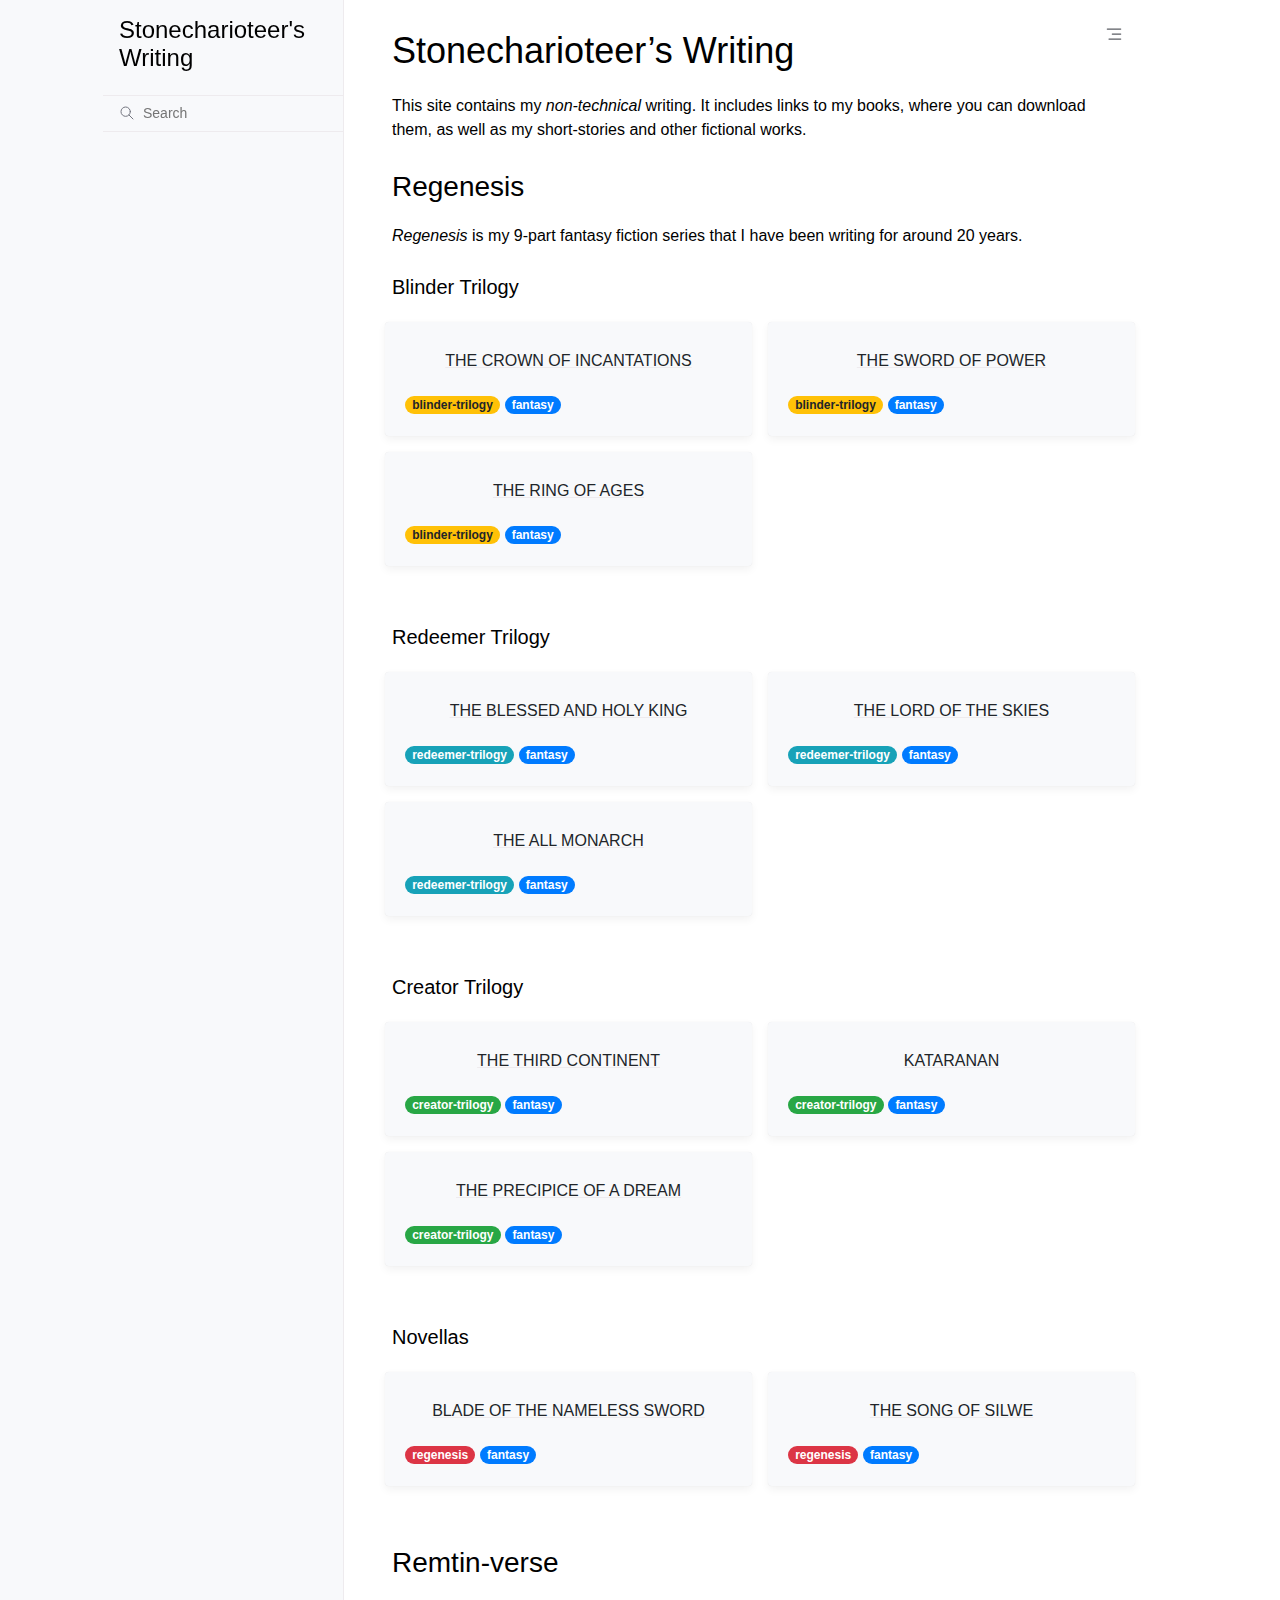
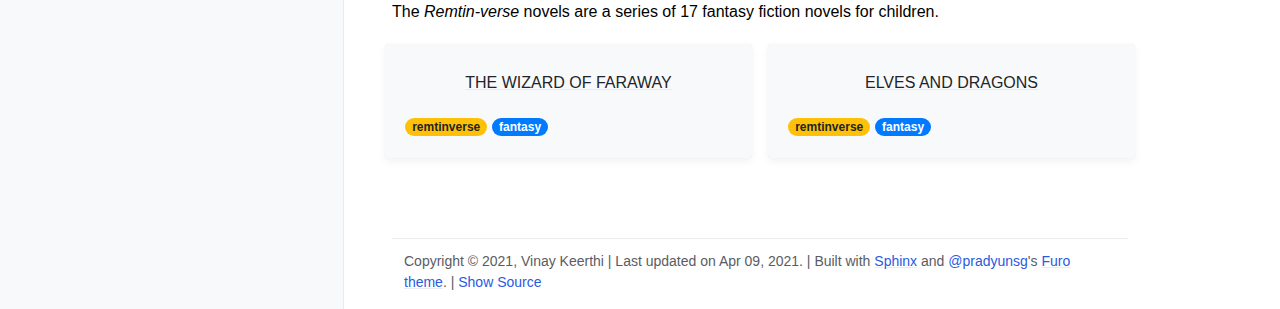
==== docs/index.html @ 6fad7728 "add build" ====
<!doctype html>
<html class="no-js">
  <head><meta charset="utf-8"/>
    <meta name="viewport" content="width=device-width,initial-scale=1"/><link rel="index" title="Index" href="genindex.html" /><link rel="search" title="Search" href="search.html" />

    <meta name="generator" content="sphinx-3.5.1, furo 2021.02.21.beta25"/>
        <title>Home - Stonecharioteer&#39;s Writing</title>
      <link rel="stylesheet" href="_static/styles/furo.css?digest=33d2fc4f3f180ec1ffc6524e273e21d7d58cbe49">
    <link rel="stylesheet" href="_static/pygments.css">
    <link media="(prefers-color-scheme: dark)" rel="stylesheet" href="_static/pygments_dark.css">
    


<style>
  :root {
    --color-code-background: #f8f8f8;
  --color-code-foreground: black;
  --font-stack: Newsreader, Garamond, Helvetica, Times New Roman, Serif;
  
  }
  @media (prefers-color-scheme: dark) {
    :root {
      --color-code-background: #202020;
  --color-code-foreground: #d0d0d0;
  --font-stack: Newsreader, Garamond, Helvetica, Times New Roman, Serif;
  
    }
  }

  /* For allowing end-user-specific overrides */
  .override-light {
    --color-code-background: #f8f8f8;
  --color-code-foreground: black;
  --font-stack: Newsreader, Garamond, Helvetica, Times New Roman, Serif;
  
  }
  .override-dark {
    --color-code-background: #202020;
  --color-code-foreground: #d0d0d0;
  --font-stack: Newsreader, Garamond, Helvetica, Times New Roman, Serif;
  
  }
</style><link rel="stylesheet" type="text/css" href="_static/panels-bootstrap.5fd3999ee7762ccc51105388f4a9d115.css" />
    <link rel="stylesheet" type="text/css" href="_static/panels-main.c949a650a448cc0ae9fd3441c0e17fb0.css" />
    <link rel="stylesheet" type="text/css" href="_static/panels-variables.06eb56fa6e07937060861dad626602ad.css" />
    <link rel="stylesheet" type="text/css" href="_static/css/custom.css" />
    <link rel="stylesheet" href="_static/styles/furo-extensions.css?digest=d391b54134226e4196576da3bdb6dddb7e05ba2b"></head>
  <body dir="">
    
<svg xmlns="http://www.w3.org/2000/svg" style="display: none;">
  <symbol id="svg-toc" viewBox="0 0 24 24">
    <title>Contents</title>
    <svg xmlns="http://www.w3.org/2000/svg" width="24" height="24" viewBox="0 0 24 24" fill="none"
      stroke-width="1.5" stroke="currentColor" stroke-linecap="round" stroke-linejoin="round">
      <path stroke="none" d="M0 0h24v24H0z"/>
      <line x1="4" y1="6" x2="20" y2="6" />
      <line x1="10" y1="12" x2="20" y2="12" />
      <line x1="6" y1="18" x2="20" y2="18" />
    </svg>
  </symbol>
  <symbol id="svg-menu" viewBox="0 0 24 24">
    <title>Menu</title>
    <svg xmlns="http://www.w3.org/2000/svg" width="24" height="24" viewBox="0 0 24 24" fill="none"
      stroke="currentColor" stroke-width="2" stroke-linecap="round" stroke-linejoin="round"
      class="feather feather-menu">
      <line x1="3" y1="12" x2="21" y2="12"></line>
      <line x1="3" y1="6" x2="21" y2="6"></line>
      <line x1="3" y1="18" x2="21" y2="18"></line>
    </svg>
  </symbol>
  <symbol id="svg-arrow-right" viewBox="0 0 24 24">
    <title>Expand</title>
    <svg xmlns="http://www.w3.org/2000/svg" width="24" height="24" viewBox="0 0 24 24" fill="none"
      stroke="currentColor" stroke-width="2" stroke-linecap="round" stroke-linejoin="round"
      class="feather feather-chevron-right">
      <polyline points="9 18 15 12 9 6"></polyline>
    </svg>
  </symbol>
</svg>

<input type="checkbox" class="sidebar-toggle" name="__navigation" id="__navigation">
<input type="checkbox" class="sidebar-toggle" name="__toc" id="__toc">
<label class="overlay sidebar-overlay" for="__navigation"></label>
<label class="overlay toc-overlay" for="__toc"></label>



<div class="page">
  <header class="mobile-header">
    <div class="header-left">
      <label class="nav-overlay-icon" for="__navigation">
        <i class="icon"><svg><use href="#svg-menu"></use></svg></i>
      </label>
    </div>
    <div class="header-center">
      <a href="#"><div class="brand">Stonecharioteer's Writing</div></a>
    </div>
    <div class="header-right">
      <label class="toc-overlay-icon toc-header-icon" for="__toc">
        <i class="icon"><svg><use href="#svg-toc"></use></svg></i>
      </label>
    </div>
  </header>
  <aside class="sidebar-drawer">
    <div class="sidebar-container">
      
      <div class="sidebar-sticky"><a class="sidebar-brand" href="#">
  
  
  <span class="sidebar-brand-text">Stonecharioteer's Writing</span>
  
</a><form class="sidebar-search-container" method="get" action="search.html">
  <input class="sidebar-search" placeholder=Search name="q">
  <input type="hidden" name="check_keywords" value="yes">
  <input type="hidden" name="area" value="default">
</form><div class="sidebar-scroll"><div class="sidebar-tree">
  
</div>
</div>
      </div>
      
    </div>
  </aside>
  <main class="main">
    <div class="content">
      <article role="main">
        <label class="toc-overlay-icon toc-content-icon" for="__toc">
          <i class="icon"><svg><use href="#svg-toc"></use></svg></i>
        </label>
        <div class="section" id="stonecharioteer-s-writing">
<h1>Stonecharioteer’s Writing<a class="headerlink" href="#stonecharioteer-s-writing" title="Permalink to this headline">¶</a></h1>
<p>This site contains my <em>non-technical</em> writing. It includes links to my
books, where you can download them, as well as my short-stories and other
fictional works.</p>
<div class="section" id="regenesis">
<h2>Regenesis<a class="headerlink" href="#regenesis" title="Permalink to this headline">¶</a></h2>
<p><em>Regenesis</em> is my 9-part fantasy fiction series that I have been writing for around 20 years.</p>
<div class="section" id="blinder-trilogy">
<h3>Blinder Trilogy<a class="headerlink" href="#blinder-trilogy" title="Permalink to this headline">¶</a></h3>
<div class="sphinx-bs container pb-4 docutils">
<div class="row docutils">
<div class="d-flex col-lg-6 col-md-6 col-sm-6 col-xs-12 p-2 docutils">
<div class="card w-100 shadow docutils">
<div class="card-body docutils">
<p class="card-text"><a class="sphinx-bs btn text-wrap btn-block stretched-link reference external" href="https://blinder-one.stonecharioteer.com"><span>THE CROWN OF INCANTATIONS</span></a></p>
<p class="card-text"><span class="sphinx-bs badge badge-warning badge-pill">blinder-trilogy</span> <span class="sphinx-bs badge badge-primary badge-pill">fantasy</span></p>
</div>
</div>
</div>
<div class="d-flex col-lg-6 col-md-6 col-sm-6 col-xs-12 p-2 docutils">
<div class="card w-100 shadow docutils">
<div class="card-body docutils">
<p class="card-text"><a class="sphinx-bs btn text-wrap btn-block stretched-link reference external" href="https://blinder-two.stonecharioteer.com"><span>THE SWORD OF POWER</span></a></p>
<p class="card-text"><span class="sphinx-bs badge badge-warning badge-pill">blinder-trilogy</span> <span class="sphinx-bs badge badge-primary badge-pill">fantasy</span></p>
</div>
</div>
</div>
<div class="d-flex col-lg-6 col-md-6 col-sm-6 col-xs-12 p-2 docutils">
<div class="card w-100 shadow docutils">
<div class="card-body docutils">
<p class="card-text"><a class="sphinx-bs btn text-wrap btn-block stretched-link reference external" href="https://blinder-three.stonecharioteer.com"><span>THE RING OF AGES</span></a></p>
<p class="card-text"><span class="sphinx-bs badge badge-warning badge-pill">blinder-trilogy</span> <span class="sphinx-bs badge badge-primary badge-pill">fantasy</span></p>
</div>
</div>
</div>
</div>
</div>
</div>
<div class="section" id="redeemer-trilogy">
<h3>Redeemer Trilogy<a class="headerlink" href="#redeemer-trilogy" title="Permalink to this headline">¶</a></h3>
<div class="sphinx-bs container pb-4 docutils">
<div class="row docutils">
<div class="d-flex col-lg-6 col-md-6 col-sm-6 col-xs-12 p-2 docutils">
<div class="card w-100 shadow docutils">
<div class="card-body docutils">
<p class="card-text"><a class="sphinx-bs btn text-wrap btn-block stretched-link reference external" href="https://redeemer-one.stonecharioteer.com"><span>THE BLESSED AND HOLY KING</span></a></p>
<p class="card-text"><span class="sphinx-bs badge badge-info badge-pill">redeemer-trilogy</span> <span class="sphinx-bs badge badge-primary badge-pill">fantasy</span></p>
</div>
</div>
</div>
<div class="d-flex col-lg-6 col-md-6 col-sm-6 col-xs-12 p-2 docutils">
<div class="card w-100 shadow docutils">
<div class="card-body docutils">
<p class="card-text"><a class="sphinx-bs btn text-wrap btn-block stretched-link reference external" href="https://redeemer-two.stonecharioteer.com"><span>THE LORD OF THE SKIES</span></a></p>
<p class="card-text"><span class="sphinx-bs badge badge-info badge-pill">redeemer-trilogy</span> <span class="sphinx-bs badge badge-primary badge-pill">fantasy</span></p>
</div>
</div>
</div>
<div class="d-flex col-lg-6 col-md-6 col-sm-6 col-xs-12 p-2 docutils">
<div class="card w-100 shadow docutils">
<div class="card-body docutils">
<p class="card-text"><a class="sphinx-bs btn text-wrap btn-block stretched-link reference external" href="https://redeemer-three.stonecharioteer.com"><span>THE ALL MONARCH</span></a></p>
<p class="card-text"><span class="sphinx-bs badge badge-info badge-pill">redeemer-trilogy</span> <span class="sphinx-bs badge badge-primary badge-pill">fantasy</span></p>
</div>
</div>
</div>
</div>
</div>
</div>
<div class="section" id="creator-trilogy">
<h3>Creator Trilogy<a class="headerlink" href="#creator-trilogy" title="Permalink to this headline">¶</a></h3>
<div class="sphinx-bs container pb-4 docutils">
<div class="row docutils">
<div class="d-flex col-lg-6 col-md-6 col-sm-6 col-xs-12 p-2 docutils">
<div class="card w-100 shadow docutils">
<div class="card-body docutils">
<p class="card-text"><a class="sphinx-bs btn text-wrap btn-block stretched-link reference external" href="https://creator-one.stonecharioteer.com"><span>THE THIRD CONTINENT</span></a></p>
<p class="card-text"><span class="sphinx-bs badge badge-success badge-pill">creator-trilogy</span> <span class="sphinx-bs badge badge-primary badge-pill">fantasy</span></p>
</div>
</div>
</div>
<div class="d-flex col-lg-6 col-md-6 col-sm-6 col-xs-12 p-2 docutils">
<div class="card w-100 shadow docutils">
<div class="card-body docutils">
<p class="card-text"><a class="sphinx-bs btn text-wrap btn-block stretched-link reference external" href="https://creator-two.stonecharioteer.com"><span>KATARANAN</span></a></p>
<p class="card-text"><span class="sphinx-bs badge badge-success badge-pill">creator-trilogy</span> <span class="sphinx-bs badge badge-primary badge-pill">fantasy</span></p>
</div>
</div>
</div>
<div class="d-flex col-lg-6 col-md-6 col-sm-6 col-xs-12 p-2 docutils">
<div class="card w-100 shadow docutils">
<div class="card-body docutils">
<p class="card-text"><a class="sphinx-bs btn text-wrap btn-block stretched-link reference external" href="https://creator-three.stonecharioteer.com"><span>THE PRECIPICE OF A DREAM</span></a></p>
<p class="card-text"><span class="sphinx-bs badge badge-success badge-pill">creator-trilogy</span> <span class="sphinx-bs badge badge-primary badge-pill">fantasy</span></p>
</div>
</div>
</div>
</div>
</div>
</div>
<div class="section" id="novellas">
<h3>Novellas<a class="headerlink" href="#novellas" title="Permalink to this headline">¶</a></h3>
<div class="sphinx-bs container pb-4 docutils">
<div class="row docutils">
<div class="d-flex col-lg-6 col-md-6 col-sm-6 col-xs-12 p-2 docutils">
<div class="card w-100 shadow docutils">
<div class="card-body docutils">
<p class="card-text"><a class="sphinx-bs btn text-wrap btn-block stretched-link reference external" href="https://the-nameless-sword.stonecharioteer.com"><span>BLADE OF THE NAMELESS SWORD</span></a></p>
<p class="card-text"><span class="sphinx-bs badge badge-danger badge-pill">regenesis</span> <span class="sphinx-bs badge badge-primary badge-pill">fantasy</span></p>
</div>
</div>
</div>
<div class="d-flex col-lg-6 col-md-6 col-sm-6 col-xs-12 p-2 docutils">
<div class="card w-100 shadow docutils">
<div class="card-body docutils">
<p class="card-text"><a class="sphinx-bs btn text-wrap btn-block stretched-link reference external" href="https://the-song-of-silwe.stonecharioteer.com"><span>THE SONG OF SILWE</span></a></p>
<p class="card-text"><span class="sphinx-bs badge badge-danger badge-pill">regenesis</span> <span class="sphinx-bs badge badge-primary badge-pill">fantasy</span></p>
</div>
</div>
</div>
</div>
</div>
</div>
</div>
<div class="section" id="remtin-verse">
<h2>Remtin-verse<a class="headerlink" href="#remtin-verse" title="Permalink to this headline">¶</a></h2>
<p>The <em>Remtin-verse</em> novels are a series of 17 fantasy fiction novels for children.</p>
<div class="sphinx-bs container pb-4 docutils">
<div class="row docutils">
<div class="d-flex col-lg-6 col-md-6 col-sm-6 col-xs-12 p-2 docutils">
<div class="card w-100 shadow docutils">
<div class="card-body docutils">
<p class="card-text"><a class="sphinx-bs btn text-wrap btn-block stretched-link reference external" href="https://remtinverse-one.stonecharioteer.com"><span>THE WIZARD OF FARAWAY</span></a></p>
<p class="card-text"><span class="sphinx-bs badge badge-warning badge-pill">remtinverse</span> <span class="sphinx-bs badge badge-primary badge-pill">fantasy</span></p>
</div>
</div>
</div>
<div class="d-flex col-lg-6 col-md-6 col-sm-6 col-xs-12 p-2 docutils">
<div class="card w-100 shadow docutils">
<div class="card-body docutils">
<p class="card-text"><a class="sphinx-bs btn text-wrap btn-block stretched-link reference external" href="https://remtinverse-two.stonecharioteer.com"><span>ELVES AND DRAGONS</span></a></p>
<p class="card-text"><span class="sphinx-bs badge badge-warning badge-pill">remtinverse</span> <span class="sphinx-bs badge badge-primary badge-pill">fantasy</span></p>
</div>
</div>
</div>
</div>
</div>
</div>
</div>

      </article>
      <footer>
        
        <div class="related-pages">
          
          
        </div>

        <div class="related-information">
              Copyright &#169; 2021, Vinay Keerthi
            |
            Last updated on Apr 09, 2021.
            |
            Built with <a href="https://www.sphinx-doc.org/">Sphinx</a>
              and
              <a class="muted-link" href="https://pradyunsg.me">@pradyunsg</a>'s
              <a href="https://github.com/pradyunsg/furo">Furo theme</a>.
            |
            <a class="muted-link" href="_sources/index.rst.txt"
               rel="nofollow">
              Show Source
            </a>
        </div>
        
      </footer>
    </div>
    <aside class="toc-drawer">
      
      
      <div class="toc-sticky toc-scroll">
        <div class="toc-title-container">
          <span class="toc-title">
            Contents
          </span>
        </div>
        <div class="toc-tree-container">
          <div class="toc-tree">
            <ul>
<li><a class="reference internal" href="#">Stonecharioteer’s Writing</a><ul>
<li><a class="reference internal" href="#regenesis">Regenesis</a><ul>
<li><a class="reference internal" href="#blinder-trilogy">Blinder Trilogy</a></li>
<li><a class="reference internal" href="#redeemer-trilogy">Redeemer Trilogy</a></li>
<li><a class="reference internal" href="#creator-trilogy">Creator Trilogy</a></li>
<li><a class="reference internal" href="#novellas">Novellas</a></li>
</ul>
</li>
<li><a class="reference internal" href="#remtin-verse">Remtin-verse</a></li>
</ul>
</li>
</ul>

          </div>
        </div>
      </div>
      
      
    </aside>
  </main>
</div>
    <script id="documentation_options" data-url_root="./" src="_static/documentation_options.js"></script>
    <script src="_static/jquery.js"></script>
    <script src="_static/underscore.js"></script>
    <script src="_static/doctools.js"></script>
    <script src="_static/scripts/main.js?digest=e931d09b2a40c1bb82b542effe772014573baf67"></script></body>
</html>
---- docs/_static/styles/furo.css ----
/*! normalize.css v8.0.1 | MIT License | github.com/necolas/normalize.css */html{line-height:1.15;-webkit-text-size-adjust:100%}body{margin:0}main{display:block}h1{font-size:2em;margin:.67em 0}hr{box-sizing:content-box;height:0;overflow:visible}pre{font-family:monospace,monospace;font-size:1em}a{background-color:transparent}abbr[title]{border-bottom:none;text-decoration:underline;-webkit-text-decoration:underline dotted;text-decoration:underline dotted}b,strong{font-weight:bolder}code,kbd,samp{font-family:monospace,monospace;font-size:1em}small{font-size:80%}sub,sup{font-size:75%;line-height:0;position:relative;vertical-align:baseline}sub{bottom:-.25em}sup{top:-.5em}img{border-style:none}button,input,optgroup,select,textarea{font-family:inherit;font-size:100%;line-height:1.15;margin:0}button,input{overflow:visible}button,select{text-transform:none}[type=button],[type=reset],[type=submit],button{-webkit-appearance:button}[type=button]::-moz-focus-inner,[type=reset]::-moz-focus-inner,[type=submit]::-moz-focus-inner,button::-moz-focus-inner{border-style:none;padding:0}[type=button]:-moz-focusring,[type=reset]:-moz-focusring,[type=submit]:-moz-focusring,button:-moz-focusring{outline:1px dotted ButtonText}fieldset{padding:.35em .75em .625em}legend{box-sizing:border-box;color:inherit;display:table;max-width:100%;padding:0;white-space:normal}progress{vertical-align:baseline}textarea{overflow:auto}[type=checkbox],[type=radio]{box-sizing:border-box;padding:0}[type=number]::-webkit-inner-spin-button,[type=number]::-webkit-outer-spin-button{height:auto}[type=search]{-webkit-appearance:textfield;outline-offset:-2px}[type=search]::-webkit-search-decoration{-webkit-appearance:none}::-webkit-file-upload-button{-webkit-appearance:button;font:inherit}details{display:block}summary{display:list-item}[hidden],template{display:none}body{color:var(--color-foreground-primary);background:var(--color-background-primary)}.mobile-header .header-center a{color:var(--color-header-text);text-decoration:none}.announcement{background-color:var(--color-announcement-background);color:var(--color-announcement-text)}.sidebar-drawer{border-right:1px solid var(--color-sidebar-background-border);background:var(--color-sidebar-background)}.sidebar-brand{color:var(--color-sidebar-brand-text)}.sidebar-search-container{background:var(--color-sidebar-search-background)}.sidebar-search-container:focus-within,.sidebar-search-container:hover{background:var(--color-sidebar-search-background--focus)}.sidebar-search-container:before{background-color:var(--color-sidebar-search-icon);-webkit-mask-image:var(--icon-search);mask-image:var(--icon-search)}.sidebar-search{border:none;border-top:1px solid var(--color-sidebar-search-border);border-bottom:1px solid var(--color-sidebar-search-border)}.sidebar-tree .icon,.sidebar-tree .reference{color:var(--color-sidebar-link-text)}.sidebar-tree .reference{text-decoration:none}.sidebar-tree .reference:hover{background:var(--color-sidebar-item-background--hover)}.sidebar-tree .reference.external:after{color:var(--color-sidebar-link-text)}.sidebar-tree .caption{color:var(--color-sidebar-caption-text)}.sidebar-tree .toctree-l1>.reference,.sidebar-tree .toctree-l1>label .icon{color:var(--color-sidebar-link-text--top-level)}.sidebar-tree label{background:var(--color-sidebar-item-expander-background)}.sidebar-tree label:hover{background:var(--color-sidebar-item-expander-background--hover)}.sidebar-tree .current>.reference{background:var(--color-sidebar-item-background--current)}.sidebar-tree .current>.reference:hover{background:var(--color-sidebar-item-background--hover)}.toc-drawer{background:var(--color-toc-background)}.toc-title{color:var(--color-toc-title-text)}.toc-tree{border-left:1px solid var(--color-background-border)}.toc-tree .reference{text-decoration:none;color:var(--color-toc-item-text)}.toc-tree .scroll-current>.reference{color:var(--color-toc-item-text--active)}article{color:var(--color-content-foreground);background:var(--color-content-background)}a{text-decoration:underline;color:var(--color-link);-webkit-text-decoration-color:var(--color-link-underline);text-decoration-color:var(--color-link-underline)}a:hover{color:var(--color-link--hover);-webkit-text-decoration-color:var(--color-link-underline--hover);text-decoration-color:var(--color-link-underline--hover)}a.muted-link{text-decoration:none}a.muted-link:hover{text-decoration:underline;color:var(--color-link);-webkit-text-decoration-color:var(--color-link-underline);text-decoration-color:var(--color-link-underline)}.problematic{color:var(--color-problematic)}.only-light{display:block!important}.only-dark{display:none!important}@media (prefers-color-scheme:dark){.only-light{display:none!important}.only-dark{display:block!important}}html{font-family:var(--font-stack)}code,kbd,pre,samp{font-family:var(--font-stack--monospace)}body{-webkit-font-smoothing:antialiased;-moz-osx-font-smoothing:grayscale}article{line-height:1.5}h1{font-size:2.25rem}h2{font-size:1.75rem}h3{font-size:1.25rem}h4{font-size:1rem}h5{font-size:.875rem}h6{font-size:.75rem}h1,h2{margin-bottom:1rem;font-weight:300}h1,h2,h3{margin-top:1.5rem}h3{margin-bottom:.75rem;font-weight:400}h4,h5,h6{text-transform:uppercase;margin-top:1rem;margin-bottom:.5rem;font-weight:700}p{margin-top:.75rem;margin-bottom:.75rem}hr.docutils{height:1px;padding:0;margin:2rem 0;background-color:var(--color-background-border);border:0}.centered{text-align:center}:root{--font-stack:-apple-system,BlinkMacSystemFont,Segoe UI,Helvetica,Arial,sans-serif,Apple Color Emoji,Segoe UI Emoji;--font-stack--monospace:"SFMono-Regular",Menlo,Consolas,Monaco,Liberation Mono,Lucida Console,monospace;--font-size--normal:100%;--font-size--small:87.5%;--font-size--small--2:81.25%;--font-size--small--3:75%;--font-size--small--4:62.5%;--sidebar-caption-font-size:var(--font-size--small--2);--sidebar-item-font-size:var(--font-size--small);--sidebar-search-input-font-size:var(--font-size--small);--toc-font-size:var(--font-size--small--3);--toc-font-size--mobile:var(--font-size--normal);--toc-title-font-size:var(--font-size--small--4);--admonition-font-size:0.8125rem;--admonition-title-font-size:0.8125rem;--code-font-size:var(--font-size--small--2);--header-height:calc(var(--sidebar-item-line-height) + var(--sidebar-item-spacing-vertical)*4);--sidebar-tree-space-above:1.5rem;--sidebar-caption-space-above:1rem;--sidebar-item-line-height:1rem;--sidebar-item-spacing-vertical:0.5rem;--sidebar-item-spacing-horizontal:1rem;--sidebar-item-height:calc(var(--sidebar-item-line-height) + var(--sidebar-item-spacing-vertical)*2);--sidebar-expander-width:var(--sidebar-item-height);--sidebar-search-space-above:0.5rem;--sidebar-search-input-spacing-vertical:0.5rem;--sidebar-search-input-spacing-horizontal:0.5rem;--sidebar-search-input-height:1rem;--sidebar-search-icon-size:var(--sidebar-search-input-height);--toc-title-padding:0.25rem 0;--toc-spacing-vertical:1.5rem;--toc-spacing-horizontal:1.5rem;--toc-item-spacing-vertical:0.4rem;--toc-item-spacing-horizontal:1rem;--icon-search:url('data:image/svg+xml;charset=utf-8,<svg xmlns="http://www.w3.org/2000/svg" viewBox="0 0 24 24" stroke-width="1.5" stroke="currentColor" fill="none" stroke-linecap="round" stroke-linejoin="round"><path d="M0 0h24v24H0z" stroke="none"/><circle cx="10" cy="10" r="7"/><path d="M21 21l-6-6"/></svg>');--icon-pencil:url('data:image/svg+xml;charset=utf-8,<svg xmlns="http://www.w3.org/2000/svg" viewBox="0 0 24 24"><path d="M20.71 7.04c.39-.39.39-1.04 0-1.41l-2.34-2.34c-.37-.39-1.02-.39-1.41 0l-1.84 1.83 3.75 3.75M3 17.25V21h3.75L17.81 9.93l-3.75-3.75L3 17.25z"/></svg>');--icon-abstract:url('data:image/svg+xml;charset=utf-8,<svg xmlns="http://www.w3.org/2000/svg" viewBox="0 0 24 24"><path d="M4 5h16v2H4V5m0 4h16v2H4V9m0 4h16v2H4v-2m0 4h10v2H4v-2z"/></svg>');--icon-info:url('data:image/svg+xml;charset=utf-8,<svg xmlns="http://www.w3.org/2000/svg" viewBox="0 0 24 24"><path d="M13 9h-2V7h2m0 10h-2v-6h2m-1-9A10 10 0 002 12a10 10 0 0010 10 10 10 0 0010-10A10 10 0 0012 2z"/></svg>');--icon-flame:url('data:image/svg+xml;charset=utf-8,<svg xmlns="http://www.w3.org/2000/svg" viewBox="0 0 24 24"><path d="M17.55 11.2c-.23-.3-.5-.56-.76-.82-.65-.6-1.4-1.03-2.03-1.66C13.3 7.26 13 4.85 13.91 3c-.91.23-1.75.75-2.45 1.32-2.54 2.08-3.54 5.75-2.34 8.9.04.1.08.2.08.33 0 .22-.15.42-.35.5-.22.1-.46.04-.64-.12a.83.83 0 01-.15-.17c-1.1-1.43-1.28-3.48-.53-5.12C5.89 10 5 12.3 5.14 14.47c.04.5.1 1 .27 1.5.14.6.4 1.2.72 1.73 1.04 1.73 2.87 2.97 4.84 3.22 2.1.27 4.35-.12 5.96-1.6 1.8-1.66 2.45-4.32 1.5-6.6l-.13-.26c-.2-.46-.47-.87-.8-1.25l.05-.01m-3.1 6.3c-.28.24-.73.5-1.08.6-1.1.4-2.2-.16-2.87-.82 1.19-.28 1.89-1.16 2.09-2.05.17-.8-.14-1.46-.27-2.23-.12-.74-.1-1.37.18-2.06.17.38.37.76.6 1.06.76 1 1.95 1.44 2.2 2.8.04.14.06.28.06.43.03.82-.32 1.72-.92 2.27h.01z"/></svg>');--icon-question:url('data:image/svg+xml;charset=utf-8,<svg xmlns="http://www.w3.org/2000/svg" viewBox="0 0 24 24"><path d="M15.07 11.25l-.9.92C13.45 12.89 13 13.5 13 15h-2v-.5c0-1.11.45-2.11 1.17-2.83l1.24-1.26c.37-.36.59-.86.59-1.41a2 2 0 00-2-2 2 2 0 00-2 2H8a4 4 0 014-4 4 4 0 014 4 3.2 3.2 0 01-.93 2.25M13 19h-2v-2h2M12 2A10 10 0 002 12a10 10 0 0010 10 10 10 0 0010-10c0-5.53-4.5-10-10-10z"/></svg>');--icon-warning:url('data:image/svg+xml;charset=utf-8,<svg xmlns="http://www.w3.org/2000/svg" viewBox="0 0 24 24"><path d="M13 14h-2v-4h2m0 8h-2v-2h2M1 21h22L12 2 1 21z"/></svg>');--icon-failure:url('data:image/svg+xml;charset=utf-8,<svg xmlns="http://www.w3.org/2000/svg" viewBox="0 0 24 24"><path d="M12 2c5.53 0 10 4.47 10 10s-4.47 10-10 10S2 17.53 2 12 6.47 2 12 2m3.59 5L12 10.59 8.41 7 7 8.41 10.59 12 7 15.59 8.41 17 12 13.41 15.59 17 17 15.59 13.41 12 17 8.41 15.59 7z"/></svg>');--icon-spark:url('data:image/svg+xml;charset=utf-8,<svg xmlns="http://www.w3.org/2000/svg" viewBox="0 0 24 24"><path d="M11.5 20l4.86-9.73H13V4l-5 9.73h3.5V20M12 2c2.75 0 5.1 1 7.05 2.95C21 6.9 22 9.25 22 12s-1 5.1-2.95 7.05C17.1 21 14.75 22 12 22s-5.1-1-7.05-2.95C3 17.1 2 14.75 2 12s1-5.1 2.95-7.05C6.9 3 9.25 2 12 2z"/></svg>');--icon-admonition-default:var(--icon-abstract);--color-problematic:#b30000;--color-foreground-primary:#000;--color-foreground-secondary:#5a5c63;--color-foreground-muted:#72747e;--color-foreground-border:#878787;--color-background-primary:#fff;--color-background-secondary:#f8f9fb;--color-background-hover:#efeff4;--color-background-hover--transparent:rgba(239,239,244,0);--color-background-border:#eeebee;--color-announcement-background:rgba(0,0,0,0.8666666666666667);--color-announcement-text:#eeebee;--color-brand-primary:#2962ff;--color-brand-content:#2a5adf;--color-api-overall:var(--color-foreground-muted);--color-api-name:var(--color-brand-content);--color-api-pre-name:var(--color-brand-content);--color-api-paren:var(--color-foreground-secondary);--color-api-keyword:var(--color-problematic);--color-api-highlight-on-target:#ffc;--color-inline-code-background:var(--color-background-secondary);--color-highlighted-background:#def;--color-highlighted-text:var(--color-foreground-primary);--color-admonition-background:transparent;--color-admonition-title:#651fff;--color-admonition-title-background:rgba(101,31,255,0.1);--color-admonition-title--caution:#ff9100;--color-admonition-title-background--caution:rgba(255,145,0,0.1);--color-admonition-title--warning:#ff9100;--color-admonition-title-background--warning:rgba(255,145,0,0.1);--color-admonition-title--danger:#ff5252;--color-admonition-title-background--danger:rgba(255,82,82,0.1);--color-admonition-title--attention:#ff5252;--color-admonition-title-background--attention:rgba(255,82,82,0.1);--color-admonition-title--error:#ff5252;--color-admonition-title-background--error:rgba(255,82,82,0.1);--color-admonition-title--hint:#00c852;--color-admonition-title-background--hint:rgba(0,200,82,0.1);--color-admonition-title--important:#00bfa5;--color-admonition-title-background--important:rgba(0,191,165,0.1);--color-admonition-title--note:#00b0ff;--color-admonition-title-background--note:rgba(0,176,255,0.1);--color-admonition-title--seealso:#448aff;--color-admonition-title-background--seealso:rgba(68,138,255,0.1);--color-admonition-title--tip:#00c852;--color-admonition-title-background--tip:rgba(0,200,82,0.1);--color-admonition-title--admonition-todo:grey;--color-admonition-title-background--admonition-todo:hsla(0,0%,50.2%,0.1);--color-header-background:var(--color-background-primary);--color-header-border:var(--color-background-border);--color-header-text:var(--color-foreground-primary);--color-sidebar-background:var(--color-background-secondary);--color-sidebar-background-border:var(--color-background-border);--color-sidebar-brand-text:var(--color-foreground-primary);--color-sidebar-caption-text:var(--color-foreground-muted);--color-sidebar-link-text:var(--color-foreground-secondary);--color-sidebar-link-text--top-level:var(--color-brand-primary);--color-sidebar-item-background:var(--color-sidebar-background);--color-sidebar-item-background--current:var(--color-sidebar-item-background);--color-sidebar-item-background--hover:linear-gradient(90deg,var(--color-background-hover--transparent),var(--color-background-hover) var(--sidebar-item-spacing-horizontal),var(--color-background-hover));--color-sidebar-item-expander-background:transparent;--color-sidebar-item-expander-background--hover:var(--color-background-hover);--color-sidebar-search-text:var(--color-foreground-primary);--color-sidebar-search-background:var(--color-background-secondary);--color-sidebar-search-background--focus:var(--color-background-primary);--color-sidebar-search-border:var(--color-background-border);--color-sidebar-search-icon:var(--color-foreground-muted);--color-toc-background:var(--color-background-primary);--color-toc-title-text:var(--color-foreground-muted);--color-toc-item-text:var(--color-foreground-secondary);--color-toc-item-text--hover:var(--color-foreground-primary);--color-toc-item-text--active:var(--color-brand-primary);--color-content-foreground:var(--color-foreground-primary);--color-content-background:transparent;--color-link:var(--color-brand-content);--color-link--hover:var(--color-brand-content);--color-link-underline:var(--color-background-border);--color-link-underline--hover:var(--color-foreground-border)}@media (prefers-color-scheme:dark){:root{--color-problematic:#e25050;--color-foreground-primary:hsla(0,0%,100%,0.8509803921568627);--color-foreground-secondary:#9ca0a5;--color-foreground-muted:#81868d;--color-foreground-border:#666;--color-background-primary:#131416;--color-background-secondary:#1a1c1e;--color-background-hover:#1e2124;--color-background-hover--transparent:rgba(30,33,36,0);--color-background-border:#303335;--color-announcement-background:rgba(0,0,0,0.8666666666666667);--color-announcement-text:#eeebee;--color-brand-primary:#2b8cee;--color-brand-content:#368ce2;--color-highlighted-background:#083563;--color-highlighted-text:var(--color-foreground-primary);--color-api-highlight-on-target:#330;--color-admonition-background:#18181a}}html{overflow-x:hidden;overflow-y:scroll}:not(html):not(body){scrollbar-width:thin;scrollbar-color:var(--color-foreground-border) transparent}:not(html):not(body)::-webkit-scrollbar{width:.25rem;height:.25rem}:not(html):not(body)::-webkit-scrollbar-thumb{background-color:var(--color-foreground-border);border-radius:.125rem}body,html{height:100%}.page{display:flex;min-height:100%}.mobile-header{width:100%;height:var(--header-height);background-color:var(--color-header-background);color:var(--color-header-text);border-bottom:1px solid var(--color-header-border);z-index:10;display:none}.mobile-header.scrolled{border-bottom:none;box-shadow:0 0 .2rem rgba(0,0,0,.1),0 .2rem .4rem rgba(0,0,0,.2)}.main{display:flex;flex:1}.sidebar-drawer{box-sizing:border-box;display:flex;justify-content:flex-end;width:calc(50% - 26em);min-width:15em}.sidebar-container,.toc-drawer{box-sizing:border-box;width:15em}.toc-drawer{padding-right:1rem}.sidebar-sticky,.toc-sticky{position:-webkit-sticky;position:sticky;top:0;height:100vh;height:min(100%,100vh);display:flex;flex-direction:column}.sidebar-scroll,.toc-scroll{flex-shrink:1;overflow:auto;scroll-behavior:smooth}.content{padding:0 3em;width:46em;display:flex;flex-direction:column;justify-content:space-between}.icon{display:inline-block;height:1rem;width:1rem}.icon svg{width:100%;height:100%}.announcement{height:var(--header-height);display:flex;align-items:center;overflow-x:auto}.announcement+.page{min-height:calc(100% - var(--header-height))}.announcement-content{box-sizing:border-box;padding:.5rem;min-width:100%;white-space:nowrap;text-align:center}.nav-overlay-icon,.toc-overlay-icon{display:none;cursor:pointer}.nav-overlay-icon .icon,.toc-overlay-icon .icon{color:var(--color-foreground-secondary);height:1.25rem;width:1.25rem}.nav-overlay-icon,.toc-header-icon{justify-content:center;align-items:center}.toc-content-icon{height:1.5rem;width:1.5rem;margin-top:1.5rem;float:right}.sidebar-toggle{position:absolute;display:none}.sidebar-toggle[name=__toc]{left:20px}.sidebar-toggle:checked{left:40px}.overlay{position:fixed;top:0;width:0;height:0;transition:width 0ms,height 0ms,opacity .25s ease-out;opacity:0;background-color:rgba(0,0,0,.54)}.sidebar-overlay{z-index:20}.toc-overlay{z-index:40}.sidebar-drawer{z-index:30;transition:left .25s ease-in-out}.toc-drawer{z-index:50;transition:right .25s ease-in-out}#__navigation:checked~.sidebar-overlay{width:100%;height:100%;opacity:1}#__navigation:checked~.page .sidebar-drawer{top:0;left:0}#__toc:checked~.toc-overlay{width:100%;height:100%;opacity:1}#__toc:checked~.page .toc-drawer{top:0;right:0}@media (min-width:97em){html{font-size:110%}}@media (max-width:82em){.toc-content-icon{display:flex}.toc-drawer{position:fixed;height:100vh;top:0;right:-15em;border-left:1px solid var(--color-background-muted)}.toc-tree{border-left:none;font-size:var(--toc-font-size--mobile)}.sidebar-drawer{width:calc(50% - 18.5em)}}@media (max-width:67em){.nav-overlay-icon{display:flex}.sidebar-drawer{position:fixed;height:100vh;width:15em;top:0;left:-15em}.toc-header-icon{display:flex}.toc-content-icon{display:none}.mobile-header{position:-webkit-sticky;position:sticky;top:0;display:flex;justify-content:space-between;align-items:center}.mobile-header .header-left,.mobile-header .header-right{display:flex;height:var(--header-height);width:var(--header-height)}.mobile-header .header-left label,.mobile-header .header-right label{height:100%;width:100%}:target{scroll-margin-top:var(--header-height)}.page{flex-direction:column;justify-content:center}.content{margin-left:auto;margin-right:auto}}@media (max-width:52em){.content{width:100%;overflow-x:auto}}@media (max-width:46em){.content{padding:0 1em}article div.sidebar{float:none;width:100%;margin:1rem 0}}.admonition{margin:1rem auto;padding:0 .5rem .5rem;background:var(--color-admonition-background);border-radius:.2rem;border-left:.2rem solid var(--color-admonition-title);box-shadow:0 .2rem .5rem rgba(0,0,0,.05),0 0 .0625rem rgba(0,0,0,.1);font-size:var(--admonition-font-size);overflow:hidden;page-break-inside:avoid}.admonition>:nth-child(2){margin-top:0}.admonition>:last-child{margin-bottom:0}.admonition p.admonition-title{position:relative;margin:0 -.5rem .5rem;padding:.5rem .5rem .5rem 2rem;font-weight:500;font-size:var(--admonition-title-font-size);background-color:var(--color-admonition-title-background);line-height:1.3}.admonition p.admonition-title:before{content:"";position:absolute;left:.5rem;width:1rem;height:1rem;background-color:var(--color-admonition-title);-webkit-mask-image:var(--icon-admonition-default);mask-image:var(--icon-admonition-default);-webkit-mask-repeat:no-repeat;mask-repeat:no-repeat}.admonition.caution{border-left-color:var(--color-admonition-title--caution)}.admonition.caution .admonition-title{background-color:var(--color-admonition-title-background--caution)}.admonition.caution .admonition-title:before{background-color:var(--color-admonition-title--caution);-webkit-mask-image:var(--icon-spark);mask-image:var(--icon-spark)}.admonition.warning{border-left-color:var(--color-admonition-title--warning)}.admonition.warning .admonition-title{background-color:var(--color-admonition-title-background--warning)}.admonition.warning .admonition-title:before{background-color:var(--color-admonition-title--warning);-webkit-mask-image:var(--icon-warning);mask-image:var(--icon-warning)}.admonition.danger{border-left-color:var(--color-admonition-title--danger)}.admonition.danger .admonition-title{background-color:var(--color-admonition-title-background--danger)}.admonition.danger .admonition-title:before{background-color:var(--color-admonition-title--danger);-webkit-mask-image:var(--icon-spark);mask-image:var(--icon-spark)}.admonition.attention{border-left-color:var(--color-admonition-title--attention)}.admonition.attention .admonition-title{background-color:var(--color-admonition-title-background--attention)}.admonition.attention .admonition-title:before{background-color:var(--color-admonition-title--attention);-webkit-mask-image:var(--icon-warning);mask-image:var(--icon-warning)}.admonition.error{border-left-color:var(--color-admonition-title--error)}.admonition.error .admonition-title{background-color:var(--color-admonition-title-background--error)}.admonition.error .admonition-title:before{background-color:var(--color-admonition-title--error);-webkit-mask-image:var(--icon-failure);mask-image:var(--icon-failure)}.admonition.hint{border-left-color:var(--color-admonition-title--hint)}.admonition.hint .admonition-title{background-color:var(--color-admonition-title-background--hint)}.admonition.hint .admonition-title:before{background-color:var(--color-admonition-title--hint);-webkit-mask-image:var(--icon-question);mask-image:var(--icon-question)}.admonition.important{border-left-color:var(--color-admonition-title--important)}.admonition.important .admonition-title{background-color:var(--color-admonition-title-background--important)}.admonition.important .admonition-title:before{background-color:var(--color-admonition-title--important);-webkit-mask-image:var(--icon-flame);mask-image:var(--icon-flame)}.admonition.note{border-left-color:var(--color-admonition-title--note)}.admonition.note .admonition-title{background-color:var(--color-admonition-title-background--note)}.admonition.note .admonition-title:before{background-color:var(--color-admonition-title--note);-webkit-mask-image:var(--icon-pencil);mask-image:var(--icon-pencil)}.admonition.seealso{border-left-color:var(--color-admonition-title--seealso)}.admonition.seealso .admonition-title{background-color:var(--color-admonition-title-background--seealso)}.admonition.seealso .admonition-title:before{background-color:var(--color-admonition-title--seealso);-webkit-mask-image:var(--icon-info);mask-image:var(--icon-info)}.admonition.tip{border-left-color:var(--color-admonition-title--tip)}.admonition.tip .admonition-title{background-color:var(--color-admonition-title-background--tip)}.admonition.tip .admonition-title:before{background-color:var(--color-admonition-title--tip);-webkit-mask-image:var(--icon-info);mask-image:var(--icon-info)}.admonition.admonition-todo{border-left-color:var(--color-admonition-title--admonition-todo)}.admonition.admonition-todo .admonition-title{background-color:var(--color-admonition-title-background--admonition-todo)}.admonition.admonition-todo .admonition-title:before{background-color:var(--color-admonition-title--admonition-todo);-webkit-mask-image:var(--icon-pencil);mask-image:var(--icon-pencil)}.admonition-todo .admonition-title{text-transform:uppercase}dl.c dd,dl.cpp dd,dl.js dd,dl.py dd{margin-left:2rem}dl.c dd>:first-child,dl.cpp dd>:first-child,dl.js dd>:first-child,dl.py dd>:first-child{margin-top:.125rem}dl.c dd>:last-child,dl.cpp dd>:last-child,dl.js dd>:last-child,dl.py dd>:last-child{margin-bottom:1.25rem}dl.c .field-list,dl.cpp .field-list,dl.js .field-list,dl.py .field-list{margin-bottom:.75rem}dl.c .field-list dt,dl.cpp .field-list dt,dl.js .field-list dt,dl.py .field-list dt{text-transform:uppercase;font-size:var(--font-size--small)}dl.c .field-list dd:empty,dl.cpp .field-list dd:empty,dl.js .field-list dd:empty,dl.py .field-list dd:empty{margin-bottom:.5rem}dl.c .field-list dd>ul,dl.cpp .field-list dd>ul,dl.js .field-list dd>ul,dl.py .field-list dd>ul{margin-left:-1.2rem}dl.c .field-list dd>ul>li>p:nth-child(2),dl.cpp .field-list dd>ul>li>p:nth-child(2),dl.js .field-list dd>ul>li>p:nth-child(2),dl.py .field-list dd>ul>li>p:nth-child(2){margin-top:0}dl.c .field-list dd>ul>li>p+p:last-child:empty,dl.cpp .field-list dd>ul>li>p+p:last-child:empty,dl.js .field-list dd>ul>li>p+p:last-child:empty,dl.py .field-list dd>ul>li>p+p:last-child:empty{margin-top:0;margin-bottom:0}dl.c>dt,dl.cpp>dt,dl.js>dt,dl.py>dt{color:var(--color-api-overall)}dl.c>dt:target,dl.cpp>dt:target,dl.js>dt:target,dl.py>dt:target{background-color:var(--color-api-highlight-on-target)}dl.class>dt,dl.enum-class>dt,dl.enum-struct>dt,dl.enum>dt,dl.exception>dt,dl.function>dt,dl.method>dt,dl.type>dt{padding-left:3em;text-indent:-3em}dl.class>dt .property,dl.enum-class>dt .property,dl.enum-struct>dt .property,dl.enum>dt .property,dl.exception>dt .property,dl.function>dt .property,dl.method>dt .property,dl.type>dt .property{color:var(--color-api-keyword);padding-right:.25rem}.sig-name{font-weight:700;color:var(--color-api-name)}.sig-prename{color:var(--color-api-pre-name)}.sig-paren{color:var(--color-api-paren)}.sig-param{font-style:normal}.versionmodified{font-style:italic}div.deprecated p,div.versionadded p,div.versionchanged p{margin-top:.125rem;margin-bottom:.125rem}.viewcode-back,.viewcode-link{float:right;font-size:var(--font-size--small)}.code-block-caption,article p.caption,table>caption{font-size:var(--font-size--small);text-align:center}.toctree-wrapper.compound .caption{font-size:var(--font-size--small);text-transform:uppercase;text-align:initial;margin-bottom:0}.toctree-wrapper.compound>ul{margin-top:0;margin-bottom:0}code.literal{background:var(--color-inline-code-background);border-radius:.2em;font-size:var(--font-size--small--2);padding:.1em .2em}article div[class*=" highlight-"],article div[class^=highlight-]{margin:1em 0;display:flex}pre{margin:0;padding:0}article pre{line-height:1.5}.highlight pre,pre.literal-block{font-size:var(--code-font-size);padding:.625rem .875rem;overflow:auto}pre.literal-block{margin-top:1rem;margin-bottom:1rem;border-radius:.2rem;background-color:var(--color-code-background);color:var(--color-code-foreground)}.highlight{width:100%;border-radius:.2rem}.highlighttable{width:100%;display:block}.highlighttable tbody{display:block}.highlighttable tr{display:flex}.highlighttable td.linenos{background-color:var(--color-code-background);color:var(--color-code-foreground);padding:.625rem 0 .625rem .875rem;border-top-left-radius:.2rem;border-bottom-left-radius:.2rem}.highlighttable .linenodiv{font-size:var(--code-font-size);padding-right:.5rem;box-shadow:-.0625rem 0 var(--color-code-foreground) inset;opacity:.5}.highlighttable td.code{padding:0;display:block;flex:1;overflow:hidden}.highlighttable td.code .highlight{border-top-left-radius:0;border-bottom-left-radius:0}.footnote-reference{font-size:var(--font-size--small--4);vertical-align:super}dl.footnote{font-size:var(--font-size--small);color:var(--color-foreground-secondary);display:grid;grid-template-columns:-webkit-max-content auto;grid-template-columns:max-content auto}dl.footnote dt{margin:0}dl.footnote dt>.fn-backref{margin-left:.25rem}dl.footnote dt:after{content:":"}dl.footnote dt .brackets:before{content:"["}dl.footnote dt .brackets:after{content:"]"}img{box-sizing:border-box;max-width:100%;height:auto}article .figure{border-radius:.2rem;padding:.5rem}article .figure :last-child{margin-bottom:0}article .align-left{float:left;clear:left;margin:0 1rem 1rem}article .align-right{float:right;clear:right;margin:0 1rem 1rem}article .align-center,article .figure.align-default,article .legend .align-default{text-align:center;margin-left:50%;transform:translate(-50%)}.genindex-jumpbox{border-top:1px solid var(--color-background-border);border-bottom:1px solid var(--color-background-border);padding:.25rem}.genindex-section h2{margin-top:.75rem;margin-bottom:.5rem}.genindex-section ul{margin-top:0;margin-bottom:0}ol,ul{padding-left:1.2rem;margin-top:1rem;margin-bottom:1rem}ol li>p:first-child,ul li>p:first-child{margin-top:.25rem;margin-bottom:.25rem}ol li>p:last-child,ul li>p:last-child{margin-top:.25rem}ol li>ol,ol li>ul,ul li>ol,ul li>ul{margin-top:.5rem;margin-bottom:.5rem}.simple li>ol,.simple li>ul,.toctree-wrapper li>ol,.toctree-wrapper li>ul{margin-top:0;margin-bottom:0}.field-list dt,.option-list dt,dl.footnote dt,dl.glossary dt,dl.simple dt,dl:not([class]) dt{font-weight:500;margin-top:.25rem}.field-list dt+dt,.option-list dt+dt,dl.footnote dt+dt,dl.glossary dt+dt,dl.simple dt+dt,dl:not([class]) dt+dt{margin-top:0}.field-list dt .classifier:before,.option-list dt .classifier:before,dl.footnote dt .classifier:before,dl.glossary dt .classifier:before,dl.simple dt .classifier:before,dl:not([class]) dt .classifier:before{content:":";margin-left:.2rem;margin-right:.2rem}.field-list dd>p:first-child,.field-list dd ul,.option-list dd>p:first-child,.option-list dd ul,dl.footnote dd>p:first-child,dl.footnote dd ul,dl.glossary dd>p:first-child,dl.glossary dd ul,dl.simple dd>p:first-child,dl.simple dd ul,dl:not([class]) dd>p:first-child,dl:not([class]) dd ul{margin-top:.125rem}.field-list dd ul,.option-list dd ul,dl.footnote dd ul,dl.glossary dd ul,dl.simple dd ul,dl:not([class]) dd ul{margin-bottom:.125rem}.math-wrapper{width:100%;overflow-x:auto}abbr[title]{cursor:help}kbd{margin:0 .2rem;padding:0 .2rem;border-radius:.2rem;border:1px solid var(--color-foreground-border);color:var(--color-foreground-primary);vertical-align:text-bottom;font-size:var(--font-size--small--3);display:inline-block;box-shadow:0 .0625rem 0 rgba(0,0,0,.2),inset 0 0 0 .125rem var(--color-background-primary);background-color:var(--color-background-secondary)}kbd>kbd{margin:0}blockquote{border-left:1px solid var(--color-foreground-border);font-style:italic;margin-left:.5rem;margin-right:.5rem;padding:.5rem 1rem}.code-block-caption>.headerlink,dl dt>.headerlink,h1>.headerlink,h2>.headerlink,h3>.headerlink,h4>.headerlink,h5>.headerlink,h6>.headerlink,p.caption>.headerlink,table>caption>.headerlink{font-weight:100;margin-left:.5rem;visibility:hidden;text-decoration:none}.code-block-caption:hover>.headerlink,:target>h1:first-child>.headerlink,:target>h2:first-child>.headerlink,:target>h3:first-child>.headerlink,:target>h4:first-child>.headerlink,:target>h5:first-child>.headerlink,:target>h6:first-child>.headerlink,dl dt:hover>.headerlink,h1:hover>.headerlink,h2:hover>.headerlink,h3:hover>.headerlink,h4:hover>.headerlink,h5:hover>.headerlink,h6:hover>.headerlink,p.caption:hover>.headerlink,table>caption:hover>.headerlink{visibility:visible}p.rubric{text-transform:uppercase;font-size:var(--font-size--small)}article .sidebar{float:right;clear:right;width:30%;margin-left:1rem;margin-right:0;border-radius:.2rem;background-color:var(--color-background-secondary);border:1px solid var(--color-background-border)}article .sidebar>*{padding-left:1rem;padding-right:1rem}article .sidebar .sidebar-title{margin:0;padding:.5rem 1rem;border-bottom:1px solid var(--color-background-border);font-weight:500}.table-wrapper{width:100%;overflow-x:auto;margin-top:1rem;margin-bottom:.5rem;padding:.2rem .2rem .75rem}table.docutils{border-radius:.2rem;border-spacing:0;border-collapse:collapse;box-shadow:0 .2rem .5rem rgba(0,0,0,.05),0 0 .0625rem rgba(0,0,0,.1)}table.docutils th{background:var(--color-background-secondary)}table.docutils td,table.docutils th{padding:0 .25rem;border-left:1px solid var(--color-background-border);border-right:1px solid var(--color-background-border);border-bottom:1px solid var(--color-background-border)}table.docutils td p,table.docutils th p{margin:.25rem}table.docutils td:first-child,table.docutils th:first-child{border-left:none}table.docutils td:last-child,table.docutils th:last-child{border-right:none}footer{font-size:var(--font-size--small);display:flex;flex-direction:column;margin-top:2rem}.related-information{margin-top:1rem;padding:.75rem .75rem 1rem;border-top:1px solid var(--color-background-border);line-height:1.5;color:var(--color-foreground-secondary)}.related-pages a{display:flex;align-items:center;text-decoration:none}.related-pages a:hover .page-info .title{text-decoration:underline;color:var(--color-link);-webkit-text-decoration-color:var(--color-link-underline);text-decoration-color:var(--color-link-underline)}.related-pages a svg,.related-pages a svg>use{flex-shrink:0;color:var(--color-foreground-border);width:.75rem;height:.75rem;margin:0 .5rem}.related-pages a.next-page{max-width:50%;float:right;clear:right;text-align:right}.related-pages a.prev-page{max-width:50%;float:left;clear:left}.related-pages a.prev-page svg{transform:rotate(180deg)}.page-info{display:flex;flex-direction:column}.next-page .page-info{align-items:flex-end}.page-info .context{display:flex;align-items:center;padding-bottom:.1rem;color:var(--color-foreground-muted);font-size:var(--font-size--small);text-decoration:none}ul.search{padding-left:0;list-style:none}ul.search li{padding:1rem 0;border-bottom:1px solid var(--color-background-border)}.highlighted{background-color:var(--color-highlighted-background);color:var(--color-highlighted-text)}.sidebar-brand{display:flex;flex-direction:column;flex-shrink:0;padding:var(--sidebar-item-spacing-vertical) var(--sidebar-item-spacing-horizontal);text-decoration:none}.sidebar-brand-text{overflow-wrap:break-word;font-size:1.5rem}.sidebar-brand-text,.sidebar-logo-container{margin:var(--sidebar-item-spacing-vertical) 0}.sidebar-logo{margin:0 auto;display:block;max-width:100%}.sidebar-search-container{display:flex;align-items:center;margin-top:var(--sidebar-search-space-above);position:relative}.sidebar-search-container:before{content:"";position:absolute;left:var(--sidebar-item-spacing-horizontal);width:var(--sidebar-search-icon-size);height:var(--sidebar-search-icon-size)}.sidebar-search{box-sizing:border-box;padding:var(--sidebar-search-input-spacing-vertical) var(--sidebar-search-input-spacing-horizontal) var(--sidebar-search-input-spacing-vertical) calc(var(--sidebar-item-spacing-horizontal) + var(--sidebar-search-input-spacing-horizontal) + var(--sidebar-search-icon-size));width:100%;color:var(--color-sidebar-search-foreground);background:transparent;z-index:10}.sidebar-search:focus{outline:none}.sidebar-search::-moz-placeholder{font-size:var(--sidebar-search-input-font-size)}.sidebar-search:-ms-input-placeholder{font-size:var(--sidebar-search-input-font-size)}.sidebar-search::placeholder{font-size:var(--sidebar-search-input-font-size)}.sidebar-tree{font-size:var(--sidebar-item-font-size);margin-top:var(--sidebar-tree-space-above);margin-bottom:var(--sidebar-item-spacing-vertical)}.sidebar-tree ul{padding:0;margin-top:0;margin-bottom:0;display:flex;flex-direction:column;list-style:none}.sidebar-tree li{position:relative;margin:0}.sidebar-tree li>ul{margin-left:var(--sidebar-item-spacing-horizontal)}.sidebar-tree .reference{box-sizing:border-box;display:inline-block;line-height:var(--sidebar-item-line-height);height:100%;width:100%;padding:var(--sidebar-item-spacing-vertical) var(--sidebar-item-spacing-horizontal)}.sidebar-tree .reference.external:after{content:url("data:image/svg+xml;charset=utf-8,%3Csvg width='12' height='12' xmlns='http://www.w3.org/2000/svg' viewBox='0 0 24 24' stroke-width='1.5' stroke='%23607D8B' fill='none' stroke-linecap='round' stroke-linejoin='round'%3E%3Cpath d='M0 0h24v24H0z' stroke='none'/%3E%3Cpath d='M11 7H6a2 2 0 00-2 2v9a2 2 0 002 2h9a2 2 0 002-2v-5M10 14L20 4M15 4h5v5'/%3E%3C/svg%3E");margin:0 .25rem;vertical-align:center}.sidebar-tree .current-page>.reference{font-weight:700}.sidebar-tree label{position:absolute;top:0;right:0;height:var(--sidebar-item-height);width:var(--sidebar-expander-width);cursor:pointer;display:flex;justify-content:center;align-items:center}.sidebar-tree .caption{font-size:var(--sidebar-caption-font-size);font-weight:700;text-transform:uppercase;margin:var(--sidebar-caption-space-above) 0 0 0;padding:var(--sidebar-item-spacing-vertical) var(--sidebar-item-spacing-horizontal)}.sidebar-tree li.has-children>.reference{padding-right:var(--sidebar-expander-width)}.toctree-checkbox{position:absolute;display:none}.toctree-checkbox~ul{display:none}.toctree-checkbox~label .icon svg{transform:rotate(90deg)}.toctree-checkbox:checked~ul{display:block}.toctree-checkbox:checked~label .icon svg{transform:rotate(-90deg)}.toc-title-container{padding:var(--toc-title-padding);padding-top:var(--toc-spacing-vertical)}.toc-title{font-size:var(--toc-title-font-size);padding-left:var(--toc-spacing-horizontal);text-transform:uppercase}.no-toc{display:none}.toc-tree-container{padding-bottom:var(--toc-spacing-vertical)}.toc-tree{font-size:var(--toc-font-size);line-height:1.3;padding-left:calc(var(--toc-spacing-horizontal) - var(--toc-item-spacing-horizontal))}.toc-tree>ul>li:first-child{padding-top:0}.toc-tree>ul>li:first-child>ul{padding-left:0}.toc-tree>ul>li:first-child>a{display:none}.toc-tree ul{list-style-type:none;margin-top:0;margin-bottom:0;padding-left:var(--toc-item-spacing-horizontal)}.toc-tree li{padding-top:var(--toc-item-spacing-vertical)}.toc-tree li .reference{word-break:break-word;text-decoration:none}.toc-tree li.scroll-current>.reference{font-weight:700}.toc-scroll{max-height:100vh;overflow-y:scroll}.contents{color:var(--color-problematic);background:rgba(255,0,0,.25)}.contents:before{content:"ERROR: Adding a table of contents in Furo-based documentation is unnecessary, and does not work well with existing styling."}
/*# sourceMappingURL=furo.css.map */
---- docs/_static/pygments.css ----
pre { line-height: 125%; }
td.linenos .normal { color: inherit; background-color: transparent; padding-left: 5px; padding-right: 5px; }
span.linenos { color: inherit; background-color: transparent; padding-left: 5px; padding-right: 5px; }
td.linenos .special { color: #000000; background-color: #ffffc0; padding-left: 5px; padding-right: 5px; }
span.linenos.special { color: #000000; background-color: #ffffc0; padding-left: 5px; padding-right: 5px; }
.highlight .hll { background-color: #ffffcc }
.highlight { background: #f8f8f8; }
.highlight .c { color: #408080; font-style: italic } /* Comment */
.highlight .err { border: 1px solid #FF0000 } /* Error */
.highlight .k { color: #008000; font-weight: bold } /* Keyword */
.highlight .o { color: #666666 } /* Operator */
.highlight .ch { color: #408080; font-style: italic } /* Comment.Hashbang */
.highlight .cm { color: #408080; font-style: italic } /* Comment.Multiline */
.highlight .cp { color: #BC7A00 } /* Comment.Preproc */
.highlight .cpf { color: #408080; font-style: italic } /* Comment.PreprocFile */
.highlight .c1 { color: #408080; font-style: italic } /* Comment.Single */
.highlight .cs { color: #408080; font-style: italic } /* Comment.Special */
.highlight .gd { color: #A00000 } /* Generic.Deleted */
.highlight .ge { font-style: italic } /* Generic.Emph */
.highlight .gr { color: #FF0000 } /* Generic.Error */
.highlight .gh { color: #000080; font-weight: bold } /* Generic.Heading */
.highlight .gi { color: #00A000 } /* Generic.Inserted */
.highlight .go { color: #888888 } /* Generic.Output */
.highlight .gp { color: #000080; font-weight: bold } /* Generic.Prompt */
.highlight .gs { font-weight: bold } /* Generic.Strong */
.highlight .gu { color: #800080; font-weight: bold } /* Generic.Subheading */
.highlight .gt { color: #0044DD } /* Generic.Traceback */
.highlight .kc { color: #008000; font-weight: bold } /* Keyword.Constant */
.highlight .kd { color: #008000; font-weight: bold } /* Keyword.Declaration */
.highlight .kn { color: #008000; font-weight: bold } /* Keyword.Namespace */
.highlight .kp { color: #008000 } /* Keyword.Pseudo */
.highlight .kr { color: #008000; font-weight: bold } /* Keyword.Reserved */
.highlight .kt { color: #B00040 } /* Keyword.Type */
.highlight .m { color: #666666 } /* Literal.Number */
.highlight .s { color: #BA2121 } /* Literal.String */
.highlight .na { color: #7D9029 } /* Name.Attribute */
.highlight .nb { color: #008000 } /* Name.Builtin */
.highlight .nc { color: #0000FF; font-weight: bold } /* Name.Class */
.highlight .no { color: #880000 } /* Name.Constant */
.highlight .nd { color: #AA22FF } /* Name.Decorator */
.highlight .ni { color: #999999; font-weight: bold } /* Name.Entity */
.highlight .ne { color: #D2413A; font-weight: bold } /* Name.Exception */
.highlight .nf { color: #0000FF } /* Name.Function */
.highlight .nl { color: #A0A000 } /* Name.Label */
.highlight .nn { color: #0000FF; font-weight: bold } /* Name.Namespace */
.highlight .nt { color: #008000; font-weight: bold } /* Name.Tag */
.highlight .nv { color: #19177C } /* Name.Variable */
.highlight .ow { color: #AA22FF; font-weight: bold } /* Operator.Word */
.highlight .w { color: #bbbbbb } /* Text.Whitespace */
.highlight .mb { color: #666666 } /* Literal.Number.Bin */
.highlight .mf { color: #666666 } /* Literal.Number.Float */
.highlight .mh { color: #666666 } /* Literal.Number.Hex */
.highlight .mi { color: #666666 } /* Literal.Number.Integer */
.highlight .mo { color: #666666 } /* Literal.Number.Oct */
.highlight .sa { color: #BA2121 } /* Literal.String.Affix */
.highlight .sb { color: #BA2121 } /* Literal.String.Backtick */
.highlight .sc { color: #BA2121 } /* Literal.String.Char */
.highlight .dl { color: #BA2121 } /* Literal.String.Delimiter */
.highlight .sd { color: #BA2121; font-style: italic } /* Literal.String.Doc */
.highlight .s2 { color: #BA2121 } /* Literal.String.Double */
.highlight .se { color: #BB6622; font-weight: bold } /* Literal.String.Escape */
.highlight .sh { color: #BA2121 } /* Literal.String.Heredoc */
.highlight .si { color: #BB6688; font-weight: bold } /* Literal.String.Interpol */
.highlight .sx { color: #008000 } /* Literal.String.Other */
.highlight .sr { color: #BB6688 } /* Literal.String.Regex */
.highlight .s1 { color: #BA2121 } /* Literal.String.Single */
.highlight .ss { color: #19177C } /* Literal.String.Symbol */
.highlight .bp { color: #008000 } /* Name.Builtin.Pseudo */
.highlight .fm { color: #0000FF } /* Name.Function.Magic */
.highlight .vc { color: #19177C } /* Name.Variable.Class */
.highlight .vg { color: #19177C } /* Name.Variable.Global */
.highlight .vi { color: #19177C } /* Name.Variable.Instance */
.highlight .vm { color: #19177C } /* Name.Variable.Magic */
.highlight .il { color: #666666 } /* Literal.Number.Integer.Long */
---- docs/_static/pygments_dark.css ----
pre { line-height: 125%; }
td.linenos .normal { color: inherit; background-color: transparent; padding-left: 5px; padding-right: 5px; }
span.linenos { color: inherit; background-color: transparent; padding-left: 5px; padding-right: 5px; }
td.linenos .special { color: #000000; background-color: #ffffc0; padding-left: 5px; padding-right: 5px; }
span.linenos.special { color: #000000; background-color: #ffffc0; padding-left: 5px; padding-right: 5px; }
.highlight .hll { background-color: #404040 }
.highlight { background: #202020; color: #d0d0d0 }
.highlight .c { color: #999999; font-style: italic } /* Comment */
.highlight .err { color: #a61717; background-color: #e3d2d2 } /* Error */
.highlight .esc { color: #d0d0d0 } /* Escape */
.highlight .g { color: #d0d0d0 } /* Generic */
.highlight .k { color: #6ab825; font-weight: bold } /* Keyword */
.highlight .l { color: #d0d0d0 } /* Literal */
.highlight .n { color: #d0d0d0 } /* Name */
.highlight .o { color: #d0d0d0 } /* Operator */
.highlight .x { color: #d0d0d0 } /* Other */
.highlight .p { color: #d0d0d0 } /* Punctuation */
.highlight .ch { color: #999999; font-style: italic } /* Comment.Hashbang */
.highlight .cm { color: #999999; font-style: italic } /* Comment.Multiline */
.highlight .cp { color: #cd2828; font-weight: bold } /* Comment.Preproc */
.highlight .cpf { color: #999999; font-style: italic } /* Comment.PreprocFile */
.highlight .c1 { color: #999999; font-style: italic } /* Comment.Single */
.highlight .cs { color: #e50808; font-weight: bold; background-color: #520000 } /* Comment.Special */
.highlight .gd { color: #d22323 } /* Generic.Deleted */
.highlight .ge { color: #d0d0d0; font-style: italic } /* Generic.Emph */
.highlight .gr { color: #d22323 } /* Generic.Error */
.highlight .gh { color: #ffffff; font-weight: bold } /* Generic.Heading */
.highlight .gi { color: #589819 } /* Generic.Inserted */
.highlight .go { color: #cccccc } /* Generic.Output */
.highlight .gp { color: #aaaaaa } /* Generic.Prompt */
.highlight .gs { color: #d0d0d0; font-weight: bold } /* Generic.Strong */
.highlight .gu { color: #ffffff; text-decoration: underline } /* Generic.Subheading */
.highlight .gt { color: #d22323 } /* Generic.Traceback */
.highlight .kc { color: #6ab825; font-weight: bold } /* Keyword.Constant */
.highlight .kd { color: #6ab825; font-weight: bold } /* Keyword.Declaration */
.highlight .kn { color: #6ab825; font-weight: bold } /* Keyword.Namespace */
.highlight .kp { color: #6ab825 } /* Keyword.Pseudo */
.highlight .kr { color: #6ab825; font-weight: bold } /* Keyword.Reserved */
.highlight .kt { color: #6ab825; font-weight: bold } /* Keyword.Type */
.highlight .ld { color: #d0d0d0 } /* Literal.Date */
.highlight .m { color: #3677a9 } /* Literal.Number */
.highlight .s { color: #ed9d13 } /* Literal.String */
.highlight .na { color: #bbbbbb } /* Name.Attribute */
.highlight .nb { color: #24909d } /* Name.Builtin */
.highlight .nc { color: #447fcf; text-decoration: underline } /* Name.Class */
.highlight .no { color: #40ffff } /* Name.Constant */
.highlight .nd { color: #ffa500 } /* Name.Decorator */
.highlight .ni { color: #d0d0d0 } /* Name.Entity */
.highlight .ne { color: #bbbbbb } /* Name.Exception */
.highlight .nf { color: #447fcf } /* Name.Function */
.highlight .nl { color: #d0d0d0 } /* Name.Label */
.highlight .nn { color: #447fcf; text-decoration: underline } /* Name.Namespace */
.highlight .nx { color: #d0d0d0 } /* Name.Other */
.highlight .py { color: #d0d0d0 } /* Name.Property */
.highlight .nt { color: #6ab825; font-weight: bold } /* Name.Tag */
.highlight .nv { color: #40ffff } /* Name.Variable */
.highlight .ow { color: #6ab825; font-weight: bold } /* Operator.Word */
.highlight .w { color: #666666 } /* Text.Whitespace */
.highlight .mb { color: #3677a9 } /* Literal.Number.Bin */
.highlight .mf { color: #3677a9 } /* Literal.Number.Float */
.highlight .mh { color: #3677a9 } /* Literal.Number.Hex */
.highlight .mi { color: #3677a9 } /* Literal.Number.Integer */
.highlight .mo { color: #3677a9 } /* Literal.Number.Oct */
.highlight .sa { color: #ed9d13 } /* Literal.String.Affix */
.highlight .sb { color: #ed9d13 } /* Literal.String.Backtick */
.highlight .sc { color: #ed9d13 } /* Literal.String.Char */
.highlight .dl { color: #ed9d13 } /* Literal.String.Delimiter */
.highlight .sd { color: #ed9d13 } /* Literal.String.Doc */
.highlight .s2 { color: #ed9d13 } /* Literal.String.Double */
.highlight .se { color: #ed9d13 } /* Literal.String.Escape */
.highlight .sh { color: #ed9d13 } /* Literal.String.Heredoc */
.highlight .si { color: #ed9d13 } /* Literal.String.Interpol */
.highlight .sx { color: #ffa500 } /* Literal.String.Other */
.highlight .sr { color: #ed9d13 } /* Literal.String.Regex */
.highlight .s1 { color: #ed9d13 } /* Literal.String.Single */
.highlight .ss { color: #ed9d13 } /* Literal.String.Symbol */
.highlight .bp { color: #24909d } /* Name.Builtin.Pseudo */
.highlight .fm { color: #447fcf } /* Name.Function.Magic */
.highlight .vc { color: #40ffff } /* Name.Variable.Class */
.highlight .vg { color: #40ffff } /* Name.Variable.Global */
.highlight .vi { color: #40ffff } /* Name.Variable.Instance */
.highlight .vm { color: #40ffff } /* Name.Variable.Magic */
.highlight .il { color: #3677a9 } /* Literal.Number.Integer.Long */
---- docs/_static/panels-main.c949a650a448cc0ae9fd3441c0e17fb0.css ----
details.dropdown .summary-title{padding-right:3em !important;-moz-user-select:none;-ms-user-select:none;-webkit-user-select:none;user-select:none}details.dropdown:hover{cursor:pointer}details.dropdown .summary-content{cursor:default}details.dropdown summary{list-style:none;padding:1em}details.dropdown summary .octicon.no-title{vertical-align:middle}details.dropdown[open] summary .octicon.no-title{visibility:hidden}details.dropdown summary::-webkit-details-marker{display:none}details.dropdown summary:focus{outline:none}details.dropdown summary:hover .summary-up svg,details.dropdown summary:hover .summary-down svg{opacity:1}details.dropdown .summary-up svg,details.dropdown .summary-down svg{display:block;opacity:.6}details.dropdown .summary-up,details.dropdown .summary-down{pointer-events:none;position:absolute;right:1em;top:.75em}details.dropdown[open] .summary-down{visibility:hidden}details.dropdown:not([open]) .summary-up{visibility:hidden}details.dropdown.fade-in[open] summary~*{-moz-animation:panels-fade-in .5s ease-in-out;-webkit-animation:panels-fade-in .5s ease-in-out;animation:panels-fade-in .5s ease-in-out}details.dropdown.fade-in-slide-down[open] summary~*{-moz-animation:panels-fade-in .5s ease-in-out, panels-slide-down .5s ease-in-out;-webkit-animation:panels-fade-in .5s ease-in-out, panels-slide-down .5s ease-in-out;animation:panels-fade-in .5s ease-in-out, panels-slide-down .5s ease-in-out}@keyframes panels-fade-in{0%{opacity:0}100%{opacity:1}}@keyframes panels-slide-down{0%{transform:translate(0, -10px)}100%{transform:translate(0, 0)}}.octicon{display:inline-block;fill:currentColor;vertical-align:text-top}.tabbed-content{box-shadow:0 -.0625rem var(--tabs-color-overline),0 .0625rem var(--tabs-color-underline);display:none;order:99;padding-bottom:.75rem;padding-top:.75rem;width:100%}.tabbed-content>:first-child{margin-top:0 !important}.tabbed-content>:last-child{margin-bottom:0 !important}.tabbed-content>.tabbed-set{margin:0}.tabbed-set{border-radius:.125rem;display:flex;flex-wrap:wrap;margin:1em 0;position:relative}.tabbed-set>input{opacity:0;position:absolute}.tabbed-set>input:checked+label{border-color:var(--tabs-color-label-active);color:var(--tabs-color-label-active)}.tabbed-set>input:checked+label+.tabbed-content{display:block}.tabbed-set>input:focus+label{outline-style:auto}.tabbed-set>input:not(.focus-visible)+label{outline:none;-webkit-tap-highlight-color:transparent}.tabbed-set>label{border-bottom:.125rem solid transparent;color:var(--tabs-color-label-inactive);cursor:pointer;font-size:var(--tabs-size-label);font-weight:700;padding:1em 1.25em .5em;transition:color 250ms;width:auto;z-index:1}html .tabbed-set>label:hover{color:var(--tabs-color-label-active)}
---- docs/_static/panels-variables.06eb56fa6e07937060861dad626602ad.css ----
:root {
--tabs-color-label-active: hsla(231, 99%, 66%, 1);
--tabs-color-label-inactive: rgba(178, 206, 245, 0.62);
--tabs-color-overline: rgb(207, 236, 238);
--tabs-color-underline: rgb(207, 236, 238);
--tabs-size-label: 1rem;
}
---- docs/_static/styles/furo-extensions.css ----
#furo-sidebar-ad-placement{padding:var(--sidebar-item-spacing-vertical) var(--sidebar-item-spacing-horizontal)}#furo-sidebar-ad-placement .ethical-sidebar{border:none;box-shadow:none;background:var(--color-background-secondary)}#furo-sidebar-ad-placement .ethical-sidebar:hover{background:var(--color-background-hover)}#furo-sidebar-ad-placement .ethical-sidebar a{color:var(--color-foreground-primary)}#furo-sidebar-ad-placement .ethical-callout a{color:var(--color-foreground-secondary)!important}:root{--tabs--label-text:var(--color-foreground-muted);--tabs--label-text--active:var(--color-brand-content);--tabs--label-text--hover:var(--color-brand-content);--tabs--label-background--active:transparent;--tabs--label-background--hover:var(--color-background-secondary);--tabs--border:var(--color-background-border)}[role=main] .container{max-width:none;padding-left:0;padding-right:0}.shadow.docutils{border:none;box-shadow:0 .2rem .5rem rgba(0,0,0,.05),0 0 .0625rem rgba(0,0,0,.1)!important}.sphinx-bs .card{background-color:var(--color-background-secondary);color:var(--color-foreground)}
/*# sourceMappingURL=furo-extensions.css.map */
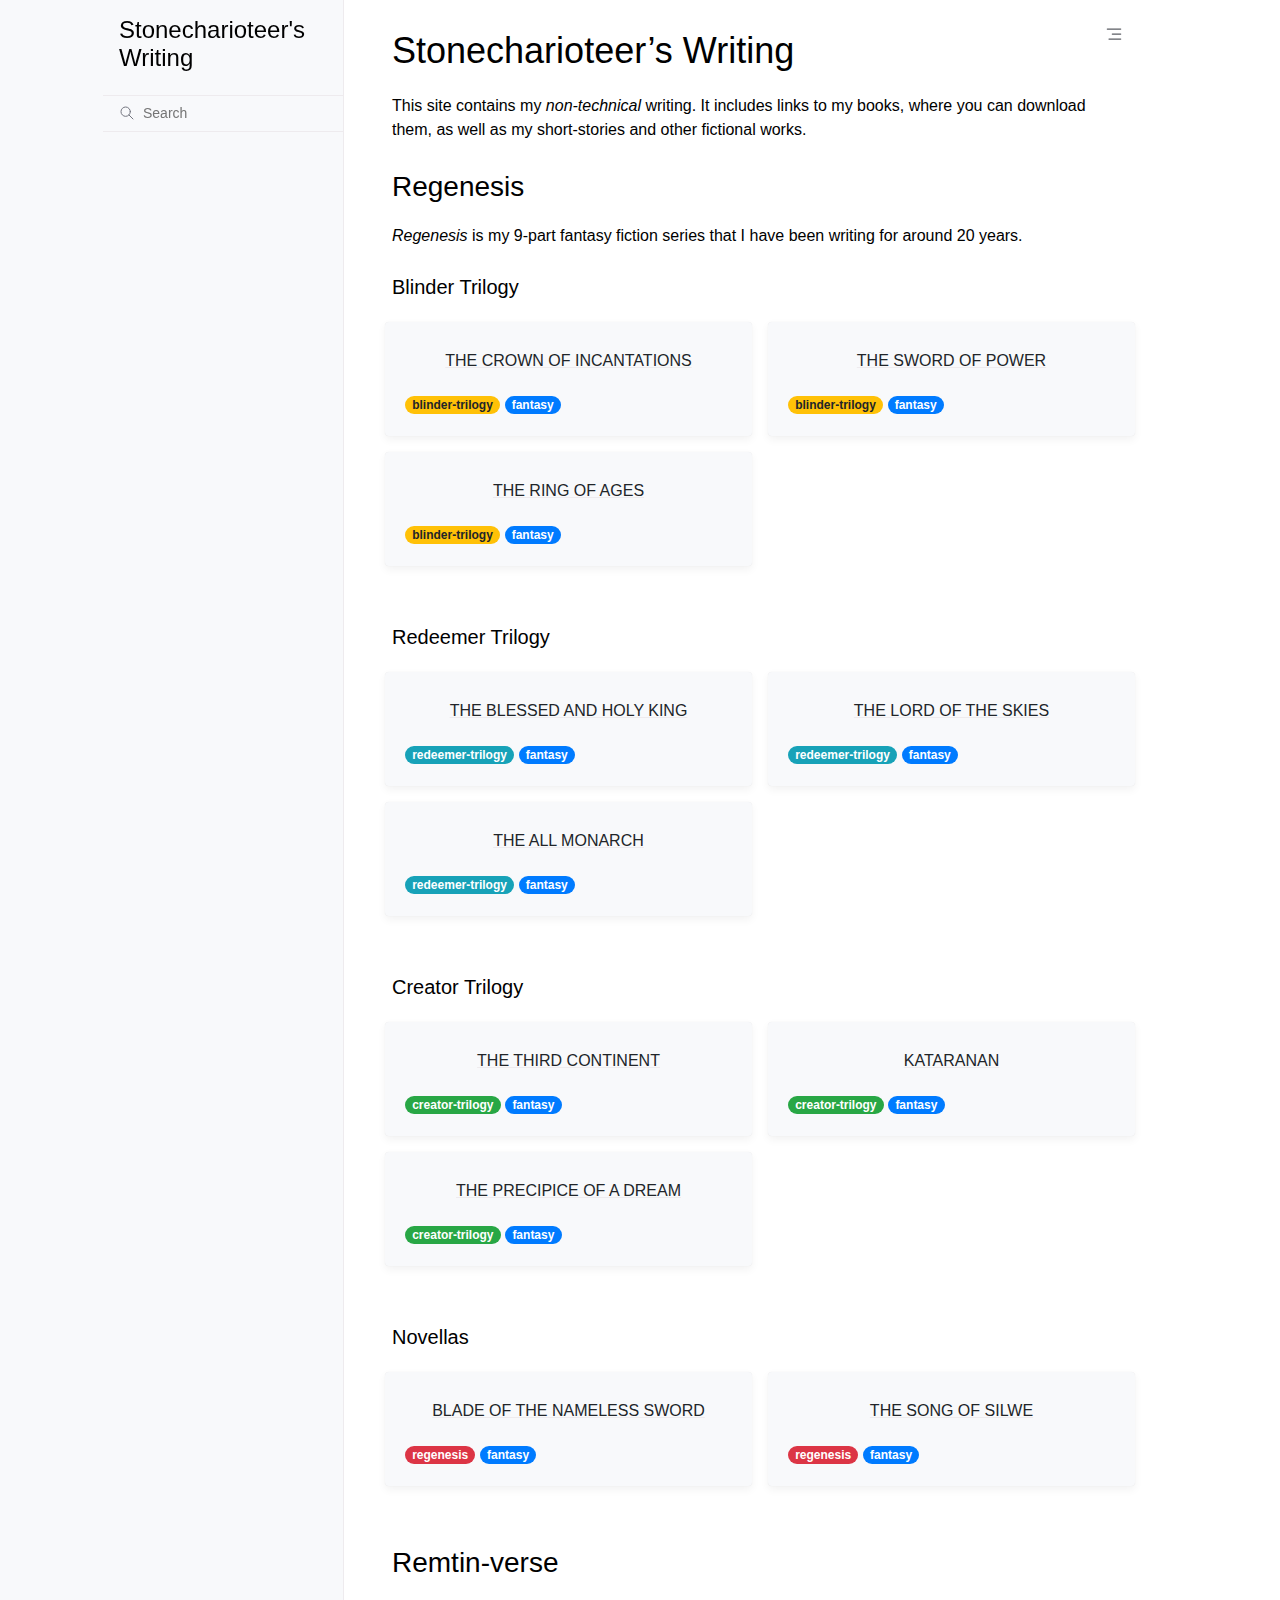
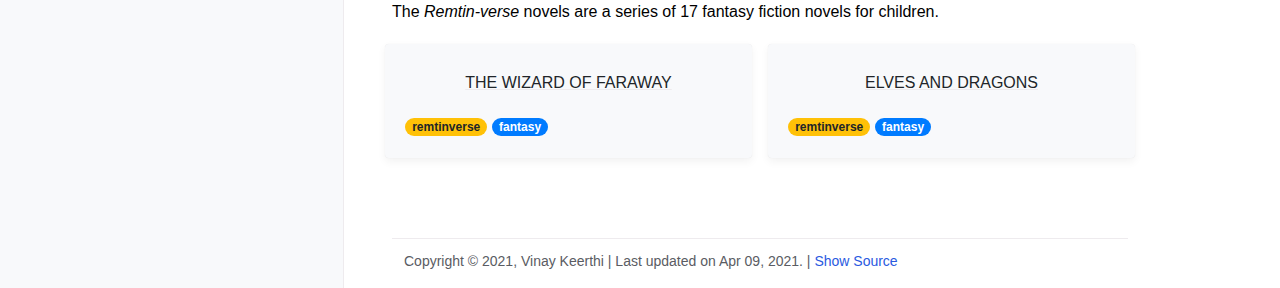
==== commit 39615bb4: "add build" ====
--- a/docs/index.html
+++ b/docs/index.html
@@ -291,11 +291,6 @@
             |
             Last updated on Apr 09, 2021.
             |
-            Built with <a href="https://www.sphinx-doc.org/">Sphinx</a>
-              and
-              <a class="muted-link" href="https://pradyunsg.me">@pradyunsg</a>'s
-              <a href="https://github.com/pradyunsg/furo">Furo theme</a>.
-            |
             <a class="muted-link" href="_sources/index.rst.txt"
                rel="nofollow">
               Show Source
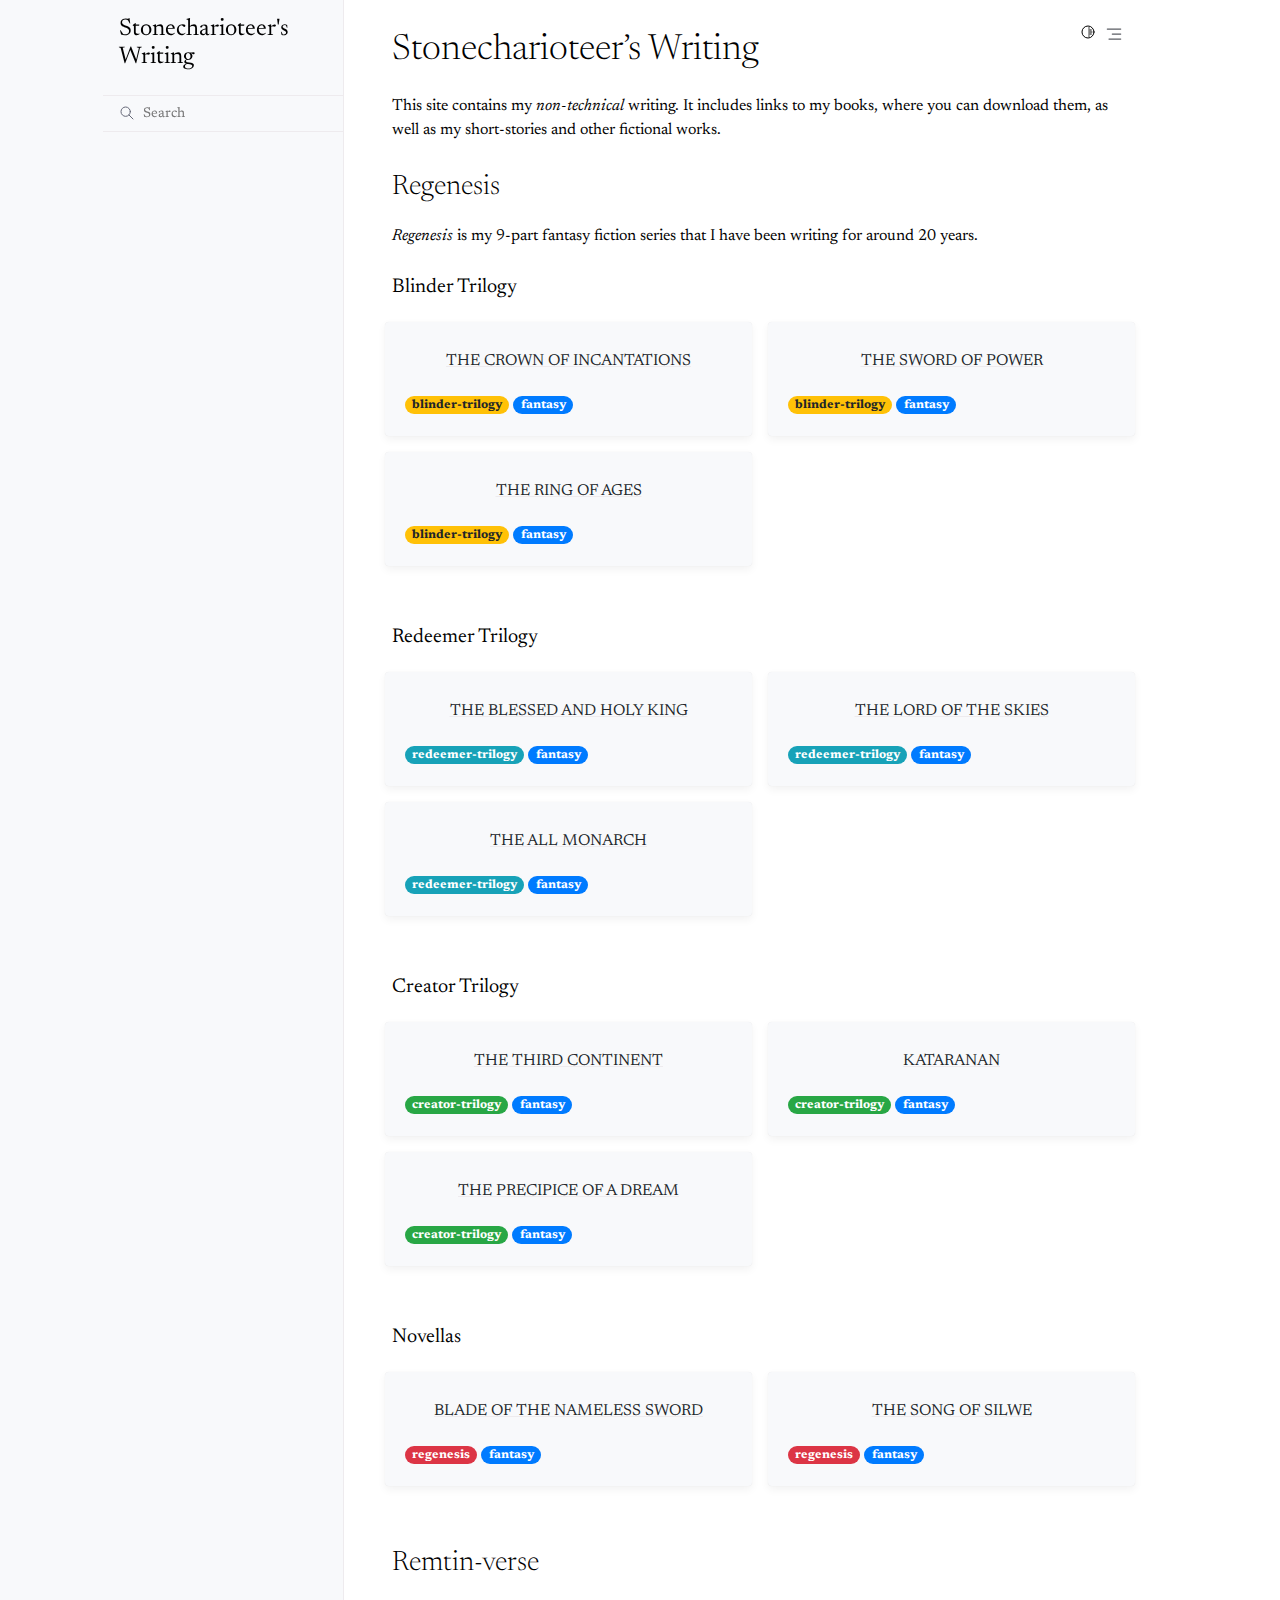
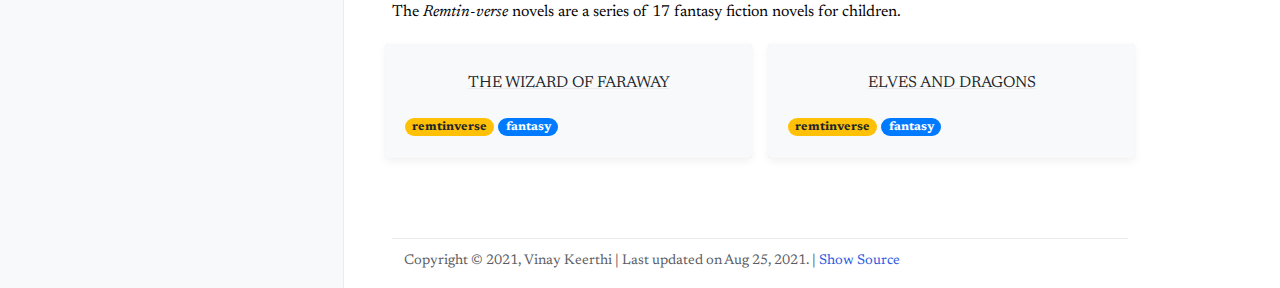
==== commit c2cde357: "add build" ====
--- a/docs/index.html
+++ b/docs/index.html
@@ -1,58 +1,54 @@
 <!doctype html>
 <html class="no-js">
   <head><meta charset="utf-8"/>
-    <meta name="viewport" content="width=device-width,initial-scale=1"/><link rel="index" title="Index" href="genindex.html" /><link rel="search" title="Search" href="search.html" />
-
-    <meta name="generator" content="sphinx-3.5.1, furo 2021.02.21.beta25"/>
-        <title>Home - Stonecharioteer&#39;s Writing</title>
-      <link rel="stylesheet" href="_static/styles/furo.css?digest=33d2fc4f3f180ec1ffc6524e273e21d7d58cbe49">
-    <link rel="stylesheet" href="_static/pygments.css">
-    <link media="(prefers-color-scheme: dark)" rel="stylesheet" href="_static/pygments_dark.css">
+    <meta name="viewport" content="width=device-width,initial-scale=1"/>
+    <meta name="color-scheme" content="light dark"><meta name="generator" content="Docutils 0.17.1: http://docutils.sourceforge.net/" />
+<link rel="index" title="Index" href="genindex.html" /><link rel="search" title="Search" href="search.html" />
+
+    <meta name="generator" content="sphinx-4.1.2, furo 2021.08.17.beta43"/>
+        <title>Stonecharioteer&#39;s Writing</title>
+      <link rel="stylesheet" type="text/css" href="_static/pygments.css" />
+    <link rel="stylesheet" type="text/css" href="_static/styles/furo.css?digest=910ac4ccc9d7c023151c34010d7b500fb9777a51" />
+    <link rel="stylesheet" type="text/css" href="_static/panels-main.c949a650a448cc0ae9fd3441c0e17fb0.css" />
+    <link rel="stylesheet" type="text/css" href="_static/panels-bootstrap.5fd3999ee7762ccc51105388f4a9d115.css" />
+    <link rel="stylesheet" type="text/css" href="_static/panels-variables.06eb56fa6e07937060861dad626602ad.css" />
+    <link rel="stylesheet" type="text/css" href="_static/styles/furo-extensions.css?digest=16fb25fabf47304eee183a5e9af80b1ba98259b1" />
+    <link rel="stylesheet" type="text/css" href="_static/css/custom.css" />
     
+    
 
 
 <style>
-  :root {
+  body {
     --color-code-background: #f8f8f8;
   --color-code-foreground: black;
   --font-stack: Newsreader, Garamond, Helvetica, Times New Roman, Serif;
   
   }
+  body[data-theme="dark"] {
+    --color-code-background: #202020;
+  --color-code-foreground: #d0d0d0;
+  --font-stack: Newsreader, Garamond, Helvetica, Times New Roman, Serif;
+  
+  }
   @media (prefers-color-scheme: dark) {
-    :root {
+    body:not([data-theme="light"]) {
       --color-code-background: #202020;
   --color-code-foreground: #d0d0d0;
   --font-stack: Newsreader, Garamond, Helvetica, Times New Roman, Serif;
   
     }
   }
-
-  /* For allowing end-user-specific overrides */
-  .override-light {
-    --color-code-background: #f8f8f8;
-  --color-code-foreground: black;
-  --font-stack: Newsreader, Garamond, Helvetica, Times New Roman, Serif;
-  
-  }
-  .override-dark {
-    --color-code-background: #202020;
-  --color-code-foreground: #d0d0d0;
-  --font-stack: Newsreader, Garamond, Helvetica, Times New Roman, Serif;
-  
-  }
-</style><link rel="stylesheet" type="text/css" href="_static/panels-bootstrap.5fd3999ee7762ccc51105388f4a9d115.css" />
-    <link rel="stylesheet" type="text/css" href="_static/panels-main.c949a650a448cc0ae9fd3441c0e17fb0.css" />
-    <link rel="stylesheet" type="text/css" href="_static/panels-variables.06eb56fa6e07937060861dad626602ad.css" />
-    <link rel="stylesheet" type="text/css" href="_static/css/custom.css" />
-    <link rel="stylesheet" href="_static/styles/furo-extensions.css?digest=d391b54134226e4196576da3bdb6dddb7e05ba2b"></head>
-  <body dir="">
+</style>
+    <link media="(prefers-color-scheme: dark)" rel="stylesheet" href="_static/pygments_dark.css"></head>
+  <body>
     
 <svg xmlns="http://www.w3.org/2000/svg" style="display: none;">
   <symbol id="svg-toc" viewBox="0 0 24 24">
     <title>Contents</title>
-    <svg xmlns="http://www.w3.org/2000/svg" width="24" height="24" viewBox="0 0 24 24" fill="none"
-      stroke-width="1.5" stroke="currentColor" stroke-linecap="round" stroke-linejoin="round">
-      <path stroke="none" d="M0 0h24v24H0z"/>
+    <svg xmlns="http://www.w3.org/2000/svg" width="24" height="24" viewBox="0 0 24 24" fill="none" stroke="currentColor"
+      stroke-width="1.5" stroke-linecap="round" stroke-linejoin="round">
+      <path stroke="none" d="M0 0h24v24H0z" />
       <line x1="4" y1="6" x2="20" y2="6" />
       <line x1="10" y1="12" x2="20" y2="12" />
       <line x1="6" y1="18" x2="20" y2="18" />
@@ -60,9 +56,8 @@
   </symbol>
   <symbol id="svg-menu" viewBox="0 0 24 24">
     <title>Menu</title>
-    <svg xmlns="http://www.w3.org/2000/svg" width="24" height="24" viewBox="0 0 24 24" fill="none"
-      stroke="currentColor" stroke-width="2" stroke-linecap="round" stroke-linejoin="round"
-      class="feather feather-menu">
+    <svg xmlns="http://www.w3.org/2000/svg" width="24" height="24" viewBox="0 0 24 24" fill="none" stroke="currentColor"
+      stroke-width="2" stroke-linecap="round" stroke-linejoin="round" class="feather-menu">
       <line x1="3" y1="12" x2="21" y2="12"></line>
       <line x1="3" y1="6" x2="21" y2="6"></line>
       <line x1="3" y1="18" x2="21" y2="18"></line>
@@ -70,18 +65,57 @@
   </symbol>
   <symbol id="svg-arrow-right" viewBox="0 0 24 24">
     <title>Expand</title>
-    <svg xmlns="http://www.w3.org/2000/svg" width="24" height="24" viewBox="0 0 24 24" fill="none"
-      stroke="currentColor" stroke-width="2" stroke-linecap="round" stroke-linejoin="round"
-      class="feather feather-chevron-right">
+    <svg xmlns="http://www.w3.org/2000/svg" width="24" height="24" viewBox="0 0 24 24" fill="none" stroke="currentColor"
+      stroke-width="2" stroke-linecap="round" stroke-linejoin="round" class="feather-chevron-right">
       <polyline points="9 18 15 12 9 6"></polyline>
+    </svg>
+  </symbol>
+  <symbol id="svg-sun" viewBox="0 0 24 24">
+    <title>Light mode</title>
+    <svg xmlns="http://www.w3.org/2000/svg" width="24" height="24" viewBox="0 0 24 24" fill="none" stroke="currentColor"
+      stroke-width="1.5" stroke-linecap="round" stroke-linejoin="round" class="feather-sun">
+      <circle cx="12" cy="12" r="5"></circle>
+      <line x1="12" y1="1" x2="12" y2="3"></line>
+      <line x1="12" y1="21" x2="12" y2="23"></line>
+      <line x1="4.22" y1="4.22" x2="5.64" y2="5.64"></line>
+      <line x1="18.36" y1="18.36" x2="19.78" y2="19.78"></line>
+      <line x1="1" y1="12" x2="3" y2="12"></line>
+      <line x1="21" y1="12" x2="23" y2="12"></line>
+      <line x1="4.22" y1="19.78" x2="5.64" y2="18.36"></line>
+      <line x1="18.36" y1="5.64" x2="19.78" y2="4.22"></line>
+    </svg>
+  </symbol>
+  <symbol id="svg-moon" viewBox="0 0 24 24">
+    <title>Dark mode</title>
+    <svg xmlns="http://www.w3.org/2000/svg" width="24" height="24" viewBox="0 0 24 24" fill="none" stroke="currentColor"
+      stroke-width="1.5" stroke-linecap="round" stroke-linejoin="round" class="icon-tabler-moon">
+      <path stroke="none" d="M0 0h24v24H0z" fill="none" />
+      <path d="M12 3c.132 0 .263 0 .393 0a7.5 7.5 0 0 0 7.92 12.446a9 9 0 1 1 -8.313 -12.454z" />
+    </svg>
+  </symbol>
+  <symbol id="svg-sun-half" viewBox="0 0 24 24">
+    <title>Auto light/dark mode</title>
+    <svg xmlns="http://www.w3.org/2000/svg" width="24" height="24" viewBox="0 0 24 24" fill="none" stroke="currentColor"
+      stroke-width="1.5" stroke-linecap="round" stroke-linejoin="round" class="icon-tabler-shadow">
+      <path stroke="none" d="M0 0h24v24H0z" fill="none"/>
+      <circle cx="12" cy="12" r="9" />
+      <path d="M13 12h5" />
+      <path d="M13 15h4" />
+      <path d="M13 18h1" />
+      <path d="M13 9h4" />
+      <path d="M13 6h1" />
     </svg>
   </symbol>
 </svg>
 
 <input type="checkbox" class="sidebar-toggle" name="__navigation" id="__navigation">
 <input type="checkbox" class="sidebar-toggle" name="__toc" id="__toc">
-<label class="overlay sidebar-overlay" for="__navigation"></label>
-<label class="overlay toc-overlay" for="__toc"></label>
+<label class="overlay sidebar-overlay" for="__navigation">
+  <div class="visually-hidden">Hide navigation sidebar</div>
+</label>
+<label class="overlay toc-overlay" for="__toc">
+  <div class="visually-hidden">Hide table of contents sidebar</div>
+</label>
 
 
 
@@ -89,6 +123,7 @@
   <header class="mobile-header">
     <div class="header-left">
       <label class="nav-overlay-icon" for="__navigation">
+        <div class="visually-hidden">Toggle site navigation sidebar</div>
         <i class="icon"><svg><use href="#svg-menu"></use></svg></i>
       </label>
     </div>
@@ -96,7 +131,16 @@
       <a href="#"><div class="brand">Stonecharioteer's Writing</div></a>
     </div>
     <div class="header-right">
+      <div class="theme-toggle-container theme-toggle-header">
+        <button class="theme-toggle">
+          <div class="visually-hidden">Toggle Light / Dark / Auto color theme</div>
+          <svg class="theme-icon-when-auto"><use href="#svg-sun-half"></use></svg>
+          <svg class="theme-icon-when-dark"><use href="#svg-moon"></use></svg>
+          <svg class="theme-icon-when-light"><use href="#svg-sun"></use></svg>
+        </button>
+      </div>
       <label class="toc-overlay-icon toc-header-icon" for="__toc">
+        <div class="visually-hidden">Toggle table of contents sidebar</div>
         <i class="icon"><svg><use href="#svg-toc"></use></svg></i>
       </label>
     </div>
@@ -109,11 +153,12 @@
   
   <span class="sidebar-brand-text">Stonecharioteer's Writing</span>
   
-</a><form class="sidebar-search-container" method="get" action="search.html">
-  <input class="sidebar-search" placeholder=Search name="q">
+</a><form class="sidebar-search-container" method="get" action="search.html" role="search">
+  <input class="sidebar-search" placeholder=Search name="q" aria-label="Search">
   <input type="hidden" name="check_keywords" value="yes">
   <input type="hidden" name="area" value="default">
-</form><div class="sidebar-scroll"><div class="sidebar-tree">
+</form>
+<div id="searchbox"></div><div class="sidebar-scroll"><div class="sidebar-tree">
   
 </div>
 </div>
@@ -121,21 +166,32 @@
       
     </div>
   </aside>
-  <main class="main">
+  <div class="main">
     <div class="content">
       <article role="main">
-        <label class="toc-overlay-icon toc-content-icon" for="__toc">
-          <i class="icon"><svg><use href="#svg-toc"></use></svg></i>
-        </label>
-        <div class="section" id="stonecharioteer-s-writing">
+        <div class="content-icon-container">
+          <div class="theme-toggle-container theme-toggle-content">
+            <button class="theme-toggle">
+              <div class="visually-hidden">Toggle Light / Dark / Auto color theme</div>
+              <svg class="theme-icon-when-auto"><use href="#svg-sun-half"></use></svg>
+              <svg class="theme-icon-when-dark"><use href="#svg-moon"></use></svg>
+              <svg class="theme-icon-when-light"><use href="#svg-sun"></use></svg>
+            </button>
+          </div>
+          <label class="toc-overlay-icon toc-content-icon" for="__toc">
+            <div class="visually-hidden">Toggle table of contents sidebar</div>
+            <i class="icon"><svg><use href="#svg-toc"></use></svg></i>
+          </label>
+        </div>
+        <section id="stonecharioteer-s-writing">
 <h1>Stonecharioteer’s Writing<a class="headerlink" href="#stonecharioteer-s-writing" title="Permalink to this headline">¶</a></h1>
 <p>This site contains my <em>non-technical</em> writing. It includes links to my
 books, where you can download them, as well as my short-stories and other
 fictional works.</p>
-<div class="section" id="regenesis">
+<section id="regenesis">
 <h2>Regenesis<a class="headerlink" href="#regenesis" title="Permalink to this headline">¶</a></h2>
 <p><em>Regenesis</em> is my 9-part fantasy fiction series that I have been writing for around 20 years.</p>
-<div class="section" id="blinder-trilogy">
+<section id="blinder-trilogy">
 <h3>Blinder Trilogy<a class="headerlink" href="#blinder-trilogy" title="Permalink to this headline">¶</a></h3>
 <div class="sphinx-bs container pb-4 docutils">
 <div class="row docutils">
@@ -165,8 +221,8 @@
 </div>
 </div>
 </div>
-</div>
-<div class="section" id="redeemer-trilogy">
+</section>
+<section id="redeemer-trilogy">
 <h3>Redeemer Trilogy<a class="headerlink" href="#redeemer-trilogy" title="Permalink to this headline">¶</a></h3>
 <div class="sphinx-bs container pb-4 docutils">
 <div class="row docutils">
@@ -196,8 +252,8 @@
 </div>
 </div>
 </div>
-</div>
-<div class="section" id="creator-trilogy">
+</section>
+<section id="creator-trilogy">
 <h3>Creator Trilogy<a class="headerlink" href="#creator-trilogy" title="Permalink to this headline">¶</a></h3>
 <div class="sphinx-bs container pb-4 docutils">
 <div class="row docutils">
@@ -227,8 +283,8 @@
 </div>
 </div>
 </div>
-</div>
-<div class="section" id="novellas">
+</section>
+<section id="novellas">
 <h3>Novellas<a class="headerlink" href="#novellas" title="Permalink to this headline">¶</a></h3>
 <div class="sphinx-bs container pb-4 docutils">
 <div class="row docutils">
@@ -250,9 +306,9 @@
 </div>
 </div>
 </div>
-</div>
-</div>
-<div class="section" id="remtin-verse">
+</section>
+</section>
+<section id="remtin-verse">
 <h2>Remtin-verse<a class="headerlink" href="#remtin-verse" title="Permalink to this headline">¶</a></h2>
 <p>The <em>Remtin-verse</em> novels are a series of 17 fantasy fiction novels for children.</p>
 <div class="sphinx-bs container pb-4 docutils">
@@ -275,8 +331,8 @@
 </div>
 </div>
 </div>
-</div>
-</div>
+</section>
+</section>
 
       </article>
       <footer>
@@ -289,7 +345,7 @@
         <div class="related-information">
               Copyright &#169; 2021, Vinay Keerthi
             |
-            Last updated on Apr 09, 2021.
+            Last updated on Aug 25, 2021.
             |
             <a class="muted-link" href="_sources/index.rst.txt"
                rel="nofollow">
@@ -330,11 +386,11 @@
       
       
     </aside>
-  </main>
-</div>
-    <script id="documentation_options" data-url_root="./" src="_static/documentation_options.js"></script>
+  </div>
+</div><script data-url_root="./" id="documentation_options" src="_static/documentation_options.js"></script>
     <script src="_static/jquery.js"></script>
     <script src="_static/underscore.js"></script>
     <script src="_static/doctools.js"></script>
-    <script src="_static/scripts/main.js?digest=e931d09b2a40c1bb82b542effe772014573baf67"></script></body>
+    <script src="_static/scripts/main.js"></script>
+    </body>
 </html>--- a/docs/_static/pygments.css
+++ b/docs/_static/pygments.css
@@ -1,4 +1,5 @@
-pre { line-height: 125%; }
+
+            pre { line-height: 125%; }
 td.linenos .normal { color: inherit; background-color: transparent; padding-left: 5px; padding-right: 5px; }
 span.linenos { color: inherit; background-color: transparent; padding-left: 5px; padding-right: 5px; }
 td.linenos .special { color: #000000; background-color: #ffffc0; padding-left: 5px; padding-right: 5px; }
@@ -71,4 +72,172 @@
 .highlight .vg { color: #19177C } /* Name.Variable.Global */
 .highlight .vi { color: #19177C } /* Name.Variable.Instance */
 .highlight .vm { color: #19177C } /* Name.Variable.Magic */
-.highlight .il { color: #666666 } /* Literal.Number.Integer.Long */+.highlight .il { color: #666666 } /* Literal.Number.Integer.Long */
+            pre { line-height: 125%; }
+td.linenos .normal { color: #aaaaaa; background-color: transparent; padding-left: 5px; padding-right: 5px; }
+span.linenos { color: #aaaaaa; background-color: transparent; padding-left: 5px; padding-right: 5px; }
+td.linenos .special { color: #000000; background-color: #ffffc0; padding-left: 5px; padding-right: 5px; }
+span.linenos.special { color: #000000; background-color: #ffffc0; padding-left: 5px; padding-right: 5px; }
+body[data-theme="dark"] .highlight .hll { background-color: #404040 }
+body[data-theme="dark"] .highlight { background: #202020; color: #d0d0d0 }
+body[data-theme="dark"] .highlight .c { color: #999999; font-style: italic } /* Comment */
+body[data-theme="dark"] .highlight .err { color: #a61717; background-color: #e3d2d2 } /* Error */
+body[data-theme="dark"] .highlight .esc { color: #d0d0d0 } /* Escape */
+body[data-theme="dark"] .highlight .g { color: #d0d0d0 } /* Generic */
+body[data-theme="dark"] .highlight .k { color: #6ab825; font-weight: bold } /* Keyword */
+body[data-theme="dark"] .highlight .l { color: #d0d0d0 } /* Literal */
+body[data-theme="dark"] .highlight .n { color: #d0d0d0 } /* Name */
+body[data-theme="dark"] .highlight .o { color: #d0d0d0 } /* Operator */
+body[data-theme="dark"] .highlight .x { color: #d0d0d0 } /* Other */
+body[data-theme="dark"] .highlight .p { color: #d0d0d0 } /* Punctuation */
+body[data-theme="dark"] .highlight .ch { color: #999999; font-style: italic } /* Comment.Hashbang */
+body[data-theme="dark"] .highlight .cm { color: #999999; font-style: italic } /* Comment.Multiline */
+body[data-theme="dark"] .highlight .cp { color: #cd2828; font-weight: bold } /* Comment.Preproc */
+body[data-theme="dark"] .highlight .cpf { color: #999999; font-style: italic } /* Comment.PreprocFile */
+body[data-theme="dark"] .highlight .c1 { color: #999999; font-style: italic } /* Comment.Single */
+body[data-theme="dark"] .highlight .cs { color: #e50808; font-weight: bold; background-color: #520000 } /* Comment.Special */
+body[data-theme="dark"] .highlight .gd { color: #d22323 } /* Generic.Deleted */
+body[data-theme="dark"] .highlight .ge { color: #d0d0d0; font-style: italic } /* Generic.Emph */
+body[data-theme="dark"] .highlight .gr { color: #d22323 } /* Generic.Error */
+body[data-theme="dark"] .highlight .gh { color: #ffffff; font-weight: bold } /* Generic.Heading */
+body[data-theme="dark"] .highlight .gi { color: #589819 } /* Generic.Inserted */
+body[data-theme="dark"] .highlight .go { color: #cccccc } /* Generic.Output */
+body[data-theme="dark"] .highlight .gp { color: #aaaaaa } /* Generic.Prompt */
+body[data-theme="dark"] .highlight .gs { color: #d0d0d0; font-weight: bold } /* Generic.Strong */
+body[data-theme="dark"] .highlight .gu { color: #ffffff; text-decoration: underline } /* Generic.Subheading */
+body[data-theme="dark"] .highlight .gt { color: #d22323 } /* Generic.Traceback */
+body[data-theme="dark"] .highlight .kc { color: #6ab825; font-weight: bold } /* Keyword.Constant */
+body[data-theme="dark"] .highlight .kd { color: #6ab825; font-weight: bold } /* Keyword.Declaration */
+body[data-theme="dark"] .highlight .kn { color: #6ab825; font-weight: bold } /* Keyword.Namespace */
+body[data-theme="dark"] .highlight .kp { color: #6ab825 } /* Keyword.Pseudo */
+body[data-theme="dark"] .highlight .kr { color: #6ab825; font-weight: bold } /* Keyword.Reserved */
+body[data-theme="dark"] .highlight .kt { color: #6ab825; font-weight: bold } /* Keyword.Type */
+body[data-theme="dark"] .highlight .ld { color: #d0d0d0 } /* Literal.Date */
+body[data-theme="dark"] .highlight .m { color: #3677a9 } /* Literal.Number */
+body[data-theme="dark"] .highlight .s { color: #ed9d13 } /* Literal.String */
+body[data-theme="dark"] .highlight .na { color: #bbbbbb } /* Name.Attribute */
+body[data-theme="dark"] .highlight .nb { color: #24909d } /* Name.Builtin */
+body[data-theme="dark"] .highlight .nc { color: #447fcf; text-decoration: underline } /* Name.Class */
+body[data-theme="dark"] .highlight .no { color: #40ffff } /* Name.Constant */
+body[data-theme="dark"] .highlight .nd { color: #ffa500 } /* Name.Decorator */
+body[data-theme="dark"] .highlight .ni { color: #d0d0d0 } /* Name.Entity */
+body[data-theme="dark"] .highlight .ne { color: #bbbbbb } /* Name.Exception */
+body[data-theme="dark"] .highlight .nf { color: #447fcf } /* Name.Function */
+body[data-theme="dark"] .highlight .nl { color: #d0d0d0 } /* Name.Label */
+body[data-theme="dark"] .highlight .nn { color: #447fcf; text-decoration: underline } /* Name.Namespace */
+body[data-theme="dark"] .highlight .nx { color: #d0d0d0 } /* Name.Other */
+body[data-theme="dark"] .highlight .py { color: #d0d0d0 } /* Name.Property */
+body[data-theme="dark"] .highlight .nt { color: #6ab825; font-weight: bold } /* Name.Tag */
+body[data-theme="dark"] .highlight .nv { color: #40ffff } /* Name.Variable */
+body[data-theme="dark"] .highlight .ow { color: #6ab825; font-weight: bold } /* Operator.Word */
+body[data-theme="dark"] .highlight .w { color: #666666 } /* Text.Whitespace */
+body[data-theme="dark"] .highlight .mb { color: #3677a9 } /* Literal.Number.Bin */
+body[data-theme="dark"] .highlight .mf { color: #3677a9 } /* Literal.Number.Float */
+body[data-theme="dark"] .highlight .mh { color: #3677a9 } /* Literal.Number.Hex */
+body[data-theme="dark"] .highlight .mi { color: #3677a9 } /* Literal.Number.Integer */
+body[data-theme="dark"] .highlight .mo { color: #3677a9 } /* Literal.Number.Oct */
+body[data-theme="dark"] .highlight .sa { color: #ed9d13 } /* Literal.String.Affix */
+body[data-theme="dark"] .highlight .sb { color: #ed9d13 } /* Literal.String.Backtick */
+body[data-theme="dark"] .highlight .sc { color: #ed9d13 } /* Literal.String.Char */
+body[data-theme="dark"] .highlight .dl { color: #ed9d13 } /* Literal.String.Delimiter */
+body[data-theme="dark"] .highlight .sd { color: #ed9d13 } /* Literal.String.Doc */
+body[data-theme="dark"] .highlight .s2 { color: #ed9d13 } /* Literal.String.Double */
+body[data-theme="dark"] .highlight .se { color: #ed9d13 } /* Literal.String.Escape */
+body[data-theme="dark"] .highlight .sh { color: #ed9d13 } /* Literal.String.Heredoc */
+body[data-theme="dark"] .highlight .si { color: #ed9d13 } /* Literal.String.Interpol */
+body[data-theme="dark"] .highlight .sx { color: #ffa500 } /* Literal.String.Other */
+body[data-theme="dark"] .highlight .sr { color: #ed9d13 } /* Literal.String.Regex */
+body[data-theme="dark"] .highlight .s1 { color: #ed9d13 } /* Literal.String.Single */
+body[data-theme="dark"] .highlight .ss { color: #ed9d13 } /* Literal.String.Symbol */
+body[data-theme="dark"] .highlight .bp { color: #24909d } /* Name.Builtin.Pseudo */
+body[data-theme="dark"] .highlight .fm { color: #447fcf } /* Name.Function.Magic */
+body[data-theme="dark"] .highlight .vc { color: #40ffff } /* Name.Variable.Class */
+body[data-theme="dark"] .highlight .vg { color: #40ffff } /* Name.Variable.Global */
+body[data-theme="dark"] .highlight .vi { color: #40ffff } /* Name.Variable.Instance */
+body[data-theme="dark"] .highlight .vm { color: #40ffff } /* Name.Variable.Magic */
+body[data-theme="dark"] .highlight .il { color: #3677a9 } /* Literal.Number.Integer.Long */
+            @media (prefers-color-scheme: dark) {
+                pre { line-height: 125%; }
+td.linenos .normal { color: #aaaaaa; background-color: transparent; padding-left: 5px; padding-right: 5px; }
+span.linenos { color: #aaaaaa; background-color: transparent; padding-left: 5px; padding-right: 5px; }
+td.linenos .special { color: #000000; background-color: #ffffc0; padding-left: 5px; padding-right: 5px; }
+span.linenos.special { color: #000000; background-color: #ffffc0; padding-left: 5px; padding-right: 5px; }
+body:not([data-theme="light"]) .highlight .hll { background-color: #404040 }
+body:not([data-theme="light"]) .highlight { background: #202020; color: #d0d0d0 }
+body:not([data-theme="light"]) .highlight .c { color: #999999; font-style: italic } /* Comment */
+body:not([data-theme="light"]) .highlight .err { color: #a61717; background-color: #e3d2d2 } /* Error */
+body:not([data-theme="light"]) .highlight .esc { color: #d0d0d0 } /* Escape */
+body:not([data-theme="light"]) .highlight .g { color: #d0d0d0 } /* Generic */
+body:not([data-theme="light"]) .highlight .k { color: #6ab825; font-weight: bold } /* Keyword */
+body:not([data-theme="light"]) .highlight .l { color: #d0d0d0 } /* Literal */
+body:not([data-theme="light"]) .highlight .n { color: #d0d0d0 } /* Name */
+body:not([data-theme="light"]) .highlight .o { color: #d0d0d0 } /* Operator */
+body:not([data-theme="light"]) .highlight .x { color: #d0d0d0 } /* Other */
+body:not([data-theme="light"]) .highlight .p { color: #d0d0d0 } /* Punctuation */
+body:not([data-theme="light"]) .highlight .ch { color: #999999; font-style: italic } /* Comment.Hashbang */
+body:not([data-theme="light"]) .highlight .cm { color: #999999; font-style: italic } /* Comment.Multiline */
+body:not([data-theme="light"]) .highlight .cp { color: #cd2828; font-weight: bold } /* Comment.Preproc */
+body:not([data-theme="light"]) .highlight .cpf { color: #999999; font-style: italic } /* Comment.PreprocFile */
+body:not([data-theme="light"]) .highlight .c1 { color: #999999; font-style: italic } /* Comment.Single */
+body:not([data-theme="light"]) .highlight .cs { color: #e50808; font-weight: bold; background-color: #520000 } /* Comment.Special */
+body:not([data-theme="light"]) .highlight .gd { color: #d22323 } /* Generic.Deleted */
+body:not([data-theme="light"]) .highlight .ge { color: #d0d0d0; font-style: italic } /* Generic.Emph */
+body:not([data-theme="light"]) .highlight .gr { color: #d22323 } /* Generic.Error */
+body:not([data-theme="light"]) .highlight .gh { color: #ffffff; font-weight: bold } /* Generic.Heading */
+body:not([data-theme="light"]) .highlight .gi { color: #589819 } /* Generic.Inserted */
+body:not([data-theme="light"]) .highlight .go { color: #cccccc } /* Generic.Output */
+body:not([data-theme="light"]) .highlight .gp { color: #aaaaaa } /* Generic.Prompt */
+body:not([data-theme="light"]) .highlight .gs { color: #d0d0d0; font-weight: bold } /* Generic.Strong */
+body:not([data-theme="light"]) .highlight .gu { color: #ffffff; text-decoration: underline } /* Generic.Subheading */
+body:not([data-theme="light"]) .highlight .gt { color: #d22323 } /* Generic.Traceback */
+body:not([data-theme="light"]) .highlight .kc { color: #6ab825; font-weight: bold } /* Keyword.Constant */
+body:not([data-theme="light"]) .highlight .kd { color: #6ab825; font-weight: bold } /* Keyword.Declaration */
+body:not([data-theme="light"]) .highlight .kn { color: #6ab825; font-weight: bold } /* Keyword.Namespace */
+body:not([data-theme="light"]) .highlight .kp { color: #6ab825 } /* Keyword.Pseudo */
+body:not([data-theme="light"]) .highlight .kr { color: #6ab825; font-weight: bold } /* Keyword.Reserved */
+body:not([data-theme="light"]) .highlight .kt { color: #6ab825; font-weight: bold } /* Keyword.Type */
+body:not([data-theme="light"]) .highlight .ld { color: #d0d0d0 } /* Literal.Date */
+body:not([data-theme="light"]) .highlight .m { color: #3677a9 } /* Literal.Number */
+body:not([data-theme="light"]) .highlight .s { color: #ed9d13 } /* Literal.String */
+body:not([data-theme="light"]) .highlight .na { color: #bbbbbb } /* Name.Attribute */
+body:not([data-theme="light"]) .highlight .nb { color: #24909d } /* Name.Builtin */
+body:not([data-theme="light"]) .highlight .nc { color: #447fcf; text-decoration: underline } /* Name.Class */
+body:not([data-theme="light"]) .highlight .no { color: #40ffff } /* Name.Constant */
+body:not([data-theme="light"]) .highlight .nd { color: #ffa500 } /* Name.Decorator */
+body:not([data-theme="light"]) .highlight .ni { color: #d0d0d0 } /* Name.Entity */
+body:not([data-theme="light"]) .highlight .ne { color: #bbbbbb } /* Name.Exception */
+body:not([data-theme="light"]) .highlight .nf { color: #447fcf } /* Name.Function */
+body:not([data-theme="light"]) .highlight .nl { color: #d0d0d0 } /* Name.Label */
+body:not([data-theme="light"]) .highlight .nn { color: #447fcf; text-decoration: underline } /* Name.Namespace */
+body:not([data-theme="light"]) .highlight .nx { color: #d0d0d0 } /* Name.Other */
+body:not([data-theme="light"]) .highlight .py { color: #d0d0d0 } /* Name.Property */
+body:not([data-theme="light"]) .highlight .nt { color: #6ab825; font-weight: bold } /* Name.Tag */
+body:not([data-theme="light"]) .highlight .nv { color: #40ffff } /* Name.Variable */
+body:not([data-theme="light"]) .highlight .ow { color: #6ab825; font-weight: bold } /* Operator.Word */
+body:not([data-theme="light"]) .highlight .w { color: #666666 } /* Text.Whitespace */
+body:not([data-theme="light"]) .highlight .mb { color: #3677a9 } /* Literal.Number.Bin */
+body:not([data-theme="light"]) .highlight .mf { color: #3677a9 } /* Literal.Number.Float */
+body:not([data-theme="light"]) .highlight .mh { color: #3677a9 } /* Literal.Number.Hex */
+body:not([data-theme="light"]) .highlight .mi { color: #3677a9 } /* Literal.Number.Integer */
+body:not([data-theme="light"]) .highlight .mo { color: #3677a9 } /* Literal.Number.Oct */
+body:not([data-theme="light"]) .highlight .sa { color: #ed9d13 } /* Literal.String.Affix */
+body:not([data-theme="light"]) .highlight .sb { color: #ed9d13 } /* Literal.String.Backtick */
+body:not([data-theme="light"]) .highlight .sc { color: #ed9d13 } /* Literal.String.Char */
+body:not([data-theme="light"]) .highlight .dl { color: #ed9d13 } /* Literal.String.Delimiter */
+body:not([data-theme="light"]) .highlight .sd { color: #ed9d13 } /* Literal.String.Doc */
+body:not([data-theme="light"]) .highlight .s2 { color: #ed9d13 } /* Literal.String.Double */
+body:not([data-theme="light"]) .highlight .se { color: #ed9d13 } /* Literal.String.Escape */
+body:not([data-theme="light"]) .highlight .sh { color: #ed9d13 } /* Literal.String.Heredoc */
+body:not([data-theme="light"]) .highlight .si { color: #ed9d13 } /* Literal.String.Interpol */
+body:not([data-theme="light"]) .highlight .sx { color: #ffa500 } /* Literal.String.Other */
+body:not([data-theme="light"]) .highlight .sr { color: #ed9d13 } /* Literal.String.Regex */
+body:not([data-theme="light"]) .highlight .s1 { color: #ed9d13 } /* Literal.String.Single */
+body:not([data-theme="light"]) .highlight .ss { color: #ed9d13 } /* Literal.String.Symbol */
+body:not([data-theme="light"]) .highlight .bp { color: #24909d } /* Name.Builtin.Pseudo */
+body:not([data-theme="light"]) .highlight .fm { color: #447fcf } /* Name.Function.Magic */
+body:not([data-theme="light"]) .highlight .vc { color: #40ffff } /* Name.Variable.Class */
+body:not([data-theme="light"]) .highlight .vg { color: #40ffff } /* Name.Variable.Global */
+body:not([data-theme="light"]) .highlight .vi { color: #40ffff } /* Name.Variable.Instance */
+body:not([data-theme="light"]) .highlight .vm { color: #40ffff } /* Name.Variable.Magic */
+body:not([data-theme="light"]) .highlight .il { color: #3677a9 } /* Literal.Number.Integer.Long */
+            }
--- a/docs/_static/styles/furo.css
+++ b/docs/_static/styles/furo.css
@@ -1,2 +1,2 @@
-/*! normalize.css v8.0.1 | MIT License | github.com/necolas/normalize.css */html{line-height:1.15;-webkit-text-size-adjust:100%}body{margin:0}main{display:block}h1{font-size:2em;margin:.67em 0}hr{box-sizing:content-box;height:0;overflow:visible}pre{font-family:monospace,monospace;font-size:1em}a{background-color:transparent}abbr[title]{border-bottom:none;text-decoration:underline;-webkit-text-decoration:underline dotted;text-decoration:underline dotted}b,strong{font-weight:bolder}code,kbd,samp{font-family:monospace,monospace;font-size:1em}small{font-size:80%}sub,sup{font-size:75%;line-height:0;position:relative;vertical-align:baseline}sub{bottom:-.25em}sup{top:-.5em}img{border-style:none}button,input,optgroup,select,textarea{font-family:inherit;font-size:100%;line-height:1.15;margin:0}button,input{overflow:visible}button,select{text-transform:none}[type=button],[type=reset],[type=submit],button{-webkit-appearance:button}[type=button]::-moz-focus-inner,[type=reset]::-moz-focus-inner,[type=submit]::-moz-focus-inner,button::-moz-focus-inner{border-style:none;padding:0}[type=button]:-moz-focusring,[type=reset]:-moz-focusring,[type=submit]:-moz-focusring,button:-moz-focusring{outline:1px dotted ButtonText}fieldset{padding:.35em .75em .625em}legend{box-sizing:border-box;color:inherit;display:table;max-width:100%;padding:0;white-space:normal}progress{vertical-align:baseline}textarea{overflow:auto}[type=checkbox],[type=radio]{box-sizing:border-box;padding:0}[type=number]::-webkit-inner-spin-button,[type=number]::-webkit-outer-spin-button{height:auto}[type=search]{-webkit-appearance:textfield;outline-offset:-2px}[type=search]::-webkit-search-decoration{-webkit-appearance:none}::-webkit-file-upload-button{-webkit-appearance:button;font:inherit}details{display:block}summary{display:list-item}[hidden],template{display:none}body{color:var(--color-foreground-primary);background:var(--color-background-primary)}.mobile-header .header-center a{color:var(--color-header-text);text-decoration:none}.announcement{background-color:var(--color-announcement-background);color:var(--color-announcement-text)}.sidebar-drawer{border-right:1px solid var(--color-sidebar-background-border);background:var(--color-sidebar-background)}.sidebar-brand{color:var(--color-sidebar-brand-text)}.sidebar-search-container{background:var(--color-sidebar-search-background)}.sidebar-search-container:focus-within,.sidebar-search-container:hover{background:var(--color-sidebar-search-background--focus)}.sidebar-search-container:before{background-color:var(--color-sidebar-search-icon);-webkit-mask-image:var(--icon-search);mask-image:var(--icon-search)}.sidebar-search{border:none;border-top:1px solid var(--color-sidebar-search-border);border-bottom:1px solid var(--color-sidebar-search-border)}.sidebar-tree .icon,.sidebar-tree .reference{color:var(--color-sidebar-link-text)}.sidebar-tree .reference{text-decoration:none}.sidebar-tree .reference:hover{background:var(--color-sidebar-item-background--hover)}.sidebar-tree .reference.external:after{color:var(--color-sidebar-link-text)}.sidebar-tree .caption{color:var(--color-sidebar-caption-text)}.sidebar-tree .toctree-l1>.reference,.sidebar-tree .toctree-l1>label .icon{color:var(--color-sidebar-link-text--top-level)}.sidebar-tree label{background:var(--color-sidebar-item-expander-background)}.sidebar-tree label:hover{background:var(--color-sidebar-item-expander-background--hover)}.sidebar-tree .current>.reference{background:var(--color-sidebar-item-background--current)}.sidebar-tree .current>.reference:hover{background:var(--color-sidebar-item-background--hover)}.toc-drawer{background:var(--color-toc-background)}.toc-title{color:var(--color-toc-title-text)}.toc-tree{border-left:1px solid var(--color-background-border)}.toc-tree .reference{text-decoration:none;color:var(--color-toc-item-text)}.toc-tree .scroll-current>.reference{color:var(--color-toc-item-text--active)}article{color:var(--color-content-foreground);background:var(--color-content-background)}a{text-decoration:underline;color:var(--color-link);-webkit-text-decoration-color:var(--color-link-underline);text-decoration-color:var(--color-link-underline)}a:hover{color:var(--color-link--hover);-webkit-text-decoration-color:var(--color-link-underline--hover);text-decoration-color:var(--color-link-underline--hover)}a.muted-link{text-decoration:none}a.muted-link:hover{text-decoration:underline;color:var(--color-link);-webkit-text-decoration-color:var(--color-link-underline);text-decoration-color:var(--color-link-underline)}.problematic{color:var(--color-problematic)}.only-light{display:block!important}.only-dark{display:none!important}@media (prefers-color-scheme:dark){.only-light{display:none!important}.only-dark{display:block!important}}html{font-family:var(--font-stack)}code,kbd,pre,samp{font-family:var(--font-stack--monospace)}body{-webkit-font-smoothing:antialiased;-moz-osx-font-smoothing:grayscale}article{line-height:1.5}h1{font-size:2.25rem}h2{font-size:1.75rem}h3{font-size:1.25rem}h4{font-size:1rem}h5{font-size:.875rem}h6{font-size:.75rem}h1,h2{margin-bottom:1rem;font-weight:300}h1,h2,h3{margin-top:1.5rem}h3{margin-bottom:.75rem;font-weight:400}h4,h5,h6{text-transform:uppercase;margin-top:1rem;margin-bottom:.5rem;font-weight:700}p{margin-top:.75rem;margin-bottom:.75rem}hr.docutils{height:1px;padding:0;margin:2rem 0;background-color:var(--color-background-border);border:0}.centered{text-align:center}:root{--font-stack:-apple-system,BlinkMacSystemFont,Segoe UI,Helvetica,Arial,sans-serif,Apple Color Emoji,Segoe UI Emoji;--font-stack--monospace:"SFMono-Regular",Menlo,Consolas,Monaco,Liberation Mono,Lucida Console,monospace;--font-size--normal:100%;--font-size--small:87.5%;--font-size--small--2:81.25%;--font-size--small--3:75%;--font-size--small--4:62.5%;--sidebar-caption-font-size:var(--font-size--small--2);--sidebar-item-font-size:var(--font-size--small);--sidebar-search-input-font-size:var(--font-size--small);--toc-font-size:var(--font-size--small--3);--toc-font-size--mobile:var(--font-size--normal);--toc-title-font-size:var(--font-size--small--4);--admonition-font-size:0.8125rem;--admonition-title-font-size:0.8125rem;--code-font-size:var(--font-size--small--2);--header-height:calc(var(--sidebar-item-line-height) + var(--sidebar-item-spacing-vertical)*4);--sidebar-tree-space-above:1.5rem;--sidebar-caption-space-above:1rem;--sidebar-item-line-height:1rem;--sidebar-item-spacing-vertical:0.5rem;--sidebar-item-spacing-horizontal:1rem;--sidebar-item-height:calc(var(--sidebar-item-line-height) + var(--sidebar-item-spacing-vertical)*2);--sidebar-expander-width:var(--sidebar-item-height);--sidebar-search-space-above:0.5rem;--sidebar-search-input-spacing-vertical:0.5rem;--sidebar-search-input-spacing-horizontal:0.5rem;--sidebar-search-input-height:1rem;--sidebar-search-icon-size:var(--sidebar-search-input-height);--toc-title-padding:0.25rem 0;--toc-spacing-vertical:1.5rem;--toc-spacing-horizontal:1.5rem;--toc-item-spacing-vertical:0.4rem;--toc-item-spacing-horizontal:1rem;--icon-search:url('data:image/svg+xml;charset=utf-8,<svg xmlns="http://www.w3.org/2000/svg" viewBox="0 0 24 24" stroke-width="1.5" stroke="currentColor" fill="none" stroke-linecap="round" stroke-linejoin="round"><path d="M0 0h24v24H0z" stroke="none"/><circle cx="10" cy="10" r="7"/><path d="M21 21l-6-6"/></svg>');--icon-pencil:url('data:image/svg+xml;charset=utf-8,<svg xmlns="http://www.w3.org/2000/svg" viewBox="0 0 24 24"><path d="M20.71 7.04c.39-.39.39-1.04 0-1.41l-2.34-2.34c-.37-.39-1.02-.39-1.41 0l-1.84 1.83 3.75 3.75M3 17.25V21h3.75L17.81 9.93l-3.75-3.75L3 17.25z"/></svg>');--icon-abstract:url('data:image/svg+xml;charset=utf-8,<svg xmlns="http://www.w3.org/2000/svg" viewBox="0 0 24 24"><path d="M4 5h16v2H4V5m0 4h16v2H4V9m0 4h16v2H4v-2m0 4h10v2H4v-2z"/></svg>');--icon-info:url('data:image/svg+xml;charset=utf-8,<svg xmlns="http://www.w3.org/2000/svg" viewBox="0 0 24 24"><path d="M13 9h-2V7h2m0 10h-2v-6h2m-1-9A10 10 0 002 12a10 10 0 0010 10 10 10 0 0010-10A10 10 0 0012 2z"/></svg>');--icon-flame:url('data:image/svg+xml;charset=utf-8,<svg xmlns="http://www.w3.org/2000/svg" viewBox="0 0 24 24"><path d="M17.55 11.2c-.23-.3-.5-.56-.76-.82-.65-.6-1.4-1.03-2.03-1.66C13.3 7.26 13 4.85 13.91 3c-.91.23-1.75.75-2.45 1.32-2.54 2.08-3.54 5.75-2.34 8.9.04.1.08.2.08.33 0 .22-.15.42-.35.5-.22.1-.46.04-.64-.12a.83.83 0 01-.15-.17c-1.1-1.43-1.28-3.48-.53-5.12C5.89 10 5 12.3 5.14 14.47c.04.5.1 1 .27 1.5.14.6.4 1.2.72 1.73 1.04 1.73 2.87 2.97 4.84 3.22 2.1.27 4.35-.12 5.96-1.6 1.8-1.66 2.45-4.32 1.5-6.6l-.13-.26c-.2-.46-.47-.87-.8-1.25l.05-.01m-3.1 6.3c-.28.24-.73.5-1.08.6-1.1.4-2.2-.16-2.87-.82 1.19-.28 1.89-1.16 2.09-2.05.17-.8-.14-1.46-.27-2.23-.12-.74-.1-1.37.18-2.06.17.38.37.76.6 1.06.76 1 1.95 1.44 2.2 2.8.04.14.06.28.06.43.03.82-.32 1.72-.92 2.27h.01z"/></svg>');--icon-question:url('data:image/svg+xml;charset=utf-8,<svg xmlns="http://www.w3.org/2000/svg" viewBox="0 0 24 24"><path d="M15.07 11.25l-.9.92C13.45 12.89 13 13.5 13 15h-2v-.5c0-1.11.45-2.11 1.17-2.83l1.24-1.26c.37-.36.59-.86.59-1.41a2 2 0 00-2-2 2 2 0 00-2 2H8a4 4 0 014-4 4 4 0 014 4 3.2 3.2 0 01-.93 2.25M13 19h-2v-2h2M12 2A10 10 0 002 12a10 10 0 0010 10 10 10 0 0010-10c0-5.53-4.5-10-10-10z"/></svg>');--icon-warning:url('data:image/svg+xml;charset=utf-8,<svg xmlns="http://www.w3.org/2000/svg" viewBox="0 0 24 24"><path d="M13 14h-2v-4h2m0 8h-2v-2h2M1 21h22L12 2 1 21z"/></svg>');--icon-failure:url('data:image/svg+xml;charset=utf-8,<svg xmlns="http://www.w3.org/2000/svg" viewBox="0 0 24 24"><path d="M12 2c5.53 0 10 4.47 10 10s-4.47 10-10 10S2 17.53 2 12 6.47 2 12 2m3.59 5L12 10.59 8.41 7 7 8.41 10.59 12 7 15.59 8.41 17 12 13.41 15.59 17 17 15.59 13.41 12 17 8.41 15.59 7z"/></svg>');--icon-spark:url('data:image/svg+xml;charset=utf-8,<svg xmlns="http://www.w3.org/2000/svg" viewBox="0 0 24 24"><path d="M11.5 20l4.86-9.73H13V4l-5 9.73h3.5V20M12 2c2.75 0 5.1 1 7.05 2.95C21 6.9 22 9.25 22 12s-1 5.1-2.95 7.05C17.1 21 14.75 22 12 22s-5.1-1-7.05-2.95C3 17.1 2 14.75 2 12s1-5.1 2.95-7.05C6.9 3 9.25 2 12 2z"/></svg>');--icon-admonition-default:var(--icon-abstract);--color-problematic:#b30000;--color-foreground-primary:#000;--color-foreground-secondary:#5a5c63;--color-foreground-muted:#72747e;--color-foreground-border:#878787;--color-background-primary:#fff;--color-background-secondary:#f8f9fb;--color-background-hover:#efeff4;--color-background-hover--transparent:rgba(239,239,244,0);--color-background-border:#eeebee;--color-announcement-background:rgba(0,0,0,0.8666666666666667);--color-announcement-text:#eeebee;--color-brand-primary:#2962ff;--color-brand-content:#2a5adf;--color-api-overall:var(--color-foreground-muted);--color-api-name:var(--color-brand-content);--color-api-pre-name:var(--color-brand-content);--color-api-paren:var(--color-foreground-secondary);--color-api-keyword:var(--color-problematic);--color-api-highlight-on-target:#ffc;--color-inline-code-background:var(--color-background-secondary);--color-highlighted-background:#def;--color-highlighted-text:var(--color-foreground-primary);--color-admonition-background:transparent;--color-admonition-title:#651fff;--color-admonition-title-background:rgba(101,31,255,0.1);--color-admonition-title--caution:#ff9100;--color-admonition-title-background--caution:rgba(255,145,0,0.1);--color-admonition-title--warning:#ff9100;--color-admonition-title-background--warning:rgba(255,145,0,0.1);--color-admonition-title--danger:#ff5252;--color-admonition-title-background--danger:rgba(255,82,82,0.1);--color-admonition-title--attention:#ff5252;--color-admonition-title-background--attention:rgba(255,82,82,0.1);--color-admonition-title--error:#ff5252;--color-admonition-title-background--error:rgba(255,82,82,0.1);--color-admonition-title--hint:#00c852;--color-admonition-title-background--hint:rgba(0,200,82,0.1);--color-admonition-title--important:#00bfa5;--color-admonition-title-background--important:rgba(0,191,165,0.1);--color-admonition-title--note:#00b0ff;--color-admonition-title-background--note:rgba(0,176,255,0.1);--color-admonition-title--seealso:#448aff;--color-admonition-title-background--seealso:rgba(68,138,255,0.1);--color-admonition-title--tip:#00c852;--color-admonition-title-background--tip:rgba(0,200,82,0.1);--color-admonition-title--admonition-todo:grey;--color-admonition-title-background--admonition-todo:hsla(0,0%,50.2%,0.1);--color-header-background:var(--color-background-primary);--color-header-border:var(--color-background-border);--color-header-text:var(--color-foreground-primary);--color-sidebar-background:var(--color-background-secondary);--color-sidebar-background-border:var(--color-background-border);--color-sidebar-brand-text:var(--color-foreground-primary);--color-sidebar-caption-text:var(--color-foreground-muted);--color-sidebar-link-text:var(--color-foreground-secondary);--color-sidebar-link-text--top-level:var(--color-brand-primary);--color-sidebar-item-background:var(--color-sidebar-background);--color-sidebar-item-background--current:var(--color-sidebar-item-background);--color-sidebar-item-background--hover:linear-gradient(90deg,var(--color-background-hover--transparent),var(--color-background-hover) var(--sidebar-item-spacing-horizontal),var(--color-background-hover));--color-sidebar-item-expander-background:transparent;--color-sidebar-item-expander-background--hover:var(--color-background-hover);--color-sidebar-search-text:var(--color-foreground-primary);--color-sidebar-search-background:var(--color-background-secondary);--color-sidebar-search-background--focus:var(--color-background-primary);--color-sidebar-search-border:var(--color-background-border);--color-sidebar-search-icon:var(--color-foreground-muted);--color-toc-background:var(--color-background-primary);--color-toc-title-text:var(--color-foreground-muted);--color-toc-item-text:var(--color-foreground-secondary);--color-toc-item-text--hover:var(--color-foreground-primary);--color-toc-item-text--active:var(--color-brand-primary);--color-content-foreground:var(--color-foreground-primary);--color-content-background:transparent;--color-link:var(--color-brand-content);--color-link--hover:var(--color-brand-content);--color-link-underline:var(--color-background-border);--color-link-underline--hover:var(--color-foreground-border)}@media (prefers-color-scheme:dark){:root{--color-problematic:#e25050;--color-foreground-primary:hsla(0,0%,100%,0.8509803921568627);--color-foreground-secondary:#9ca0a5;--color-foreground-muted:#81868d;--color-foreground-border:#666;--color-background-primary:#131416;--color-background-secondary:#1a1c1e;--color-background-hover:#1e2124;--color-background-hover--transparent:rgba(30,33,36,0);--color-background-border:#303335;--color-announcement-background:rgba(0,0,0,0.8666666666666667);--color-announcement-text:#eeebee;--color-brand-primary:#2b8cee;--color-brand-content:#368ce2;--color-highlighted-background:#083563;--color-highlighted-text:var(--color-foreground-primary);--color-api-highlight-on-target:#330;--color-admonition-background:#18181a}}html{overflow-x:hidden;overflow-y:scroll}:not(html):not(body){scrollbar-width:thin;scrollbar-color:var(--color-foreground-border) transparent}:not(html):not(body)::-webkit-scrollbar{width:.25rem;height:.25rem}:not(html):not(body)::-webkit-scrollbar-thumb{background-color:var(--color-foreground-border);border-radius:.125rem}body,html{height:100%}.page{display:flex;min-height:100%}.mobile-header{width:100%;height:var(--header-height);background-color:var(--color-header-background);color:var(--color-header-text);border-bottom:1px solid var(--color-header-border);z-index:10;display:none}.mobile-header.scrolled{border-bottom:none;box-shadow:0 0 .2rem rgba(0,0,0,.1),0 .2rem .4rem rgba(0,0,0,.2)}.main{display:flex;flex:1}.sidebar-drawer{box-sizing:border-box;display:flex;justify-content:flex-end;width:calc(50% - 26em);min-width:15em}.sidebar-container,.toc-drawer{box-sizing:border-box;width:15em}.toc-drawer{padding-right:1rem}.sidebar-sticky,.toc-sticky{position:-webkit-sticky;position:sticky;top:0;height:100vh;height:min(100%,100vh);display:flex;flex-direction:column}.sidebar-scroll,.toc-scroll{flex-shrink:1;overflow:auto;scroll-behavior:smooth}.content{padding:0 3em;width:46em;display:flex;flex-direction:column;justify-content:space-between}.icon{display:inline-block;height:1rem;width:1rem}.icon svg{width:100%;height:100%}.announcement{height:var(--header-height);display:flex;align-items:center;overflow-x:auto}.announcement+.page{min-height:calc(100% - var(--header-height))}.announcement-content{box-sizing:border-box;padding:.5rem;min-width:100%;white-space:nowrap;text-align:center}.nav-overlay-icon,.toc-overlay-icon{display:none;cursor:pointer}.nav-overlay-icon .icon,.toc-overlay-icon .icon{color:var(--color-foreground-secondary);height:1.25rem;width:1.25rem}.nav-overlay-icon,.toc-header-icon{justify-content:center;align-items:center}.toc-content-icon{height:1.5rem;width:1.5rem;margin-top:1.5rem;float:right}.sidebar-toggle{position:absolute;display:none}.sidebar-toggle[name=__toc]{left:20px}.sidebar-toggle:checked{left:40px}.overlay{position:fixed;top:0;width:0;height:0;transition:width 0ms,height 0ms,opacity .25s ease-out;opacity:0;background-color:rgba(0,0,0,.54)}.sidebar-overlay{z-index:20}.toc-overlay{z-index:40}.sidebar-drawer{z-index:30;transition:left .25s ease-in-out}.toc-drawer{z-index:50;transition:right .25s ease-in-out}#__navigation:checked~.sidebar-overlay{width:100%;height:100%;opacity:1}#__navigation:checked~.page .sidebar-drawer{top:0;left:0}#__toc:checked~.toc-overlay{width:100%;height:100%;opacity:1}#__toc:checked~.page .toc-drawer{top:0;right:0}@media (min-width:97em){html{font-size:110%}}@media (max-width:82em){.toc-content-icon{display:flex}.toc-drawer{position:fixed;height:100vh;top:0;right:-15em;border-left:1px solid var(--color-background-muted)}.toc-tree{border-left:none;font-size:var(--toc-font-size--mobile)}.sidebar-drawer{width:calc(50% - 18.5em)}}@media (max-width:67em){.nav-overlay-icon{display:flex}.sidebar-drawer{position:fixed;height:100vh;width:15em;top:0;left:-15em}.toc-header-icon{display:flex}.toc-content-icon{display:none}.mobile-header{position:-webkit-sticky;position:sticky;top:0;display:flex;justify-content:space-between;align-items:center}.mobile-header .header-left,.mobile-header .header-right{display:flex;height:var(--header-height);width:var(--header-height)}.mobile-header .header-left label,.mobile-header .header-right label{height:100%;width:100%}:target{scroll-margin-top:var(--header-height)}.page{flex-direction:column;justify-content:center}.content{margin-left:auto;margin-right:auto}}@media (max-width:52em){.content{width:100%;overflow-x:auto}}@media (max-width:46em){.content{padding:0 1em}article div.sidebar{float:none;width:100%;margin:1rem 0}}.admonition{margin:1rem auto;padding:0 .5rem .5rem;background:var(--color-admonition-background);border-radius:.2rem;border-left:.2rem solid var(--color-admonition-title);box-shadow:0 .2rem .5rem rgba(0,0,0,.05),0 0 .0625rem rgba(0,0,0,.1);font-size:var(--admonition-font-size);overflow:hidden;page-break-inside:avoid}.admonition>:nth-child(2){margin-top:0}.admonition>:last-child{margin-bottom:0}.admonition p.admonition-title{position:relative;margin:0 -.5rem .5rem;padding:.5rem .5rem .5rem 2rem;font-weight:500;font-size:var(--admonition-title-font-size);background-color:var(--color-admonition-title-background);line-height:1.3}.admonition p.admonition-title:before{content:"";position:absolute;left:.5rem;width:1rem;height:1rem;background-color:var(--color-admonition-title);-webkit-mask-image:var(--icon-admonition-default);mask-image:var(--icon-admonition-default);-webkit-mask-repeat:no-repeat;mask-repeat:no-repeat}.admonition.caution{border-left-color:var(--color-admonition-title--caution)}.admonition.caution .admonition-title{background-color:var(--color-admonition-title-background--caution)}.admonition.caution .admonition-title:before{background-color:var(--color-admonition-title--caution);-webkit-mask-image:var(--icon-spark);mask-image:var(--icon-spark)}.admonition.warning{border-left-color:var(--color-admonition-title--warning)}.admonition.warning .admonition-title{background-color:var(--color-admonition-title-background--warning)}.admonition.warning .admonition-title:before{background-color:var(--color-admonition-title--warning);-webkit-mask-image:var(--icon-warning);mask-image:var(--icon-warning)}.admonition.danger{border-left-color:var(--color-admonition-title--danger)}.admonition.danger .admonition-title{background-color:var(--color-admonition-title-background--danger)}.admonition.danger .admonition-title:before{background-color:var(--color-admonition-title--danger);-webkit-mask-image:var(--icon-spark);mask-image:var(--icon-spark)}.admonition.attention{border-left-color:var(--color-admonition-title--attention)}.admonition.attention .admonition-title{background-color:var(--color-admonition-title-background--attention)}.admonition.attention .admonition-title:before{background-color:var(--color-admonition-title--attention);-webkit-mask-image:var(--icon-warning);mask-image:var(--icon-warning)}.admonition.error{border-left-color:var(--color-admonition-title--error)}.admonition.error .admonition-title{background-color:var(--color-admonition-title-background--error)}.admonition.error .admonition-title:before{background-color:var(--color-admonition-title--error);-webkit-mask-image:var(--icon-failure);mask-image:var(--icon-failure)}.admonition.hint{border-left-color:var(--color-admonition-title--hint)}.admonition.hint .admonition-title{background-color:var(--color-admonition-title-background--hint)}.admonition.hint .admonition-title:before{background-color:var(--color-admonition-title--hint);-webkit-mask-image:var(--icon-question);mask-image:var(--icon-question)}.admonition.important{border-left-color:var(--color-admonition-title--important)}.admonition.important .admonition-title{background-color:var(--color-admonition-title-background--important)}.admonition.important .admonition-title:before{background-color:var(--color-admonition-title--important);-webkit-mask-image:var(--icon-flame);mask-image:var(--icon-flame)}.admonition.note{border-left-color:var(--color-admonition-title--note)}.admonition.note .admonition-title{background-color:var(--color-admonition-title-background--note)}.admonition.note .admonition-title:before{background-color:var(--color-admonition-title--note);-webkit-mask-image:var(--icon-pencil);mask-image:var(--icon-pencil)}.admonition.seealso{border-left-color:var(--color-admonition-title--seealso)}.admonition.seealso .admonition-title{background-color:var(--color-admonition-title-background--seealso)}.admonition.seealso .admonition-title:before{background-color:var(--color-admonition-title--seealso);-webkit-mask-image:var(--icon-info);mask-image:var(--icon-info)}.admonition.tip{border-left-color:var(--color-admonition-title--tip)}.admonition.tip .admonition-title{background-color:var(--color-admonition-title-background--tip)}.admonition.tip .admonition-title:before{background-color:var(--color-admonition-title--tip);-webkit-mask-image:var(--icon-info);mask-image:var(--icon-info)}.admonition.admonition-todo{border-left-color:var(--color-admonition-title--admonition-todo)}.admonition.admonition-todo .admonition-title{background-color:var(--color-admonition-title-background--admonition-todo)}.admonition.admonition-todo .admonition-title:before{background-color:var(--color-admonition-title--admonition-todo);-webkit-mask-image:var(--icon-pencil);mask-image:var(--icon-pencil)}.admonition-todo .admonition-title{text-transform:uppercase}dl.c dd,dl.cpp dd,dl.js dd,dl.py dd{margin-left:2rem}dl.c dd>:first-child,dl.cpp dd>:first-child,dl.js dd>:first-child,dl.py dd>:first-child{margin-top:.125rem}dl.c dd>:last-child,dl.cpp dd>:last-child,dl.js dd>:last-child,dl.py dd>:last-child{margin-bottom:1.25rem}dl.c .field-list,dl.cpp .field-list,dl.js .field-list,dl.py .field-list{margin-bottom:.75rem}dl.c .field-list dt,dl.cpp .field-list dt,dl.js .field-list dt,dl.py .field-list dt{text-transform:uppercase;font-size:var(--font-size--small)}dl.c .field-list dd:empty,dl.cpp .field-list dd:empty,dl.js .field-list dd:empty,dl.py .field-list dd:empty{margin-bottom:.5rem}dl.c .field-list dd>ul,dl.cpp .field-list dd>ul,dl.js .field-list dd>ul,dl.py .field-list dd>ul{margin-left:-1.2rem}dl.c .field-list dd>ul>li>p:nth-child(2),dl.cpp .field-list dd>ul>li>p:nth-child(2),dl.js .field-list dd>ul>li>p:nth-child(2),dl.py .field-list dd>ul>li>p:nth-child(2){margin-top:0}dl.c .field-list dd>ul>li>p+p:last-child:empty,dl.cpp .field-list dd>ul>li>p+p:last-child:empty,dl.js .field-list dd>ul>li>p+p:last-child:empty,dl.py .field-list dd>ul>li>p+p:last-child:empty{margin-top:0;margin-bottom:0}dl.c>dt,dl.cpp>dt,dl.js>dt,dl.py>dt{color:var(--color-api-overall)}dl.c>dt:target,dl.cpp>dt:target,dl.js>dt:target,dl.py>dt:target{background-color:var(--color-api-highlight-on-target)}dl.class>dt,dl.enum-class>dt,dl.enum-struct>dt,dl.enum>dt,dl.exception>dt,dl.function>dt,dl.method>dt,dl.type>dt{padding-left:3em;text-indent:-3em}dl.class>dt .property,dl.enum-class>dt .property,dl.enum-struct>dt .property,dl.enum>dt .property,dl.exception>dt .property,dl.function>dt .property,dl.method>dt .property,dl.type>dt .property{color:var(--color-api-keyword);padding-right:.25rem}.sig-name{font-weight:700;color:var(--color-api-name)}.sig-prename{color:var(--color-api-pre-name)}.sig-paren{color:var(--color-api-paren)}.sig-param{font-style:normal}.versionmodified{font-style:italic}div.deprecated p,div.versionadded p,div.versionchanged p{margin-top:.125rem;margin-bottom:.125rem}.viewcode-back,.viewcode-link{float:right;font-size:var(--font-size--small)}.code-block-caption,article p.caption,table>caption{font-size:var(--font-size--small);text-align:center}.toctree-wrapper.compound .caption{font-size:var(--font-size--small);text-transform:uppercase;text-align:initial;margin-bottom:0}.toctree-wrapper.compound>ul{margin-top:0;margin-bottom:0}code.literal{background:var(--color-inline-code-background);border-radius:.2em;font-size:var(--font-size--small--2);padding:.1em .2em}article div[class*=" highlight-"],article div[class^=highlight-]{margin:1em 0;display:flex}pre{margin:0;padding:0}article pre{line-height:1.5}.highlight pre,pre.literal-block{font-size:var(--code-font-size);padding:.625rem .875rem;overflow:auto}pre.literal-block{margin-top:1rem;margin-bottom:1rem;border-radius:.2rem;background-color:var(--color-code-background);color:var(--color-code-foreground)}.highlight{width:100%;border-radius:.2rem}.highlighttable{width:100%;display:block}.highlighttable tbody{display:block}.highlighttable tr{display:flex}.highlighttable td.linenos{background-color:var(--color-code-background);color:var(--color-code-foreground);padding:.625rem 0 .625rem .875rem;border-top-left-radius:.2rem;border-bottom-left-radius:.2rem}.highlighttable .linenodiv{font-size:var(--code-font-size);padding-right:.5rem;box-shadow:-.0625rem 0 var(--color-code-foreground) inset;opacity:.5}.highlighttable td.code{padding:0;display:block;flex:1;overflow:hidden}.highlighttable td.code .highlight{border-top-left-radius:0;border-bottom-left-radius:0}.footnote-reference{font-size:var(--font-size--small--4);vertical-align:super}dl.footnote{font-size:var(--font-size--small);color:var(--color-foreground-secondary);display:grid;grid-template-columns:-webkit-max-content auto;grid-template-columns:max-content auto}dl.footnote dt{margin:0}dl.footnote dt>.fn-backref{margin-left:.25rem}dl.footnote dt:after{content:":"}dl.footnote dt .brackets:before{content:"["}dl.footnote dt .brackets:after{content:"]"}img{box-sizing:border-box;max-width:100%;height:auto}article .figure{border-radius:.2rem;padding:.5rem}article .figure :last-child{margin-bottom:0}article .align-left{float:left;clear:left;margin:0 1rem 1rem}article .align-right{float:right;clear:right;margin:0 1rem 1rem}article .align-center,article .figure.align-default,article .legend .align-default{text-align:center;margin-left:50%;transform:translate(-50%)}.genindex-jumpbox{border-top:1px solid var(--color-background-border);border-bottom:1px solid var(--color-background-border);padding:.25rem}.genindex-section h2{margin-top:.75rem;margin-bottom:.5rem}.genindex-section ul{margin-top:0;margin-bottom:0}ol,ul{padding-left:1.2rem;margin-top:1rem;margin-bottom:1rem}ol li>p:first-child,ul li>p:first-child{margin-top:.25rem;margin-bottom:.25rem}ol li>p:last-child,ul li>p:last-child{margin-top:.25rem}ol li>ol,ol li>ul,ul li>ol,ul li>ul{margin-top:.5rem;margin-bottom:.5rem}.simple li>ol,.simple li>ul,.toctree-wrapper li>ol,.toctree-wrapper li>ul{margin-top:0;margin-bottom:0}.field-list dt,.option-list dt,dl.footnote dt,dl.glossary dt,dl.simple dt,dl:not([class]) dt{font-weight:500;margin-top:.25rem}.field-list dt+dt,.option-list dt+dt,dl.footnote dt+dt,dl.glossary dt+dt,dl.simple dt+dt,dl:not([class]) dt+dt{margin-top:0}.field-list dt .classifier:before,.option-list dt .classifier:before,dl.footnote dt .classifier:before,dl.glossary dt .classifier:before,dl.simple dt .classifier:before,dl:not([class]) dt .classifier:before{content:":";margin-left:.2rem;margin-right:.2rem}.field-list dd>p:first-child,.field-list dd ul,.option-list dd>p:first-child,.option-list dd ul,dl.footnote dd>p:first-child,dl.footnote dd ul,dl.glossary dd>p:first-child,dl.glossary dd ul,dl.simple dd>p:first-child,dl.simple dd ul,dl:not([class]) dd>p:first-child,dl:not([class]) dd ul{margin-top:.125rem}.field-list dd ul,.option-list dd ul,dl.footnote dd ul,dl.glossary dd ul,dl.simple dd ul,dl:not([class]) dd ul{margin-bottom:.125rem}.math-wrapper{width:100%;overflow-x:auto}abbr[title]{cursor:help}kbd{margin:0 .2rem;padding:0 .2rem;border-radius:.2rem;border:1px solid var(--color-foreground-border);color:var(--color-foreground-primary);vertical-align:text-bottom;font-size:var(--font-size--small--3);display:inline-block;box-shadow:0 .0625rem 0 rgba(0,0,0,.2),inset 0 0 0 .125rem var(--color-background-primary);background-color:var(--color-background-secondary)}kbd>kbd{margin:0}blockquote{border-left:1px solid var(--color-foreground-border);font-style:italic;margin-left:.5rem;margin-right:.5rem;padding:.5rem 1rem}.code-block-caption>.headerlink,dl dt>.headerlink,h1>.headerlink,h2>.headerlink,h3>.headerlink,h4>.headerlink,h5>.headerlink,h6>.headerlink,p.caption>.headerlink,table>caption>.headerlink{font-weight:100;margin-left:.5rem;visibility:hidden;text-decoration:none}.code-block-caption:hover>.headerlink,:target>h1:first-child>.headerlink,:target>h2:first-child>.headerlink,:target>h3:first-child>.headerlink,:target>h4:first-child>.headerlink,:target>h5:first-child>.headerlink,:target>h6:first-child>.headerlink,dl dt:hover>.headerlink,h1:hover>.headerlink,h2:hover>.headerlink,h3:hover>.headerlink,h4:hover>.headerlink,h5:hover>.headerlink,h6:hover>.headerlink,p.caption:hover>.headerlink,table>caption:hover>.headerlink{visibility:visible}p.rubric{text-transform:uppercase;font-size:var(--font-size--small)}article .sidebar{float:right;clear:right;width:30%;margin-left:1rem;margin-right:0;border-radius:.2rem;background-color:var(--color-background-secondary);border:1px solid var(--color-background-border)}article .sidebar>*{padding-left:1rem;padding-right:1rem}article .sidebar .sidebar-title{margin:0;padding:.5rem 1rem;border-bottom:1px solid var(--color-background-border);font-weight:500}.table-wrapper{width:100%;overflow-x:auto;margin-top:1rem;margin-bottom:.5rem;padding:.2rem .2rem .75rem}table.docutils{border-radius:.2rem;border-spacing:0;border-collapse:collapse;box-shadow:0 .2rem .5rem rgba(0,0,0,.05),0 0 .0625rem rgba(0,0,0,.1)}table.docutils th{background:var(--color-background-secondary)}table.docutils td,table.docutils th{padding:0 .25rem;border-left:1px solid var(--color-background-border);border-right:1px solid var(--color-background-border);border-bottom:1px solid var(--color-background-border)}table.docutils td p,table.docutils th p{margin:.25rem}table.docutils td:first-child,table.docutils th:first-child{border-left:none}table.docutils td:last-child,table.docutils th:last-child{border-right:none}footer{font-size:var(--font-size--small);display:flex;flex-direction:column;margin-top:2rem}.related-information{margin-top:1rem;padding:.75rem .75rem 1rem;border-top:1px solid var(--color-background-border);line-height:1.5;color:var(--color-foreground-secondary)}.related-pages a{display:flex;align-items:center;text-decoration:none}.related-pages a:hover .page-info .title{text-decoration:underline;color:var(--color-link);-webkit-text-decoration-color:var(--color-link-underline);text-decoration-color:var(--color-link-underline)}.related-pages a svg,.related-pages a svg>use{flex-shrink:0;color:var(--color-foreground-border);width:.75rem;height:.75rem;margin:0 .5rem}.related-pages a.next-page{max-width:50%;float:right;clear:right;text-align:right}.related-pages a.prev-page{max-width:50%;float:left;clear:left}.related-pages a.prev-page svg{transform:rotate(180deg)}.page-info{display:flex;flex-direction:column}.next-page .page-info{align-items:flex-end}.page-info .context{display:flex;align-items:center;padding-bottom:.1rem;color:var(--color-foreground-muted);font-size:var(--font-size--small);text-decoration:none}ul.search{padding-left:0;list-style:none}ul.search li{padding:1rem 0;border-bottom:1px solid var(--color-background-border)}.highlighted{background-color:var(--color-highlighted-background);color:var(--color-highlighted-text)}.sidebar-brand{display:flex;flex-direction:column;flex-shrink:0;padding:var(--sidebar-item-spacing-vertical) var(--sidebar-item-spacing-horizontal);text-decoration:none}.sidebar-brand-text{overflow-wrap:break-word;font-size:1.5rem}.sidebar-brand-text,.sidebar-logo-container{margin:var(--sidebar-item-spacing-vertical) 0}.sidebar-logo{margin:0 auto;display:block;max-width:100%}.sidebar-search-container{display:flex;align-items:center;margin-top:var(--sidebar-search-space-above);position:relative}.sidebar-search-container:before{content:"";position:absolute;left:var(--sidebar-item-spacing-horizontal);width:var(--sidebar-search-icon-size);height:var(--sidebar-search-icon-size)}.sidebar-search{box-sizing:border-box;padding:var(--sidebar-search-input-spacing-vertical) var(--sidebar-search-input-spacing-horizontal) var(--sidebar-search-input-spacing-vertical) calc(var(--sidebar-item-spacing-horizontal) + var(--sidebar-search-input-spacing-horizontal) + var(--sidebar-search-icon-size));width:100%;color:var(--color-sidebar-search-foreground);background:transparent;z-index:10}.sidebar-search:focus{outline:none}.sidebar-search::-moz-placeholder{font-size:var(--sidebar-search-input-font-size)}.sidebar-search:-ms-input-placeholder{font-size:var(--sidebar-search-input-font-size)}.sidebar-search::placeholder{font-size:var(--sidebar-search-input-font-size)}.sidebar-tree{font-size:var(--sidebar-item-font-size);margin-top:var(--sidebar-tree-space-above);margin-bottom:var(--sidebar-item-spacing-vertical)}.sidebar-tree ul{padding:0;margin-top:0;margin-bottom:0;display:flex;flex-direction:column;list-style:none}.sidebar-tree li{position:relative;margin:0}.sidebar-tree li>ul{margin-left:var(--sidebar-item-spacing-horizontal)}.sidebar-tree .reference{box-sizing:border-box;display:inline-block;line-height:var(--sidebar-item-line-height);height:100%;width:100%;padding:var(--sidebar-item-spacing-vertical) var(--sidebar-item-spacing-horizontal)}.sidebar-tree .reference.external:after{content:url("data:image/svg+xml;charset=utf-8,%3Csvg width='12' height='12' xmlns='http://www.w3.org/2000/svg' viewBox='0 0 24 24' stroke-width='1.5' stroke='%23607D8B' fill='none' stroke-linecap='round' stroke-linejoin='round'%3E%3Cpath d='M0 0h24v24H0z' stroke='none'/%3E%3Cpath d='M11 7H6a2 2 0 00-2 2v9a2 2 0 002 2h9a2 2 0 002-2v-5M10 14L20 4M15 4h5v5'/%3E%3C/svg%3E");margin:0 .25rem;vertical-align:center}.sidebar-tree .current-page>.reference{font-weight:700}.sidebar-tree label{position:absolute;top:0;right:0;height:var(--sidebar-item-height);width:var(--sidebar-expander-width);cursor:pointer;display:flex;justify-content:center;align-items:center}.sidebar-tree .caption{font-size:var(--sidebar-caption-font-size);font-weight:700;text-transform:uppercase;margin:var(--sidebar-caption-space-above) 0 0 0;padding:var(--sidebar-item-spacing-vertical) var(--sidebar-item-spacing-horizontal)}.sidebar-tree li.has-children>.reference{padding-right:var(--sidebar-expander-width)}.toctree-checkbox{position:absolute;display:none}.toctree-checkbox~ul{display:none}.toctree-checkbox~label .icon svg{transform:rotate(90deg)}.toctree-checkbox:checked~ul{display:block}.toctree-checkbox:checked~label .icon svg{transform:rotate(-90deg)}.toc-title-container{padding:var(--toc-title-padding);padding-top:var(--toc-spacing-vertical)}.toc-title{font-size:var(--toc-title-font-size);padding-left:var(--toc-spacing-horizontal);text-transform:uppercase}.no-toc{display:none}.toc-tree-container{padding-bottom:var(--toc-spacing-vertical)}.toc-tree{font-size:var(--toc-font-size);line-height:1.3;padding-left:calc(var(--toc-spacing-horizontal) - var(--toc-item-spacing-horizontal))}.toc-tree>ul>li:first-child{padding-top:0}.toc-tree>ul>li:first-child>ul{padding-left:0}.toc-tree>ul>li:first-child>a{display:none}.toc-tree ul{list-style-type:none;margin-top:0;margin-bottom:0;padding-left:var(--toc-item-spacing-horizontal)}.toc-tree li{padding-top:var(--toc-item-spacing-vertical)}.toc-tree li .reference{word-break:break-word;text-decoration:none}.toc-tree li.scroll-current>.reference{font-weight:700}.toc-scroll{max-height:100vh;overflow-y:scroll}.contents{color:var(--color-problematic);background:rgba(255,0,0,.25)}.contents:before{content:"ERROR: Adding a table of contents in Furo-based documentation is unnecessary, and does not work well with existing styling."}
+/*! normalize.css v8.0.1 | MIT License | github.com/necolas/normalize.css */html{line-height:1.15;-webkit-text-size-adjust:100%}body{margin:0}main{display:block}h1{font-size:2em;margin:.67em 0}hr{box-sizing:content-box;height:0;overflow:visible}pre{font-family:monospace,monospace;font-size:1em}a{background-color:transparent}abbr[title]{border-bottom:none;text-decoration:underline;-webkit-text-decoration:underline dotted;text-decoration:underline dotted}b,strong{font-weight:bolder}code,kbd,samp{font-family:monospace,monospace;font-size:1em}small{font-size:80%}sub,sup{font-size:75%;line-height:0;position:relative;vertical-align:baseline}sub{bottom:-.25em}sup{top:-.5em}img{border-style:none}button,input,optgroup,select,textarea{font-family:inherit;font-size:100%;line-height:1.15;margin:0}button,input{overflow:visible}button,select{text-transform:none}[type=button],[type=reset],[type=submit],button{-webkit-appearance:button}[type=button]::-moz-focus-inner,[type=reset]::-moz-focus-inner,[type=submit]::-moz-focus-inner,button::-moz-focus-inner{border-style:none;padding:0}[type=button]:-moz-focusring,[type=reset]:-moz-focusring,[type=submit]:-moz-focusring,button:-moz-focusring{outline:1px dotted ButtonText}fieldset{padding:.35em .75em .625em}legend{box-sizing:border-box;color:inherit;display:table;max-width:100%;padding:0;white-space:normal}progress{vertical-align:baseline}textarea{overflow:auto}[type=checkbox],[type=radio]{box-sizing:border-box;padding:0}[type=number]::-webkit-inner-spin-button,[type=number]::-webkit-outer-spin-button{height:auto}[type=search]{-webkit-appearance:textfield;outline-offset:-2px}[type=search]::-webkit-search-decoration{-webkit-appearance:none}::-webkit-file-upload-button{-webkit-appearance:button;font:inherit}details{display:block}summary{display:list-item}[hidden],template{display:none}.visually-hidden{position:absolute!important;width:1px!important;height:1px!important;padding:0!important;margin:-1px!important;overflow:hidden!important;clip:rect(0,0,0,0)!important;white-space:nowrap!important;border:0!important}body{--font-stack:-apple-system,BlinkMacSystemFont,Segoe UI,Helvetica,Arial,sans-serif,Apple Color Emoji,Segoe UI Emoji;--font-stack--monospace:"SFMono-Regular",Menlo,Consolas,Monaco,Liberation Mono,Lucida Console,monospace;--font-size--normal:100%;--font-size--small:87.5%;--font-size--small--2:81.25%;--font-size--small--3:75%;--font-size--small--4:62.5%;--sidebar-caption-font-size:var(--font-size--small--2);--sidebar-item-font-size:var(--font-size--small);--sidebar-search-input-font-size:var(--font-size--small);--toc-font-size:var(--font-size--small--3);--toc-font-size--mobile:var(--font-size--normal);--toc-title-font-size:var(--font-size--small--4);--admonition-font-size:0.8125rem;--admonition-title-font-size:0.8125rem;--code-font-size:var(--font-size--small--2);--header-height:calc(var(--sidebar-item-line-height) + var(--sidebar-item-spacing-vertical)*4);--header-padding:0.5rem;--sidebar-tree-space-above:1.5rem;--sidebar-caption-space-above:1rem;--sidebar-item-line-height:1rem;--sidebar-item-spacing-vertical:0.5rem;--sidebar-item-spacing-horizontal:1rem;--sidebar-item-height:calc(var(--sidebar-item-line-height) + var(--sidebar-item-spacing-vertical)*2);--sidebar-expander-width:var(--sidebar-item-height);--sidebar-search-space-above:0.5rem;--sidebar-search-input-spacing-vertical:0.5rem;--sidebar-search-input-spacing-horizontal:0.5rem;--sidebar-search-input-height:1rem;--sidebar-search-icon-size:var(--sidebar-search-input-height);--toc-title-padding:0.25rem 0;--toc-spacing-vertical:1.5rem;--toc-spacing-horizontal:1.5rem;--toc-item-spacing-vertical:0.4rem;--toc-item-spacing-horizontal:1rem;--icon-search:url('data:image/svg+xml;charset=utf-8,<svg xmlns="http://www.w3.org/2000/svg" viewBox="0 0 24 24" stroke-width="1.5" stroke="currentColor" fill="none" stroke-linecap="round" stroke-linejoin="round"><path d="M0 0h24v24H0z" stroke="none"/><circle cx="10" cy="10" r="7"/><path d="M21 21l-6-6"/></svg>');--icon-pencil:url('data:image/svg+xml;charset=utf-8,<svg xmlns="http://www.w3.org/2000/svg" viewBox="0 0 24 24"><path d="M20.71 7.04c.39-.39.39-1.04 0-1.41l-2.34-2.34c-.37-.39-1.02-.39-1.41 0l-1.84 1.83 3.75 3.75M3 17.25V21h3.75L17.81 9.93l-3.75-3.75L3 17.25z"/></svg>');--icon-abstract:url('data:image/svg+xml;charset=utf-8,<svg xmlns="http://www.w3.org/2000/svg" viewBox="0 0 24 24"><path d="M4 5h16v2H4V5m0 4h16v2H4V9m0 4h16v2H4v-2m0 4h10v2H4v-2z"/></svg>');--icon-info:url('data:image/svg+xml;charset=utf-8,<svg xmlns="http://www.w3.org/2000/svg" viewBox="0 0 24 24"><path d="M13 9h-2V7h2m0 10h-2v-6h2m-1-9A10 10 0 002 12a10 10 0 0010 10 10 10 0 0010-10A10 10 0 0012 2z"/></svg>');--icon-flame:url('data:image/svg+xml;charset=utf-8,<svg xmlns="http://www.w3.org/2000/svg" viewBox="0 0 24 24"><path d="M17.55 11.2c-.23-.3-.5-.56-.76-.82-.65-.6-1.4-1.03-2.03-1.66C13.3 7.26 13 4.85 13.91 3c-.91.23-1.75.75-2.45 1.32-2.54 2.08-3.54 5.75-2.34 8.9.04.1.08.2.08.33 0 .22-.15.42-.35.5-.22.1-.46.04-.64-.12a.83.83 0 01-.15-.17c-1.1-1.43-1.28-3.48-.53-5.12C5.89 10 5 12.3 5.14 14.47c.04.5.1 1 .27 1.5.14.6.4 1.2.72 1.73 1.04 1.73 2.87 2.97 4.84 3.22 2.1.27 4.35-.12 5.96-1.6 1.8-1.66 2.45-4.32 1.5-6.6l-.13-.26c-.2-.46-.47-.87-.8-1.25l.05-.01m-3.1 6.3c-.28.24-.73.5-1.08.6-1.1.4-2.2-.16-2.87-.82 1.19-.28 1.89-1.16 2.09-2.05.17-.8-.14-1.46-.27-2.23-.12-.74-.1-1.37.18-2.06.17.38.37.76.6 1.06.76 1 1.95 1.44 2.2 2.8.04.14.06.28.06.43.03.82-.32 1.72-.92 2.27h.01z"/></svg>');--icon-question:url('data:image/svg+xml;charset=utf-8,<svg xmlns="http://www.w3.org/2000/svg" viewBox="0 0 24 24"><path d="M15.07 11.25l-.9.92C13.45 12.89 13 13.5 13 15h-2v-.5c0-1.11.45-2.11 1.17-2.83l1.24-1.26c.37-.36.59-.86.59-1.41a2 2 0 00-2-2 2 2 0 00-2 2H8a4 4 0 014-4 4 4 0 014 4 3.2 3.2 0 01-.93 2.25M13 19h-2v-2h2M12 2A10 10 0 002 12a10 10 0 0010 10 10 10 0 0010-10c0-5.53-4.5-10-10-10z"/></svg>');--icon-warning:url('data:image/svg+xml;charset=utf-8,<svg xmlns="http://www.w3.org/2000/svg" viewBox="0 0 24 24"><path d="M13 14h-2v-4h2m0 8h-2v-2h2M1 21h22L12 2 1 21z"/></svg>');--icon-failure:url('data:image/svg+xml;charset=utf-8,<svg xmlns="http://www.w3.org/2000/svg" viewBox="0 0 24 24"><path d="M12 2c5.53 0 10 4.47 10 10s-4.47 10-10 10S2 17.53 2 12 6.47 2 12 2m3.59 5L12 10.59 8.41 7 7 8.41 10.59 12 7 15.59 8.41 17 12 13.41 15.59 17 17 15.59 13.41 12 17 8.41 15.59 7z"/></svg>');--icon-spark:url('data:image/svg+xml;charset=utf-8,<svg xmlns="http://www.w3.org/2000/svg" viewBox="0 0 24 24"><path d="M11.5 20l4.86-9.73H13V4l-5 9.73h3.5V20M12 2c2.75 0 5.1 1 7.05 2.95C21 6.9 22 9.25 22 12s-1 5.1-2.95 7.05C17.1 21 14.75 22 12 22s-5.1-1-7.05-2.95C3 17.1 2 14.75 2 12s1-5.1 2.95-7.05C6.9 3 9.25 2 12 2z"/></svg>');--color-admonition-title--caution:#ff9100;--color-admonition-title-background--caution:rgba(255,145,0,0.1);--color-admonition-title--warning:#ff9100;--color-admonition-title-background--warning:rgba(255,145,0,0.1);--color-admonition-title--danger:#ff5252;--color-admonition-title-background--danger:rgba(255,82,82,0.1);--color-admonition-title--attention:#ff5252;--color-admonition-title-background--attention:rgba(255,82,82,0.1);--color-admonition-title--error:#ff5252;--color-admonition-title-background--error:rgba(255,82,82,0.1);--color-admonition-title--hint:#00c852;--color-admonition-title-background--hint:rgba(0,200,82,0.1);--color-admonition-title--tip:#00c852;--color-admonition-title-background--tip:rgba(0,200,82,0.1);--color-admonition-title--important:#00bfa5;--color-admonition-title-background--important:rgba(0,191,165,0.1);--color-admonition-title--note:#00b0ff;--color-admonition-title-background--note:rgba(0,176,255,0.1);--color-admonition-title--seealso:#448aff;--color-admonition-title-background--seealso:rgba(68,138,255,0.1);--color-admonition-title--admonition-todo:grey;--color-admonition-title-background--admonition-todo:hsla(0,0%,50.2%,0.1);--color-admonition-title:#651fff;--color-admonition-title-background:rgba(101,31,255,0.1);--icon-admonition-default:var(--icon-abstract);--color-problematic:#b30000;--color-foreground-primary:#000;--color-foreground-secondary:#5a5c63;--color-foreground-muted:#646776;--color-foreground-border:#878787;--color-background-primary:#fff;--color-background-secondary:#f8f9fb;--color-background-hover:#efeff4;--color-background-hover--transparent:rgba(239,239,244,0);--color-background-border:#eeebee;--color-announcement-background:rgba(0,0,0,0.8666666666666667);--color-announcement-text:#eeebee;--color-brand-primary:#2962ff;--color-brand-content:#2a5adf;--color-api-overall:var(--color-foreground-muted);--color-api-name:var(--color-brand-content);--color-api-pre-name:var(--color-brand-content);--color-api-paren:var(--color-foreground-secondary);--color-api-keyword:var(--color-problematic);--color-api-highlight-on-target:#ffc;--color-inline-code-background:var(--color-background-secondary);--color-highlighted-background:#def;--color-highlighted-text:var(--color-foreground-primary);--color-guilabel-background:rgba(221,238,255,0.5019607843137255);--color-guilabel-border:rgba(190,218,245,0.5019607843137255);--color-guilabel-text:var(--color-foreground-primary);--color-admonition-background:transparent;--color-card-border:var(--color-background-secondary);--color-card-background:transparent;--color-card-marginals-background:var(--color-background-secondary);--color-header-background:var(--color-background-primary);--color-header-border:var(--color-background-border);--color-header-text:var(--color-foreground-primary);--color-sidebar-background:var(--color-background-secondary);--color-sidebar-background-border:var(--color-background-border);--color-sidebar-brand-text:var(--color-foreground-primary);--color-sidebar-caption-text:var(--color-foreground-muted);--color-sidebar-link-text:var(--color-foreground-secondary);--color-sidebar-link-text--top-level:var(--color-brand-primary);--color-sidebar-item-background:var(--color-sidebar-background);--color-sidebar-item-background--current:var(--color-sidebar-item-background);--color-sidebar-item-background--hover:linear-gradient(90deg,var(--color-background-hover--transparent),var(--color-background-hover) var(--sidebar-item-spacing-horizontal),var(--color-background-hover));--color-sidebar-item-expander-background:transparent;--color-sidebar-item-expander-background--hover:var(--color-background-hover);--color-sidebar-search-text:var(--color-foreground-primary);--color-sidebar-search-background:var(--color-background-secondary);--color-sidebar-search-background--focus:var(--color-background-primary);--color-sidebar-search-border:var(--color-background-border);--color-sidebar-search-icon:var(--color-foreground-muted);--color-toc-background:var(--color-background-primary);--color-toc-title-text:var(--color-foreground-muted);--color-toc-item-text:var(--color-foreground-secondary);--color-toc-item-text--hover:var(--color-foreground-primary);--color-toc-item-text--active:var(--color-brand-primary);--color-content-foreground:var(--color-foreground-primary);--color-content-background:transparent;--color-link:var(--color-brand-content);--color-link--hover:var(--color-brand-content);--color-link-underline:var(--color-background-border);--color-link-underline--hover:var(--color-foreground-border)}.only-light{display:block!important}.only-dark{display:none!important}body[data-theme=dark]{--color-problematic:#e25050;--color-foreground-primary:hsla(0,0%,100%,0.8);--color-foreground-secondary:#9ca0a5;--color-foreground-muted:#81868d;--color-foreground-border:#666;--color-background-primary:#131416;--color-background-secondary:#1a1c1e;--color-background-hover:#1e2124;--color-background-hover--transparent:rgba(30,33,36,0);--color-background-border:#303335;--color-announcement-background:rgba(0,0,0,0.8666666666666667);--color-announcement-text:#eeebee;--color-brand-primary:#2b8cee;--color-brand-content:#368ce2;--color-highlighted-background:#083563;--color-guilabel-background:rgba(8,53,99,0.5019607843137255);--color-guilabel-border:rgba(19,57,95,0.5019607843137255);--color-api-highlight-on-target:#330;--color-admonition-background:#18181a;--color-card-border:var(--color-background-secondary);--color-card-background:#18181a;--color-card-marginals-background:var(--color-background-hover)}body[data-theme=dark] .only-light{display:none!important}body[data-theme=dark] .only-dark{display:block!important}@media (prefers-color-scheme:dark){body:not([data-theme=light]){--color-problematic:#e25050;--color-foreground-primary:hsla(0,0%,100%,0.8);--color-foreground-secondary:#9ca0a5;--color-foreground-muted:#81868d;--color-foreground-border:#666;--color-background-primary:#131416;--color-background-secondary:#1a1c1e;--color-background-hover:#1e2124;--color-background-hover--transparent:rgba(30,33,36,0);--color-background-border:#303335;--color-announcement-background:rgba(0,0,0,0.8666666666666667);--color-announcement-text:#eeebee;--color-brand-primary:#2b8cee;--color-brand-content:#368ce2;--color-highlighted-background:#083563;--color-guilabel-background:rgba(8,53,99,0.5019607843137255);--color-guilabel-border:rgba(19,57,95,0.5019607843137255);--color-api-highlight-on-target:#330;--color-admonition-background:#18181a;--color-card-border:var(--color-background-secondary);--color-card-background:#18181a;--color-card-marginals-background:var(--color-background-hover)}body:not([data-theme=light]) .only-light{display:none!important}body:not([data-theme=light]) .only-dark{display:block!important}}body[data-theme=auto] .theme-toggle svg.theme-icon-when-auto,body[data-theme=dark] .theme-toggle svg.theme-icon-when-dark,body[data-theme=light] .theme-toggle svg.theme-icon-when-light{display:block}body{font-family:var(--font-stack)}code,kbd,pre,samp{font-family:var(--font-stack--monospace)}body{-webkit-font-smoothing:antialiased;-moz-osx-font-smoothing:grayscale}article{line-height:1.5}h1{font-size:2.25rem}h2{font-size:1.75rem}h3{font-size:1.25rem}h4{font-size:1rem}h5{font-size:.875rem}h6{font-size:.75rem}h1,h2{margin-bottom:1rem;font-weight:300}h1,h2,h3{margin-top:1.5rem}h3{margin-bottom:.75rem;font-weight:400}h4,h5,h6{text-transform:uppercase;margin-top:1rem;margin-bottom:.5rem;font-weight:700}p{margin-top:.75rem;margin-bottom:.75rem}hr.docutils{height:1px;padding:0;margin:2rem 0;background-color:var(--color-background-border);border:0}.centered{text-align:center}a{text-decoration:underline;color:var(--color-link);-webkit-text-decoration-color:var(--color-link-underline);text-decoration-color:var(--color-link-underline)}a:hover{color:var(--color-link--hover);-webkit-text-decoration-color:var(--color-link-underline--hover);text-decoration-color:var(--color-link-underline--hover)}a.muted-link{text-decoration:none}a.muted-link:hover{text-decoration:underline;color:var(--color-link);-webkit-text-decoration-color:var(--color-link-underline);text-decoration-color:var(--color-link-underline)}html{overflow-x:hidden;overflow-y:scroll;scroll-behavior:smooth}.sidebar-scroll,.toc-scroll,article[role=main] *{scrollbar-width:thin;scrollbar-color:var(--color-foreground-border) transparent}.sidebar-scroll::-webkit-scrollbar,.toc-scroll::-webkit-scrollbar,article[role=main] ::-webkit-scrollbar{width:.25rem;height:.25rem}.sidebar-scroll::-webkit-scrollbar-thumb,.toc-scroll::-webkit-scrollbar-thumb,article[role=main] ::-webkit-scrollbar-thumb{background-color:var(--color-foreground-border);border-radius:.125rem}body,html{height:100%;color:var(--color-foreground-primary);background:var(--color-background-primary)}article{color:var(--color-content-foreground);background:var(--color-content-background)}.page{display:flex;min-height:100%}.mobile-header{width:100%;height:var(--header-height);background-color:var(--color-header-background);color:var(--color-header-text);border-bottom:1px solid var(--color-header-border);z-index:10;display:none}.mobile-header.scrolled{border-bottom:none;box-shadow:0 0 .2rem rgba(0,0,0,.1),0 .2rem .4rem rgba(0,0,0,.2)}.mobile-header .header-center a{color:var(--color-header-text);text-decoration:none}.main{display:flex;flex:1}.sidebar-drawer{box-sizing:border-box;border-right:1px solid var(--color-sidebar-background-border);background:var(--color-sidebar-background);display:flex;justify-content:flex-end;width:calc(50% - 26em);min-width:15em}.sidebar-container,.toc-drawer{box-sizing:border-box;width:15em}.toc-drawer{background:var(--color-toc-background);padding-right:1rem}.sidebar-sticky,.toc-sticky{position:sticky;top:0;height:min(100%,100vh);height:100vh;display:flex;flex-direction:column}.sidebar-scroll,.toc-scroll{flex-shrink:1;overflow:auto;scroll-behavior:smooth}.content{padding:0 3em;width:46em;display:flex;flex-direction:column;justify-content:space-between}.icon{display:inline-block;height:1rem;width:1rem}.icon svg{width:100%;height:100%}.announcement{background-color:var(--color-announcement-background);color:var(--color-announcement-text);height:var(--header-height);display:flex;align-items:center;overflow-x:auto}.announcement+.page{min-height:calc(100% - var(--header-height))}.announcement-content{box-sizing:border-box;padding:.5rem;min-width:100%;white-space:nowrap;text-align:center}.no-js .theme-toggle-container{display:none}.theme-toggle-container{vertical-align:middle}.theme-toggle{cursor:pointer;border:none;padding:0;background:transparent}.theme-toggle svg{vertical-align:middle;height:1rem;width:1rem;color:var(--color-foreground-primary);display:none}.theme-toggle-header{float:left;padding:1rem .5rem}.nav-overlay-icon,.toc-overlay-icon{display:none;cursor:pointer}.nav-overlay-icon .icon,.toc-overlay-icon .icon{color:var(--color-foreground-secondary);height:1.25rem;width:1.25rem}.nav-overlay-icon,.toc-header-icon{justify-content:center;align-items:center}.toc-content-icon{height:1.5rem;width:1.5rem}.content-icon-container{float:right;display:flex;margin-top:1.5rem;margin-left:1rem;gap:.5rem}.sidebar-toggle{position:absolute;display:none}.sidebar-toggle[name=__toc]{left:20px}.sidebar-toggle:checked{left:40px}.overlay{position:fixed;top:0;width:0;height:0;transition:width 0ms,height 0ms,opacity .25s ease-out;opacity:0;background-color:rgba(0,0,0,.54)}.sidebar-overlay{z-index:20}.toc-overlay{z-index:40}.sidebar-drawer{z-index:30;transition:left .25s ease-in-out}.toc-drawer{z-index:50;transition:right .25s ease-in-out}#__navigation:checked~.sidebar-overlay{width:100%;height:100%;opacity:1}#__navigation:checked~.page .sidebar-drawer{top:0;left:0}#__toc:checked~.toc-overlay{width:100%;height:100%;opacity:1}#__toc:checked~.page .toc-drawer{top:0;right:0}@media (min-width:97em){html{font-size:110%}}@media (max-width:82em){.toc-content-icon{display:flex}.toc-drawer{position:fixed;height:100vh;top:0;right:-15em;border-left:1px solid var(--color-background-muted)}.toc-tree{border-left:none;font-size:var(--toc-font-size--mobile)}.sidebar-drawer{width:calc(50% - 18.5em)}}@media (max-width:67em){.nav-overlay-icon{display:flex}.sidebar-drawer{position:fixed;height:100vh;width:15em;top:0;left:-15em}.toc-header-icon{display:flex}.theme-toggle-content,.toc-content-icon{display:none}.theme-toggle-header{display:block}.mobile-header{position:sticky;top:0;display:flex;justify-content:space-between;align-items:center}.mobile-header .header-left,.mobile-header .header-right{display:flex;height:var(--header-height);padding:0 var(--header-padding)}.mobile-header .header-left label,.mobile-header .header-right label{height:100%;width:100%}:target{scroll-margin-top:var(--header-height)}.page{flex-direction:column;justify-content:center}.content{margin-left:auto;margin-right:auto}}@media (max-width:52em){.content{width:100%;overflow-x:auto}}@media (max-width:46em){.content{padding:0 1em}article div.sidebar{float:none;width:100%;margin:1rem 0}}.admonition{margin:1rem auto;padding:0 .5rem .5rem;background:var(--color-admonition-background);border-radius:.2rem;border-left:.2rem solid var(--color-admonition-title);box-shadow:0 .2rem .5rem rgba(0,0,0,.05),0 0 .0625rem rgba(0,0,0,.1);font-size:var(--admonition-font-size);overflow:hidden;page-break-inside:avoid}.admonition>:nth-child(2){margin-top:0}.admonition>:last-child{margin-bottom:0}.admonition p.admonition-title{position:relative;margin:0 -.5rem .5rem;padding:.5rem .5rem .5rem 2rem;font-weight:500;font-size:var(--admonition-title-font-size);background-color:var(--color-admonition-title-background);line-height:1.3}.admonition p.admonition-title:before{content:"";position:absolute;left:.5rem;width:1rem;height:1rem;background-color:var(--color-admonition-title);-webkit-mask-image:var(--icon-admonition-default);mask-image:var(--icon-admonition-default);-webkit-mask-repeat:no-repeat;mask-repeat:no-repeat}.admonition.caution{border-left-color:var(--color-admonition-title--caution)}.admonition.caution>.admonition-title{background-color:var(--color-admonition-title-background--caution)}.admonition.caution>.admonition-title:before{background-color:var(--color-admonition-title--caution);-webkit-mask-image:var(--icon-spark);mask-image:var(--icon-spark)}.admonition.warning{border-left-color:var(--color-admonition-title--warning)}.admonition.warning>.admonition-title{background-color:var(--color-admonition-title-background--warning)}.admonition.warning>.admonition-title:before{background-color:var(--color-admonition-title--warning);-webkit-mask-image:var(--icon-warning);mask-image:var(--icon-warning)}.admonition.danger{border-left-color:var(--color-admonition-title--danger)}.admonition.danger>.admonition-title{background-color:var(--color-admonition-title-background--danger)}.admonition.danger>.admonition-title:before{background-color:var(--color-admonition-title--danger);-webkit-mask-image:var(--icon-spark);mask-image:var(--icon-spark)}.admonition.attention{border-left-color:var(--color-admonition-title--attention)}.admonition.attention>.admonition-title{background-color:var(--color-admonition-title-background--attention)}.admonition.attention>.admonition-title:before{background-color:var(--color-admonition-title--attention);-webkit-mask-image:var(--icon-warning);mask-image:var(--icon-warning)}.admonition.error{border-left-color:var(--color-admonition-title--error)}.admonition.error>.admonition-title{background-color:var(--color-admonition-title-background--error)}.admonition.error>.admonition-title:before{background-color:var(--color-admonition-title--error);-webkit-mask-image:var(--icon-failure);mask-image:var(--icon-failure)}.admonition.hint{border-left-color:var(--color-admonition-title--hint)}.admonition.hint>.admonition-title{background-color:var(--color-admonition-title-background--hint)}.admonition.hint>.admonition-title:before{background-color:var(--color-admonition-title--hint);-webkit-mask-image:var(--icon-question);mask-image:var(--icon-question)}.admonition.tip{border-left-color:var(--color-admonition-title--tip)}.admonition.tip>.admonition-title{background-color:var(--color-admonition-title-background--tip)}.admonition.tip>.admonition-title:before{background-color:var(--color-admonition-title--tip);-webkit-mask-image:var(--icon-info);mask-image:var(--icon-info)}.admonition.important{border-left-color:var(--color-admonition-title--important)}.admonition.important>.admonition-title{background-color:var(--color-admonition-title-background--important)}.admonition.important>.admonition-title:before{background-color:var(--color-admonition-title--important);-webkit-mask-image:var(--icon-flame);mask-image:var(--icon-flame)}.admonition.note{border-left-color:var(--color-admonition-title--note)}.admonition.note>.admonition-title{background-color:var(--color-admonition-title-background--note)}.admonition.note>.admonition-title:before{background-color:var(--color-admonition-title--note);-webkit-mask-image:var(--icon-pencil);mask-image:var(--icon-pencil)}.admonition.seealso{border-left-color:var(--color-admonition-title--seealso)}.admonition.seealso>.admonition-title{background-color:var(--color-admonition-title-background--seealso)}.admonition.seealso>.admonition-title:before{background-color:var(--color-admonition-title--seealso);-webkit-mask-image:var(--icon-info);mask-image:var(--icon-info)}.admonition.admonition-todo{border-left-color:var(--color-admonition-title--admonition-todo)}.admonition.admonition-todo>.admonition-title{background-color:var(--color-admonition-title-background--admonition-todo)}.admonition.admonition-todo>.admonition-title:before{background-color:var(--color-admonition-title--admonition-todo);-webkit-mask-image:var(--icon-pencil);mask-image:var(--icon-pencil)}.admonition-todo>.admonition-title{text-transform:uppercase}dl.c dd,dl.cpp dd,dl.js dd,dl.py dd{margin-left:2rem}dl.c dd>:first-child,dl.cpp dd>:first-child,dl.js dd>:first-child,dl.py dd>:first-child{margin-top:.125rem}dl.c dd>:last-child,dl.cpp dd>:last-child,dl.js dd>:last-child,dl.py dd>:last-child{margin-bottom:1.25rem}dl.c .field-list,dl.cpp .field-list,dl.js .field-list,dl.py .field-list{margin-bottom:.75rem}dl.c .field-list dt,dl.cpp .field-list dt,dl.js .field-list dt,dl.py .field-list dt{text-transform:uppercase;font-size:var(--font-size--small)}dl.c .field-list dd:empty,dl.cpp .field-list dd:empty,dl.js .field-list dd:empty,dl.py .field-list dd:empty{margin-bottom:.5rem}dl.c .field-list dd>ul,dl.cpp .field-list dd>ul,dl.js .field-list dd>ul,dl.py .field-list dd>ul{margin-left:-1.2rem}dl.c .field-list dd>ul>li>p:nth-child(2),dl.cpp .field-list dd>ul>li>p:nth-child(2),dl.js .field-list dd>ul>li>p:nth-child(2),dl.py .field-list dd>ul>li>p:nth-child(2){margin-top:0}dl.c .field-list dd>ul>li>p+p:last-child:empty,dl.cpp .field-list dd>ul>li>p+p:last-child:empty,dl.js .field-list dd>ul>li>p+p:last-child:empty,dl.py .field-list dd>ul>li>p+p:last-child:empty{margin-top:0;margin-bottom:0}dl.c>dt,dl.cpp>dt,dl.js>dt,dl.py>dt{color:var(--color-api-overall)}dl.c>dt:target,dl.cpp>dt:target,dl.js>dt:target,dl.py>dt:target{background-color:var(--color-api-highlight-on-target)}dl.class>dt,dl.enum-class>dt,dl.enum-struct>dt,dl.enum>dt,dl.exception>dt,dl.function>dt,dl.method>dt,dl.type>dt{padding-left:3em;text-indent:-3em}dl.class>dt .property,dl.enum-class>dt .property,dl.enum-struct>dt .property,dl.enum>dt .property,dl.exception>dt .property,dl.function>dt .property,dl.method>dt .property,dl.type>dt .property{color:var(--color-api-keyword);padding-right:.25rem}dl.class>dt a.reference.internal .viewcode-link,dl.enum-class>dt a.reference.internal .viewcode-link,dl.enum-struct>dt a.reference.internal .viewcode-link,dl.enum>dt a.reference.internal .viewcode-link,dl.exception>dt a.reference.internal .viewcode-link,dl.function>dt a.reference.internal .viewcode-link,dl.method>dt a.reference.internal .viewcode-link,dl.type>dt a.reference.internal .viewcode-link{width:3.5rem;font-size:var(--font-size--small)}.sig-name{font-weight:700;color:var(--color-api-name)}.sig-prename{color:var(--color-api-pre-name)}.sig-paren{color:var(--color-api-paren)}.sig-param{font-style:normal}.versionmodified{font-style:italic}div.deprecated p,div.versionadded p,div.versionchanged p{margin-top:.125rem;margin-bottom:.125rem}.viewcode-back,.viewcode-link{float:right;text-align:right}.code-block-caption,article p.caption,table>caption{font-size:var(--font-size--small);text-align:center}.toctree-wrapper.compound .caption,.toctree-wrapper.compound :not(.caption)>.caption-text{font-size:var(--font-size--small);text-transform:uppercase;text-align:initial;margin-bottom:0}.toctree-wrapper.compound>ul{margin-top:0;margin-bottom:0}code.literal{background:var(--color-inline-code-background);border:1px solid var(--color-background-border);border-radius:.2em;font-size:var(--font-size--small--2);padding:.1em .2em}article div[class*=" highlight-"],article div[class^=highlight-]{margin:1em 0;display:flex}pre{margin:0;padding:0}article pre{line-height:1.5}.highlight pre,pre.literal-block{font-size:var(--code-font-size);padding:.625rem .875rem;overflow:auto}pre.literal-block{margin-top:1rem;margin-bottom:1rem;border-radius:.2rem;background-color:var(--color-code-background);color:var(--color-code-foreground)}.highlight{width:100%;border-radius:.2rem}.highlighttable{width:100%;display:block}.highlighttable tbody{display:block}.highlighttable tr{display:flex}.highlighttable td.linenos{background-color:var(--color-code-background);color:var(--color-code-foreground);padding:.625rem 0 .625rem .875rem;border-top-left-radius:.2rem;border-bottom-left-radius:.2rem}.highlighttable .linenodiv{font-size:var(--code-font-size);padding-right:.5rem;box-shadow:-.0625rem 0 var(--color-code-foreground) inset;opacity:.5}.highlighttable td.code{padding:0;display:block;flex:1;overflow:hidden}.highlighttable td.code .highlight{border-top-left-radius:0;border-bottom-left-radius:0}.footnote-reference{font-size:var(--font-size--small--4);vertical-align:super}dl.footnote{font-size:var(--font-size--small);color:var(--color-foreground-secondary);display:grid;grid-template-columns:-webkit-max-content auto;grid-template-columns:max-content auto}dl.footnote dt{margin:0}dl.footnote dt>.fn-backref{margin-left:.25rem}dl.footnote dt:after{content:":"}dl.footnote dt .brackets:before{content:"["}dl.footnote dt .brackets:after{content:"]"}img{box-sizing:border-box;max-width:100%;height:auto}article .figure,article figure{border-radius:.2rem;margin:0}article .figure :last-child,article figure :last-child{margin-bottom:0}article .align-left{float:left;clear:left;margin:0 1rem 1rem}article .align-right{float:right;clear:right;margin:0 1rem 1rem}article .align-center,article .align-default{display:block;text-align:center;margin-left:auto;margin-right:auto}article table.align-default{display:table;text-align:initial}.domainindex-jumpbox,.genindex-jumpbox{border-top:1px solid var(--color-background-border);border-bottom:1px solid var(--color-background-border);padding:.25rem}.domainindex-section h2,.genindex-section h2{margin-top:.75rem;margin-bottom:.5rem}.domainindex-section ul,.genindex-section ul{margin-top:0;margin-bottom:0}ol,ul{padding-left:1.2rem;margin-top:1rem;margin-bottom:1rem}ol li>p:first-child,ul li>p:first-child{margin-top:.25rem;margin-bottom:.25rem}ol li>p:last-child,ul li>p:last-child{margin-top:.25rem}ol li>ol,ol li>ul,ul li>ol,ul li>ul{margin-top:.5rem;margin-bottom:.5rem}.simple li>ol,.simple li>ul,.toctree-wrapper li>ol,.toctree-wrapper li>ul{margin-top:0;margin-bottom:0}.field-list dt,.option-list dt,dl.footnote dt,dl.glossary dt,dl.simple dt,dl:not([class]) dt{font-weight:500;margin-top:.25rem}.field-list dt+dt,.option-list dt+dt,dl.footnote dt+dt,dl.glossary dt+dt,dl.simple dt+dt,dl:not([class]) dt+dt{margin-top:0}.field-list dt .classifier:before,.option-list dt .classifier:before,dl.footnote dt .classifier:before,dl.glossary dt .classifier:before,dl.simple dt .classifier:before,dl:not([class]) dt .classifier:before{content:":";margin-left:.2rem;margin-right:.2rem}.field-list dd>p:first-child,.field-list dd ul,.option-list dd>p:first-child,.option-list dd ul,dl.footnote dd>p:first-child,dl.footnote dd ul,dl.glossary dd>p:first-child,dl.glossary dd ul,dl.simple dd>p:first-child,dl.simple dd ul,dl:not([class]) dd>p:first-child,dl:not([class]) dd ul{margin-top:.125rem}.field-list dd ul,.option-list dd ul,dl.footnote dd ul,dl.glossary dd ul,dl.simple dd ul,dl:not([class]) dd ul{margin-bottom:.125rem}.math-wrapper{width:100%;overflow-x:auto}abbr[title]{cursor:help}.problematic{color:var(--color-problematic)}kbd:not(.compound){margin:0 .2rem;padding:0 .2rem;border-radius:.2rem;border:1px solid var(--color-foreground-border);color:var(--color-foreground-primary);vertical-align:text-bottom;font-size:var(--font-size--small--3);display:inline-block;box-shadow:0 .0625rem 0 rgba(0,0,0,.2),inset 0 0 0 .125rem var(--color-background-primary);background-color:var(--color-background-secondary)}blockquote{border-left:1px solid var(--color-foreground-border);font-style:italic;margin-left:.5rem;margin-right:.5rem;padding:.5rem 1rem}.reference img{vertical-align:middle}.code-block-caption>.headerlink,dl dt>.headerlink,h1>.headerlink,h2>.headerlink,h3>.headerlink,h4>.headerlink,h5>.headerlink,h6>.headerlink,p.caption>.headerlink,table>caption>.headerlink{font-weight:100;margin-left:.5rem;visibility:hidden;text-decoration:none}.code-block-caption:hover>.headerlink,:target>h1:first-child>.headerlink,:target>h2:first-child>.headerlink,:target>h3:first-child>.headerlink,:target>h4:first-child>.headerlink,:target>h5:first-child>.headerlink,:target>h6:first-child>.headerlink,dl dt:hover>.headerlink,h1:hover>.headerlink,h2:hover>.headerlink,h3:hover>.headerlink,h4:hover>.headerlink,h5:hover>.headerlink,h6:hover>.headerlink,p.caption:hover>.headerlink,table>caption:hover>.headerlink{visibility:visible}p.rubric{text-transform:uppercase;font-size:var(--font-size--small)}article .sidebar{float:right;clear:right;width:30%;margin-left:1rem;margin-right:0;border-radius:.2rem;background-color:var(--color-background-secondary);border:1px solid var(--color-background-border)}article .sidebar>*{padding-left:1rem;padding-right:1rem}article .sidebar>ol,article .sidebar>ul{padding-left:2.2rem}article .sidebar .sidebar-title{margin:0;padding:.5rem 1rem;border-bottom:1px solid var(--color-background-border);font-weight:500}.table-wrapper{width:100%;overflow-x:auto;margin-top:1rem;margin-bottom:.5rem;padding:.2rem .2rem .75rem}table.docutils{border-radius:.2rem;border-spacing:0;border-collapse:collapse;box-shadow:0 .2rem .5rem rgba(0,0,0,.05),0 0 .0625rem rgba(0,0,0,.1)}table.docutils th{background:var(--color-background-secondary)}table.docutils td,table.docutils th{padding:0 .25rem;border-left:1px solid var(--color-background-border);border-right:1px solid var(--color-background-border);border-bottom:1px solid var(--color-background-border)}table.docutils td p,table.docutils th p{margin:.25rem}table.docutils td:first-child,table.docutils th:first-child{border-left:none}table.docutils td:last-child,table.docutils th:last-child{border-right:none}.guilabel{background-color:var(--color-guilabel-background);border:1px solid var(--color-guilabel-border);color:var(--color-guilabel-text);padding:0 .3em;border-radius:.5em;font-size:.9em}footer{font-size:var(--font-size--small);display:flex;flex-direction:column;margin-top:2rem}.related-information{margin-top:1rem;padding:.75rem .75rem 1rem;border-top:1px solid var(--color-background-border);line-height:1.5;color:var(--color-foreground-secondary)}.related-pages a{display:flex;align-items:center;text-decoration:none}.related-pages a:hover .page-info .title{text-decoration:underline;color:var(--color-link);-webkit-text-decoration-color:var(--color-link-underline);text-decoration-color:var(--color-link-underline)}.related-pages a svg,.related-pages a svg>use{flex-shrink:0;color:var(--color-foreground-border);width:.75rem;height:.75rem;margin:0 .5rem}.related-pages a.next-page{max-width:50%;float:right;clear:right;text-align:right}.related-pages a.prev-page{max-width:50%;float:left;clear:left}.related-pages a.prev-page svg{transform:rotate(180deg)}.page-info{display:flex;flex-direction:column}.next-page .page-info{align-items:flex-end}.page-info .context{display:flex;align-items:center;padding-bottom:.1rem;color:var(--color-foreground-muted);font-size:var(--font-size--small);text-decoration:none}ul.search{padding-left:0;list-style:none}ul.search li{padding:1rem 0;border-bottom:1px solid var(--color-background-border)}[role=main] .highlighted{background-color:var(--color-highlighted-background);color:var(--color-highlighted-text)}.sidebar-brand{display:flex;flex-direction:column;flex-shrink:0;padding:var(--sidebar-item-spacing-vertical) var(--sidebar-item-spacing-horizontal);text-decoration:none}.sidebar-brand-text{color:var(--color-sidebar-brand-text);overflow-wrap:break-word;font-size:1.5rem}.sidebar-brand-text,.sidebar-logo-container{margin:var(--sidebar-item-spacing-vertical) 0}.sidebar-logo{margin:0 auto;display:block;max-width:100%}.sidebar-search-container{display:flex;align-items:center;margin-top:var(--sidebar-search-space-above);position:relative;background:var(--color-sidebar-search-background)}.sidebar-search-container:focus-within,.sidebar-search-container:hover{background:var(--color-sidebar-search-background--focus)}.sidebar-search-container:before{content:"";position:absolute;left:var(--sidebar-item-spacing-horizontal);width:var(--sidebar-search-icon-size);height:var(--sidebar-search-icon-size);background-color:var(--color-sidebar-search-icon);-webkit-mask-image:var(--icon-search);mask-image:var(--icon-search)}.sidebar-search{box-sizing:border-box;border:none;border-top:1px solid var(--color-sidebar-search-border);border-bottom:1px solid var(--color-sidebar-search-border);padding:var(--sidebar-search-input-spacing-vertical) var(--sidebar-search-input-spacing-horizontal) var(--sidebar-search-input-spacing-vertical) calc(var(--sidebar-item-spacing-horizontal) + var(--sidebar-search-input-spacing-horizontal) + var(--sidebar-search-icon-size));width:100%;color:var(--color-sidebar-search-foreground);background:transparent;z-index:10}.sidebar-search:focus{outline:none}.sidebar-search::-moz-placeholder{font-size:var(--sidebar-search-input-font-size)}.sidebar-search:-ms-input-placeholder{font-size:var(--sidebar-search-input-font-size)}.sidebar-search::placeholder{font-size:var(--sidebar-search-input-font-size)}#searchbox .highlight-link{padding:var(--sidebar-item-spacing-vertical) var(--sidebar-item-spacing-horizontal) 0;margin:0;text-align:center}#searchbox .highlight-link a{color:var(--color-sidebar-search-icon);font-size:var(--font-size--small--2)}.sidebar-tree{font-size:var(--sidebar-item-font-size);margin-top:var(--sidebar-tree-space-above);margin-bottom:var(--sidebar-item-spacing-vertical)}.sidebar-tree ul{padding:0;margin-top:0;margin-bottom:0;display:flex;flex-direction:column;list-style:none}.sidebar-tree li{position:relative;margin:0}.sidebar-tree li>ul{margin-left:var(--sidebar-item-spacing-horizontal)}.sidebar-tree .icon,.sidebar-tree .reference{color:var(--color-sidebar-link-text)}.sidebar-tree .reference{box-sizing:border-box;display:inline-block;line-height:var(--sidebar-item-line-height);text-decoration:none;height:100%;width:100%;padding:var(--sidebar-item-spacing-vertical) var(--sidebar-item-spacing-horizontal)}.sidebar-tree .reference:hover{background:var(--color-sidebar-item-background--hover)}.sidebar-tree .reference.external:after{content:url("data:image/svg+xml;charset=utf-8,%3Csvg width='12' height='12' xmlns='http://www.w3.org/2000/svg' viewBox='0 0 24 24' stroke-width='1.5' stroke='%23607D8B' fill='none' stroke-linecap='round' stroke-linejoin='round'%3E%3Cpath d='M0 0h24v24H0z' stroke='none'/%3E%3Cpath d='M11 7H6a2 2 0 00-2 2v9a2 2 0 002 2h9a2 2 0 002-2v-5M10 14L20 4M15 4h5v5'/%3E%3C/svg%3E");margin:0 .25rem;vertical-align:middle;color:var(--color-sidebar-link-text)}.sidebar-tree .current-page>.reference{font-weight:700}.sidebar-tree label{position:absolute;top:0;right:0;height:var(--sidebar-item-height);width:var(--sidebar-expander-width);cursor:pointer;display:flex;justify-content:center;align-items:center}.sidebar-tree .caption,.sidebar-tree :not(.caption)>.caption-text{font-size:var(--sidebar-caption-font-size);color:var(--color-sidebar-caption-text);font-weight:700;text-transform:uppercase;margin:var(--sidebar-caption-space-above) 0 0 0;padding:var(--sidebar-item-spacing-vertical) var(--sidebar-item-spacing-horizontal)}.sidebar-tree li.has-children>.reference{padding-right:var(--sidebar-expander-width)}.sidebar-tree .toctree-l1>.reference,.sidebar-tree .toctree-l1>label .icon{color:var(--color-sidebar-link-text--top-level)}.sidebar-tree label{background:var(--color-sidebar-item-expander-background)}.sidebar-tree label:hover{background:var(--color-sidebar-item-expander-background--hover)}.sidebar-tree .current>.reference{background:var(--color-sidebar-item-background--current)}.sidebar-tree .current>.reference:hover{background:var(--color-sidebar-item-background--hover)}.toctree-checkbox{position:absolute;display:none}.toctree-checkbox~ul{display:none}.toctree-checkbox~label .icon svg{transform:rotate(90deg)}.toctree-checkbox:checked~ul{display:block}.toctree-checkbox:checked~label .icon svg{transform:rotate(-90deg)}.toc-title-container{padding:var(--toc-title-padding);padding-top:var(--toc-spacing-vertical)}.toc-title{color:var(--color-toc-title-text);font-size:var(--toc-title-font-size);padding-left:var(--toc-spacing-horizontal);text-transform:uppercase}.no-toc{display:none}.toc-tree-container{padding-bottom:var(--toc-spacing-vertical)}.toc-tree{font-size:var(--toc-font-size);line-height:1.3;border-left:1px solid var(--color-background-border);padding-left:calc(var(--toc-spacing-horizontal) - var(--toc-item-spacing-horizontal))}.toc-tree>ul>li:first-child{padding-top:0}.toc-tree>ul>li:first-child>ul{padding-left:0}.toc-tree>ul>li:first-child>a{display:none}.toc-tree ul{list-style-type:none;margin-top:0;margin-bottom:0;padding-left:var(--toc-item-spacing-horizontal)}.toc-tree li{padding-top:var(--toc-item-spacing-vertical)}.toc-tree li.scroll-current>.reference{color:var(--color-toc-item-text--active);font-weight:700}.toc-tree .reference{color:var(--color-toc-item-text);text-decoration:none;word-break:break-word}.toc-scroll{max-height:100vh;overflow-y:scroll}.contents:not(.this-will-duplicate-information-and-it-is-still-useful-here){color:var(--color-problematic);background:rgba(255,0,0,.25)}.contents:not(.this-will-duplicate-information-and-it-is-still-useful-here):before{content:"ERROR: Adding a table of contents in Furo-based documentation is unnecessary, and does not work well with existing styling.Add a 'this-will-duplicate-information-and-it-is-still-useful-here' class, if you want an escape hatch."}
 /*# sourceMappingURL=furo.css.map */
--- a/docs/_static/styles/furo-extensions.css
+++ b/docs/_static/styles/furo-extensions.css
@@ -1,2 +1,2 @@
-#furo-sidebar-ad-placement{padding:var(--sidebar-item-spacing-vertical) var(--sidebar-item-spacing-horizontal)}#furo-sidebar-ad-placement .ethical-sidebar{border:none;box-shadow:none;background:var(--color-background-secondary)}#furo-sidebar-ad-placement .ethical-sidebar:hover{background:var(--color-background-hover)}#furo-sidebar-ad-placement .ethical-sidebar a{color:var(--color-foreground-primary)}#furo-sidebar-ad-placement .ethical-callout a{color:var(--color-foreground-secondary)!important}:root{--tabs--label-text:var(--color-foreground-muted);--tabs--label-text--active:var(--color-brand-content);--tabs--label-text--hover:var(--color-brand-content);--tabs--label-background--active:transparent;--tabs--label-background--hover:var(--color-background-secondary);--tabs--border:var(--color-background-border)}[role=main] .container{max-width:none;padding-left:0;padding-right:0}.shadow.docutils{border:none;box-shadow:0 .2rem .5rem rgba(0,0,0,.05),0 0 .0625rem rgba(0,0,0,.1)!important}.sphinx-bs .card{background-color:var(--color-background-secondary);color:var(--color-foreground)}
+#furo-sidebar-ad-placement{padding:var(--sidebar-item-spacing-vertical) var(--sidebar-item-spacing-horizontal)}#furo-sidebar-ad-placement .ethical-sidebar{border:none;box-shadow:none;background:var(--color-background-secondary)}#furo-sidebar-ad-placement .ethical-sidebar:hover{background:var(--color-background-hover)}#furo-sidebar-ad-placement .ethical-sidebar a{color:var(--color-foreground-primary)}#furo-sidebar-ad-placement .ethical-callout a{color:var(--color-foreground-secondary)!important}.highlight button.copybtn{color:var(--color-foreground-secondary);background-color:var(--color-background-secondary);border:1px solid var(--color-background-border)}.highlight button.copybtn:hover{color:var(--color-foreground-primary);background-color:var(--color-background-primary)}.highlight button.copybtn:after{color:var(--color-foreground-secondary);background:var(--color-background-primary)}body{--sd-color-primary:var(--color-brand-primary);--sd-color-primary-highlight:var(--color-brand-content);--sd-color-primary-text:var(--color-background-primary);--sd-color-shadow:rgba(0,0,0,0.05);--sd-color-card-border:var(--color-card-border);--sd-color-card-border-hover:var(--color-brand-content);--sd-color-card-background:var(--color-card-background);--sd-color-card-text:var(--color-foreground-primary);--sd-color-card-header:var(--color-card-marginals-background);--sd-color-card-footer:var(--color-card-marginals-background);--sd-color-tabs-label-active:var(--color-brand-content);--sd-color-tabs-label-hover:var(--color-foreground-muted);--sd-color-tabs-label-inactive:var(--color-foreground-muted);--sd-color-tabs-underline-active:var(--color-brand-content);--sd-color-tabs-underline-hover:var(--color-foreground-border);--sd-color-tabs-underline-inactive:var(--color-background-border);--sd-color-tabs-overline:var(--color-background-border);--sd-color-tabs-underline:var(--color-background-border)}.sd-tab-content{box-shadow:0 -2px var(--sd-color-tabs-overline),0 1px var(--sd-color-tabs-underline)}.sd-card{box-shadow:0 .1rem .25rem var(--sd-color-shadow),0 0 .0625rem rgba(0,0,0,.1)}.sd-shadow-sm{box-shadow:0 .1rem .25rem var(--sd-color-shadow),0 0 .0625rem rgba(0,0,0,.1)!important}.sd-shadow-md{box-shadow:0 .3rem .75rem var(--sd-color-shadow),0 0 .0625rem rgba(0,0,0,.1)!important}.sd-shadow-lg{box-shadow:0 .6rem 1.5rem var(--sd-color-shadow),0 0 .0625rem rgba(0,0,0,.1)!important}.sd-card-hover:hover{transform:none}.sd-cards-carousel{gap:.25rem;padding:.25rem}body{--tabs--label-text:var(--color-foreground-muted);--tabs--label-text--active:var(--color-brand-content);--tabs--label-text--hover:var(--color-brand-content);--tabs--label-background--active:transparent;--tabs--label-background--hover:var(--color-background-secondary);--tabs--border:var(--color-background-border)}[role=main] .container{max-width:none;padding-left:0;padding-right:0}.shadow.docutils{border:none;box-shadow:0 .2rem .5rem rgba(0,0,0,.05),0 0 .0625rem rgba(0,0,0,.1)!important}.sphinx-bs .card{background-color:var(--color-background-secondary);color:var(--color-foreground)}
 /*# sourceMappingURL=furo-extensions.css.map */
--- a/docs/_static/css/custom.css
+++ b/docs/_static/css/custom.css
@@ -0,0 +1,16 @@
+@import url("https://fonts.googleapis.com/css2?family=Newsreader&display=swap");
+
+/* Dark mode */
+@media (prefers-color-scheme: dark) {
+  .card a.sphinx-bs.btn.btn-block {
+    color: white !important;
+  }
+
+  .card a.btn:visited {
+    color: white !important;
+  }
+
+  body {
+    color: white imp !important;
+  }
+}
